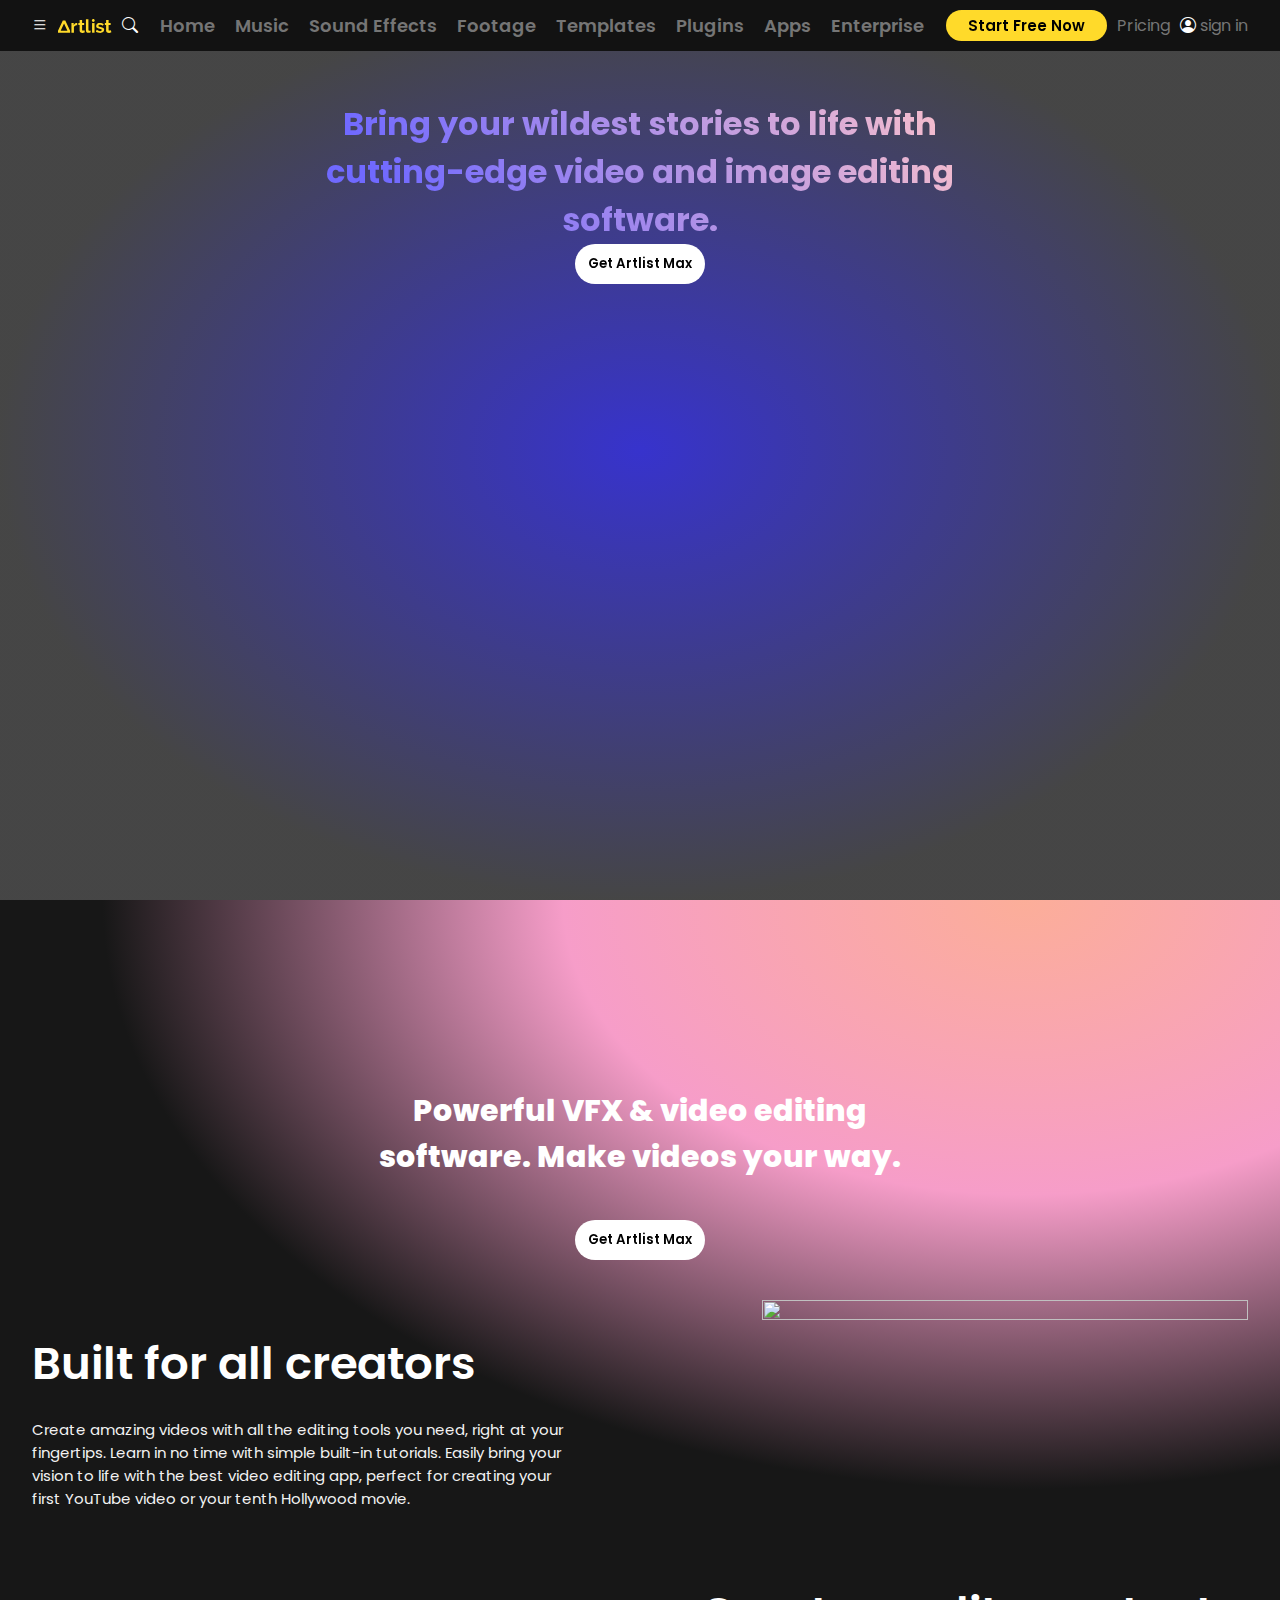
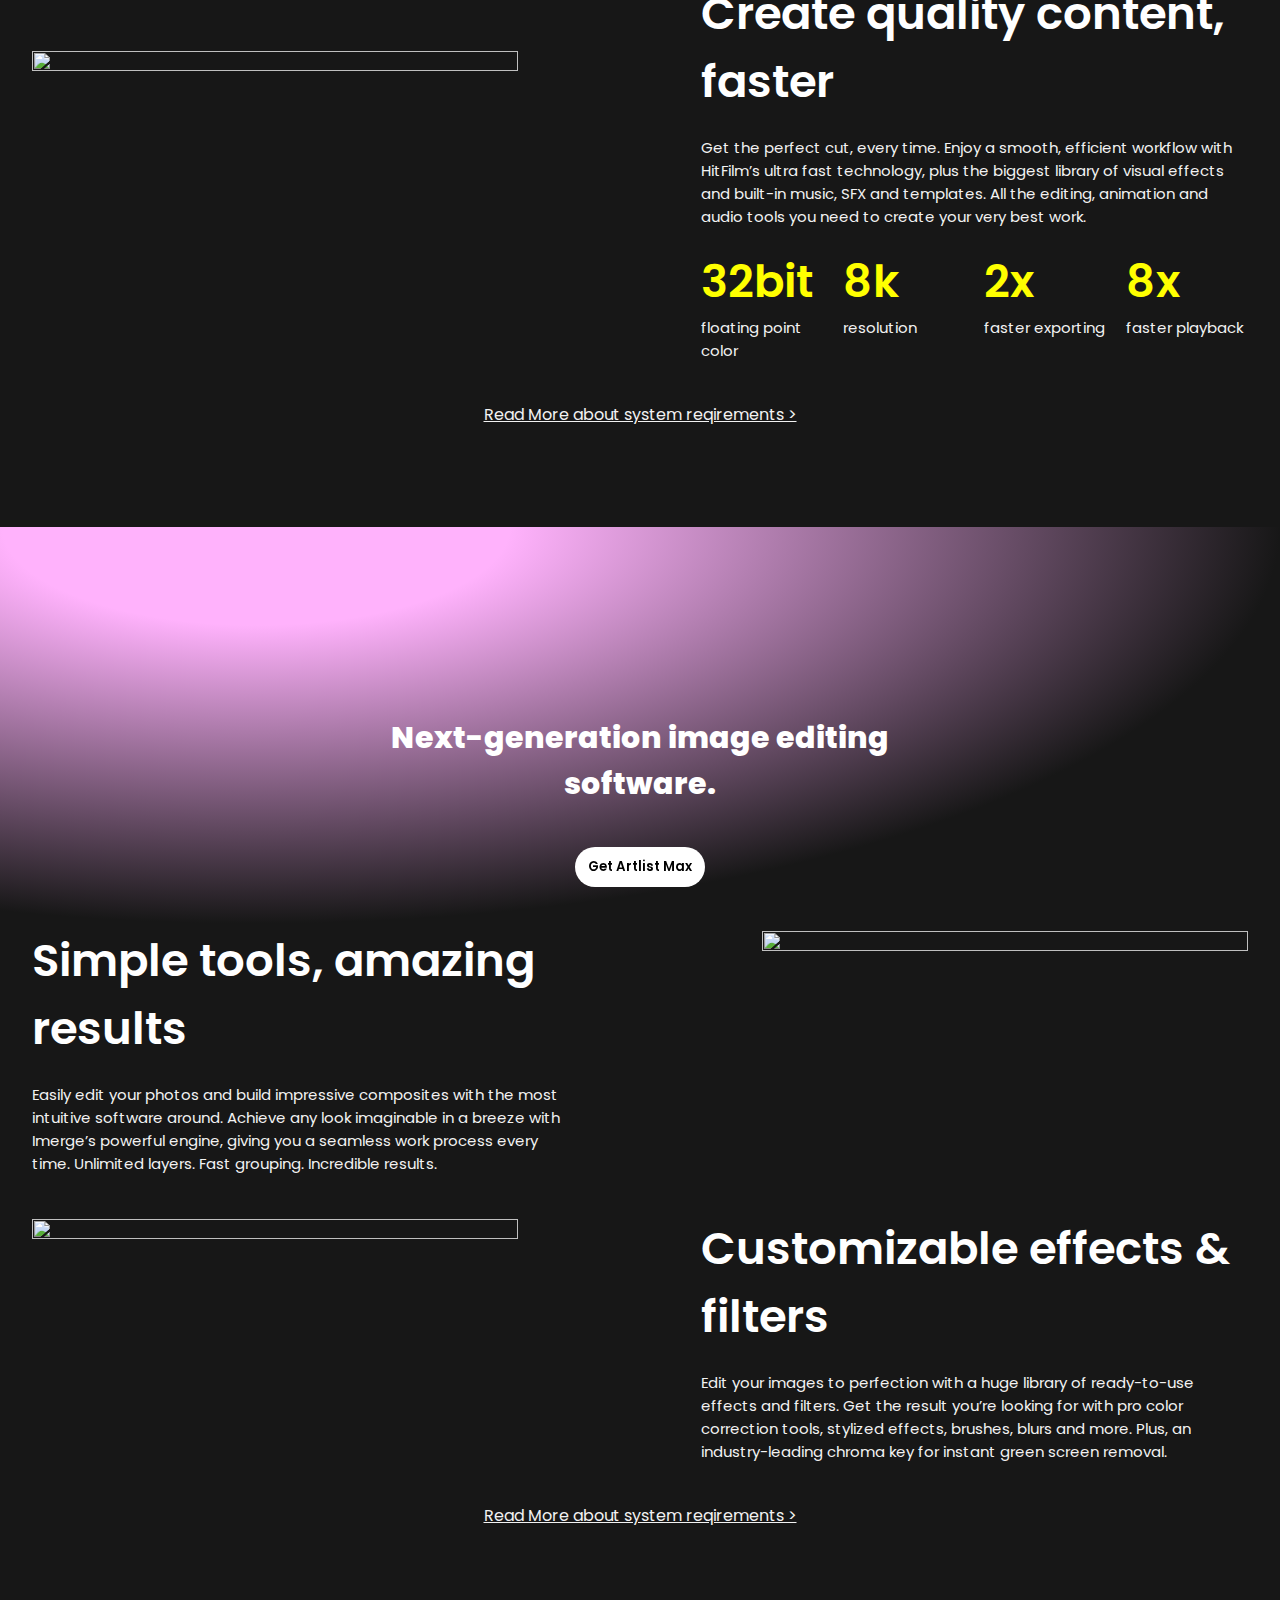
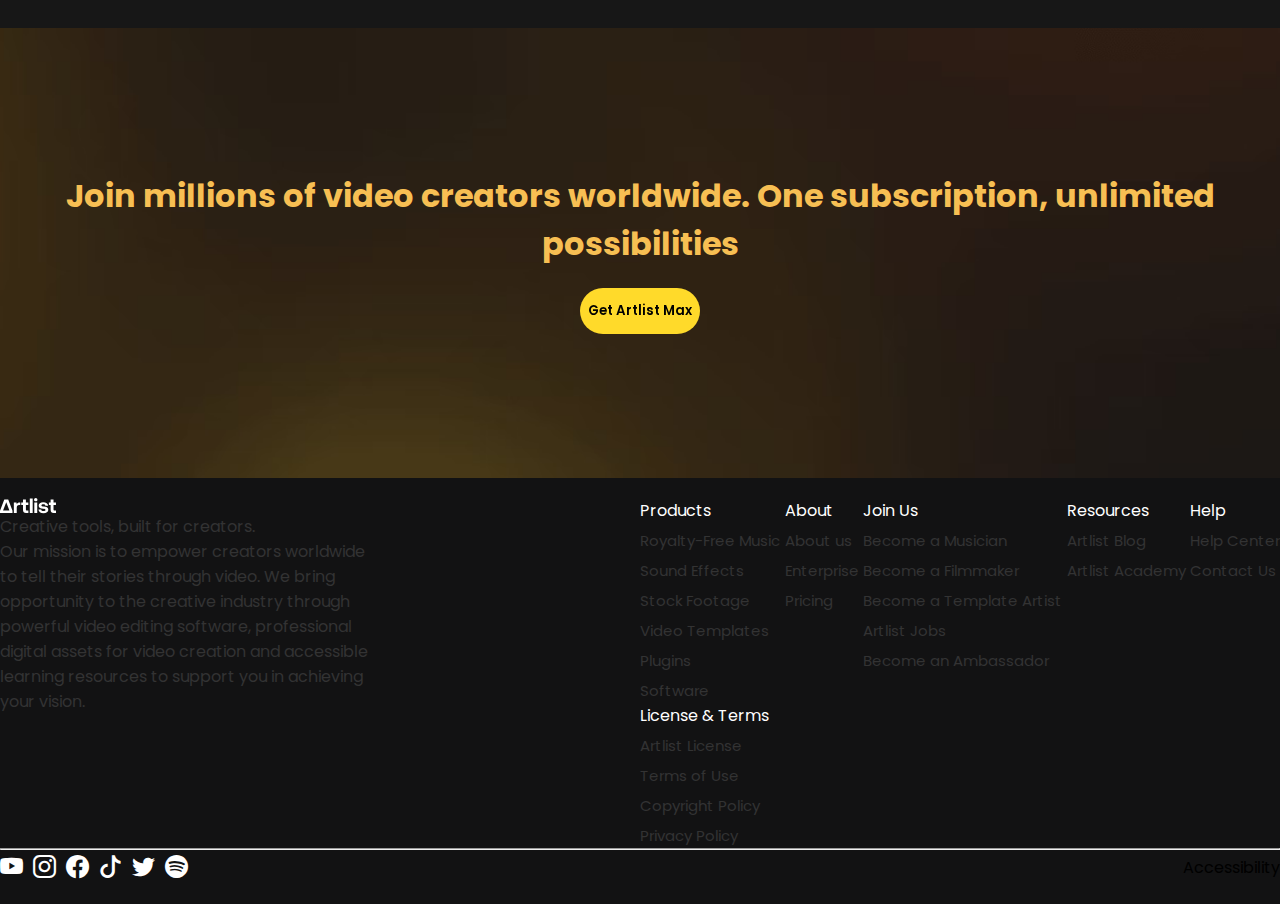
==== apps.html @ 356f8c65 "navmenu" ====
<!DOCTYPE html>
<html lang="en">

<head>
    <meta charset="UTF-8">
    <meta name="viewport" content="width=device-width, initial-scale=1.0">
    <link href="https://cdn.jsdelivr.net/npm/bootstrap@5.3.2/dist/css/bootstrap.min.css" rel="stylesheet"
        integrity="sha384-T3c6CoIi6uLrA9TneNEoa7RxnatzjcDSCmG1MXxSR1GAsXEV/Dwwykc2MPK8M2HN" crossorigin="anonymous">
    <link rel="stylesheet" href="https://cdn.jsdelivr.net/npm/bootstrap-icons@1.11.3/font/bootstrap-icons.min.css">
    <link rel="stylesheet" href="./assets/css/style.css">
    <link rel="shortcut icon" href="./assets/image/artlist.icon.png" type="image/x-icon">
    <title>apps</title>
</head>

<body>
    <nav>
        <div class="left">
            <i class="bi bi-list"></i>
            <img src="./assets/image/artlist.logo.svg" alt="">
            <i class="bi bi-search"></i>
        </div>
        <ul class="center">
            <li><a href="./index.html">Home</a></li>
            <li><a href="./music.html">Music</a></li>
            <li><a href="">Sound Effects</a></li>
            <li><a href="">Footage</a></li>
            <li><a href="">Templates</a></li>
            <li><a href="./plugins.html">Plugins</a></li>
            <li><a href="./apps.html">Apps</a></li>
            <li><a href="">Enterprise</a></li>
        </ul>
        <div class="right">
            <button>Start Free Now</button>
            <a href="#">Pricing</a>
            <a href=""> <i class="bi bi-person-circle"></i> sign in</a>
        </div>
        <i class="bi bi-list list2"></i>
    </nav>
    <div class="nav2">
        <i class="bi bi-x list2-icon"></i>
        <div class="button">
            <button>Start Free Now</button>
            <button>Pricing</button>
        </div>
        <ul class="center">
            <li><a href="./index.html">Home</a></li>
            <hr>
            <li><a href="./music.html">Music</a></li>
            <hr>
            <li><a href="">Sound Effects</a></li>
            <hr>
            <li><a href="">Footage</a></li>
            <hr>
            <li><a href="">Templates</a></li>
            <hr>
            <li><a href="./plugins.html">Plugins</a></li>
            <hr>
            <li><a href="./apps.html">Apps</a></li>
            <hr>
            <li><a href="">Enterprise</a></li>
        </ul>
    </div>
<section class="app">
  <div class="container">
    <div class="app1">
        <div class="text"><h1>Bring your wildest stories to life with cutting-edge video and image editing software.</h1>
        <button>Get Artlist Max</button></div>
        <div class="image">
       <img src="./assets/image/software-hero.avif" alt="">
        </div>
    </div>
  </div>
</section>

<section class="app2">
    <div class="container">
        <div class="app21">
<div class="top">
    <h1><img src="./assets/image/hit-film-logo.svg" alt=""></h1>
    <p>Powerful VFX & video editing software.
        Make videos your way.</p>
        <button>Get Artlist Max</button>
</div>
<div class="cart">
    <div class="text">
        <span>Built for all creators</span>
        <p>Create amazing videos with all the editing tools you need, right at your fingertips. Learn in no time with simple built-in tutorials. Easily bring your vision to life with the best video editing app, perfect for creating your first YouTube video or your tenth Hollywood movie.</p>
    </div>
    <div class="image">
        <img src="./assets/image/hitfilm_hero_1.avif" alt="">
    </div>
</div>
<div class="cart cart2">
    <div class="image">
        <img src="./assets/image/hitfilm_hero_2.avif" alt="">
    </div>
    <div class="text">
        <span>Create quality content, faster</span>
        <p>Get the perfect cut, every time. Enjoy a smooth, efficient workflow with HitFilm’s ultra fast technology, plus the biggest library of visual effects and built-in music, SFX and templates. All the editing, animation and audio tools you need to create your very best work.</p>
        <div class="date">
            <div class="bit">
                <span>32bit</span>
                <p>floating point color</p>
            </div>
            <div class="bit">
                <span>8k</span>
                <p>resolution</p>
            </div>
            <div class="bit">
                <span>2x</span>
                <p>faster exporting</p>
            </div>
            <div class="bit">
                <span>8x</span>
                <p>faster playback</p>
            </div>
        </div>
    </div>
</div>
<a class="read" href="#">Read More about system reqirements ></a>
        </div>
    </div>
</section>
<section class="app3">
    <div class="container">
        <div class="app31">
            <div class="top">
                <h1><img src="./assets/image/imerge-logo.svg" alt=""></h1>
                <p>Next-generation image editing software.</p>
                    <button>Get Artlist Max</button>
            </div>
            <div class="cart">
                <div class="text">
                    <span>Simple tools, amazing results</span>
                    <p>Easily edit your photos and build impressive composites with the most intuitive software around. Achieve any look imaginable in a breeze with Imerge’s powerful engine, giving you a seamless work process every time. Unlimited layers. Fast grouping. Incredible results.</p>
                </div>
                <div class="image">
                    <img src="./assets/image/imerge_hero_device.avif" alt="">
                </div>
            </div>
            <div class="cart cart2">
                <div class="image">
                    <img src="./assets/image/hitfilm_hero_2.avif" alt="">
                </div>
                <div class="text">
                    <span>Customizable effects & filters</span>
                    <p>Edit your images to perfection with a huge library of ready-to-use effects and filters. Get the result you’re looking for with pro color correction tools, stylized effects, brushes, blurs and more. Plus, an industry-leading chroma key for instant green screen removal.</p>
                  
                </div>
            </div>
            <a class="read" href="#">Read More about system reqirements ></a>
        </div>
    </div>
</section>
    <section class="section5">
        <div class="container section51">
    <div class="text"><h1>Join millions of video creators worldwide. One subscription, unlimited possibilities</h1>
        <button>Get Artlist Max</button></div>
      
    </div>
    </section>
<footer>
    <div class="top">
        <div class="left">
            <svg width="15%" height="15%" style="color: #fff;" viewBox="0 0 47 13" fill="currentColor" xmlns="http://www.w3.org/2000/svg"><path d="M30.5454 1.36828C30.5454 2.12396 29.9328 2.73655 29.1771 2.73655C28.4214 2.73655 27.8088 2.12396 27.8088 1.36828C27.8088 0.612598 28.4214 0 29.1771 0C29.9328 0 30.5454 0.612598 30.5454 1.36828ZM26.6818 12.2524H24.3134V0.508286H26.6818V12.2524ZM23.1691 12.2524V10.1788H21.9933C21.3718 10.1788 21.1366 9.90785 21.1366 9.40022V5.62534H23.1187V3.62885H21.1366V1.21293H18.7682L18.7705 3.62885L17.3444 3.63266L17.3404 5.62534H18.7682V9.7861C18.7682 11.4303 19.5913 12.2524 21.2374 12.2524H23.1691ZM16.1379 3.62885C14.7941 3.62885 14.1222 4.14895 13.6519 4.9207L13.4323 3.63266H11.2835V12.2567H13.6539V8.02656C13.6539 6.71794 14.1894 5.6658 15.6003 5.6658H16.5543V3.63266L16.1379 3.62885ZM27.995 12.2524H30.3802V3.72521H27.995V12.2524ZM35.5116 12.353C33.1096 12.353 31.4802 11.2289 31.3795 9.38345H33.6303C33.7143 10.1384 34.3694 10.6585 35.5284 10.6585C36.5194 10.6585 37.1241 10.3397 37.1241 9.73577C37.1241 9.05717 36.5789 8.98541 35.2934 8.8162L35.142 8.79624C33.1264 8.56136 31.5642 8.10838 31.5642 6.32999C31.5642 4.61871 33.0592 3.49463 35.2764 3.51141C37.5944 3.51141 39.1902 4.53482 39.3077 6.29643H37.0401C36.9729 5.60857 36.3178 5.18914 35.3604 5.18914C34.4365 5.18914 33.8319 5.52468 33.8319 6.07833C33.8319 6.71115 34.5232 6.79471 35.6931 6.93611L35.8139 6.95075C37.796 7.15207 39.4421 7.60506 39.4421 9.55122C39.4421 11.2625 37.8296 12.353 35.5116 12.353ZM45.7217 12.2524V10.1788H44.5459C43.9244 10.1788 43.6892 9.90785 43.6892 9.40023V5.62535H45.6713V3.62886H43.6892V1.21294H41.3208L41.3231 3.62886L39.897 3.63267L39.893 5.62535H41.3208V9.78611C41.3208 11.4303 42.1439 12.2524 43.79 12.2524H45.7217ZM5.02751 12.247H2.14772H0V10.3357L3.49117 1.22374H6.70832L10.1946 10.3335V12.247H7.94583H7.10308H5.02751ZM7.67152 10.1609L5.09734 3.50719L2.48466 10.1609H7.67152Z"></path></svg>
      <p>Creative tools, built for creators.</p>
      <p>Our mission is to empower creators worldwide to tell their stories through video. We bring opportunity to the creative industry through powerful video editing software, professional digital assets for video creation and accessible learning resources to support you in achieving your vision.</p>
        </div>
        <div class="right">
           <ul class="prod">
            <p class="par">+</p>
            <span>Products</span>
<li><a href="">Royalty-Free Music</a></li>
<li><a href="">Sound Effects</a></li>
<li><a href="">Stock Footage</a></li>
<li><a href="">Video Templates</a></li>
<li><a href="">Plugins</a></li>
<li><a href="">Software</a></li>
           </ul>
           <ul class="prod">
            <p class="par">+</p>
            <span>About</span>
<li><a href="">About us</a></li>
<li><a href="">Enterprise</a></li>
<li><a href="">Pricing</a></li>
           </ul>
           <ul class="prod">    <p class="par">+</p>
            <span>Join Us</span>
<li><a href="">Become a Musician</a></li>
<li><a href="">Become a Filmmaker</a></li>
<li><a href="">Become a Template Artist</a></li>
<li><a href="">Artlist Jobs</a></li>
<li><a href="">Become an Ambassador</a></li>
           </ul>
           <ul class="prod">
            <p class="par">+</p>
            <span>Resources</span>
<li><a href="">Artlist Blog</a></li>
<li><a href="">Artlist Academy</a></li>
           </ul>
           <ul class="prod">
            <p class="par">+</p>
            <span>Help</span>
<li><a href="">Help Center</a></li>
<li><a href="">Contact Us</a></li>
           </ul>
           <ul class="prod">
            <p class="par">+</p>
            <span>License & Terms</span>
<li><a href="">Artlist License</a></li>
<li><a href="">Terms of Use</a></li>
<li><a href="">Copyright Policy</a></li>
<li><a href="">Privacy Policy</a></li>

           </ul>
        </div>
    </div>
    <hr style="color: #fff;">
    <div class="bottom">
        <ul class="icon">
<li><a href="#"><i class="bi bi-youtube"></i></a></li>
<li><a href="#"><i class="bi bi-instagram"></i></a></li>
<li><a href="#"><i class="bi bi-facebook"></i></a></li>
<li><a href="#"><i class="bi bi-tiktok"></i></a></li>
<li><a href="#"><i class="bi bi-twitter"></i></a></li> 
<li><a href="#"><i class="bi bi-spotify"></i></a></li> 
</ul>
<span>Accessibility</span>
    </div>
</footer>

    <script src="https://cdn.jsdelivr.net/npm/bootstrap@5.3.2/dist/js/bootstrap.bundle.min.js"
        integrity="sha384-C6RzsynM9kWDrMNeT87bh95OGNyZPhcTNXj1NW7RuBCsyN/o0jlpcV8Qyq46cDfL"
        crossorigin="anonymous"></script>
    <script src="https://cdn.jsdelivr.net/npm/axios/dist/axios.min.js"></script>
    <script src="./assets/script/script.js"></script>
</body>

</html>
---- assets/css/style.css ----
@import url("https://fonts.googleapis.com/css2?family=Poppins:wght@100;200;300;400;500;600;700;800;900&display=swap");
* {
  margin: 0;
  padding: 0;
  box-sizing: border-box;
  font-family: poppins, sans-serif;
}

.container {
  max-width: 1300px;
  width: 100%;
  margin: 0 auto;
  padding: 0 32px;
}

a {
  text-decoration: none;
  cursor: pointer;
}

li {
  list-style: none;
  cursor: pointer;
}

span {
  cursor: pointer;
}

button, input {
  outline: none;
  border: none;
  cursor: pointer;
}

img, i {
  cursor: pointer;
}

nav {
  width: 100%;
  display: flex;
  align-items: center;
  justify-content: space-between;
  align-items: center;
  position: fixed;
  z-index: 12345;
  padding: 10px 32px;
  background-color: #121212;
}
nav i {
  color: #fff;
}
nav .left {
  display: flex;
  align-items: center;
  justify-content: center;
  gap: 10px;
}
nav .left .bi-search {
  font-size: 16px;
}
nav .center {
  display: flex;
  align-items: center;
  justify-content: center;
  gap: 20px;
}
nav .center li a {
  color: #757575;
  font-size: 18px;
  font-weight: 600;
}
nav .list2 {
  display: none;
  font-size: 20px;
}
nav .right {
  display: flex;
  align-items: center;
  justify-content: center;
  gap: 10px;
}
nav .right a {
  color: #757575;
}
nav .right button {
  padding: 4px 22px;
  font-weight: 600;
  border-radius: 20px;
  background-color: #ffda2a;
  transition: all 0.5s ease;
  filter: brightness(100%);
  font-size: 15px;
}
nav .right button:hover {
  filter: brightness(50%);
}

@media screen and (max-width: 991px) {
  nav .center {
    display: none;
  }
  nav button {
    display: none;
  }
  nav .right {
    display: none;
  }
  nav .bi-list {
    display: none;
  }
  nav .list2 {
    display: block;
  }
}
.nav2 {
  position: fixed;
  min-height: 100vh;
  background-color: #121213;
  width: 100%;
  z-index: 10000000000000000000000;
  transform: translateX(100%);
  transition: all 0.2s ease-in;
  flex-direction: column;
  padding: 60px 0;
  gap: 30px;
}
.nav2 .bi-x {
  position: absolute;
  font-size: 30px;
  color: #fff;
  top: 20px;
  right: 20px;
  cursor: pointer;
}
.nav2 .button {
  display: flex;
  justify-content: center;
  width: 100%;
  gap: 20px;
}
.nav2 .button button {
  width: 130px;
  padding: 10px;
  font-weight: 600;
  border-radius: 20px;
  font-size: 15px;
}
.nav2 .button button:nth-child(1) {
  background-color: #ffda2a;
  transition: all 0.5s ease;
}
.nav2 .button button:nth-child(1):hover {
  filter: brightness(50%);
}
.nav2 .button button:nth-child(2) {
  color: #fff;
  border: 1px solid #fff;
  background-color: transparent;
  transition: all 0.5s ease;
}
.nav2 .button button:nth-child(2):hover {
  background-color: #fff;
  color: #000;
}
.nav2 ul li {
  width: 100%;
}
.nav2 ul li a {
  color: #fff;
  font-size: 25px;
}

.menu-open {
  transform: translateX(0);
}

.section1 {
  width: 100%;
  min-height: 100vh;
  background-image: url(../image/bg-landscape.png);
  background-size: cover;
  background-repeat: no-repeat;
  background-position: center;
  padding-top: 100px;
}
.section1 .section11 {
  width: 100%;
  display: flex;
  align-items: center;
  justify-content: center;
  flex-direction: column;
  gap: 260px;
  position: relative;
}
.section1 .section11 .imag1 {
  top: 50px;
  left: 50px;
}
.section1 .section11 .imag1:hover {
  transform: translate(-10px, -10px);
}
.section1 .section11 .imag2 {
  bottom: 50px;
  left: 5px;
}
.section1 .section11 .imag2:hover {
  transform: translate(-10px, 10px);
}
.section1 .section11 .imag3 {
  top: 50px;
  right: 50px;
}
.section1 .section11 .imag3:hover {
  transform: translate(10px, -10px);
}
.section1 .section11 .imag4 {
  bottom: 50px;
  right: 50px;
}
.section1 .section11 .imag4:hover {
  transform: translate(10px, 10px);
}
.section1 .section11 .imag {
  width: 15%;
  position: absolute;
  transition: all 0.5s ease;
}
.section1 .section11 .imag img {
  width: 100%;
  height: 100%;
  object-fit: cover;
}
.section1 .section11 .hidden {
  display: flex;
  align-items: center;
  justify-content: center;
  flex-direction: column;
}
.section1 .section11 .center {
  display: flex;
  align-items: center;
  justify-content: center;
  gap: 20px;
  flex-wrap: wrap;
  opacity: 0;
  border-bottom: 1px solid white;
  padding: 8px 0;
}
.section1 .section11 .center li a {
  font-size: 18px;
  font-weight: 600;
}
.section1 .section11 .foot {
  display: flex;
  align-items: center;
  justify-content: center;
  width: 100%;
  color: #fff;
  gap: 30px;
  font-size: 16px;
  flex-wrap: wrap;
}
.section1 .section11 .foot span {
  display: flex;
  align-items: center;
  justify-content: center;
  font-weight: 600;
}
.section1 .section11 .foot span i {
  font-size: 30px;
  color: #ffda2a;
}
.section1 .section11 .text {
  width: 60%;
  display: flex;
  align-items: center;
  justify-content: center;
  flex-direction: column;
  gap: 20px;
  text-align: center;
}
.section1 .section11 .text h1 {
  font-size: 57px;
  color: #F7BF53;
}
.section1 .section11 .text p {
  color: #fff;
}
.section1 .section11 .text button {
  padding: 14px 49px;
  font-weight: 600;
  border-radius: 50px;
  background-color: #ffda2a;
  transition: all 0.5s ease;
  filter: brightness(100%);
}
.section1 .section11 .text button:hover {
  filter: brightness(50%);
}

@media screen and (max-width: 991px) {
  .section1 {
    min-height: 100vh;
  }
  .section1 .section11 {
    gap: 100pX;
  }
  .section1 .section11 .imag {
    display: none;
  }
  .section1 .section11 .center {
    opacity: 1;
  }
  .section1 .section11 .center a {
    padding: 6px;
    color: #fff;
    border-radius: 25px;
    font-size: 16px;
    border: 1px solid #fff;
    background-color: rgba(255, 255, 255, 0.3);
    transition: all 0.5s ease;
  }
  .section1 .section11 .center a:hover {
    background-color: rgb(15, 45, 74);
    color: #fff;
    border: 1px solid rgb(15, 45, 74);
  }
  .section1 .section11 .text {
    width: 100%;
    gap: 15px;
  }
  .section1 .section11 .text h1 {
    font-size: 30px;
  }
  .section1 .section11 .text p {
    font-size: 15px;
  }
  .section1 .section11 .text button {
    padding: 5px 4px;
  }
}
@media screen and (max-width: 671px) {
  .section1 .section11 .foot {
    display: flex;
    align-items: flex-start;
    justify-content: flex-start;
  }
}
.section2 {
  width: 100%;
  background-image: linear-gradient(202.89deg, #080827 -19.1%, #1b0620 91.1%);
  padding-block: 70px;
}
.section2 .section21 {
  display: flex;
  align-items: center;
  justify-content: center;
  width: 100%;
  flex-direction: column;
  gap: 40px;
}
.section2 .section21 .top {
  width: 100%;
  text-align: center;
  color: #fff;
  display: flex;
  align-items: center;
  justify-content: center;
}
.section2 .section21 .bottom {
  width: 100%;
  display: flex;
  align-items: center;
  justify-content: center;
  gap: 50px;
  flex-wrap: wrap;
}
.section2 .section21 .center {
  display: grid;
  grid-template-columns: repeat(3, 1fr);
  width: 100%;
  padding: 0 32px;
}
.section2 .section21 .center .cart {
  display: flex;
  align-items: flex-start;
  justify-content: flex-start;
  flex-direction: column;
  gap: 10px;
}
.section2 .section21 .center .cart span {
  color: #fff;
  font-size: 20px;
  display: flex;
  align-items: flex-start;
  justify-content: flex-start;
  position: relative;
}
.section2 .section21 .center .cart span h5 {
  position: absolute;
  left: 110px;
  top: 10px;
  width: 100%;
  display: flex;
  align-items: center;
  justify-content: center;
  border-radius: 30px;
  font-size: 10px;
  color: #000;
  background-image: linear-gradient(252.31deg, #ffeeb0 23.28%, #f7bf53 81.61%);
}
.section2 .section21 .center .cart p {
  color: rgb(178, 178, 178);
  width: 100%;
  font-size: 15px;
}
.section2 .section21 .center .cart a {
  padding: 8px 8px;
  color: #fff;
  border-radius: 25px;
  font-size: 20px;
  border: 1px solid #fff;
  background-color: transparent;
  transition: all 0.5s ease;
}
.section2 .section21 .center .cart a:hover {
  background-color: #fff;
  color: #000;
}

@media screen and (max-width: 991px) {
  .section2 .section21 .center {
    grid-template-columns: repeat(1, 1fr);
  }
  .section2 .section21 .center .cart {
    display: flex;
    align-items: center;
    justify-content: center;
    text-align: center;
  }
  .section2 .section21 .center .cart p {
    text-align: center;
  }
}
.section3 {
  background-color: #121213;
  width: 100%;
  min-height: 100vh;
  padding: 70px 0;
}
.section3 .section31 {
  display: flex;
  align-items: center;
  justify-content: center;
  flex-direction: column;
  gap: 40px;
}
.section3 .section31 .comment {
  display: flex;
  align-items: center;
  justify-content: space-between;
  width: 100%;
}
.section3 .section31 .comment .com {
  display: flex;
  align-items: flex-start;
  justify-content: flex-start;
  flex-direction: column;
  gap: 20px;
}
.section3 .section31 .comment .com span {
  color: #fff;
  color: rgb(210, 210, 210);
}
.section3 .section31 .comment .com .you {
  display: flex;
  align-items: flex-start;
  justify-content: flex-start;
  flex-direction: column;
  gap: 10px;
  color: #fff;
}
.section3 .section31 .comment .com .you h1 {
  font-size: 25px;
}
.section3 .section31 .comment .com .you p {
  font-size: 15px;
  color: rgb(210, 210, 210);
}
.section3 .section31 .comment .com .image {
  width: 30%;
  min-width: 100px;
  min-height: 100px;
}
.section3 .section31 .comment .com .image img {
  width: 100%;
  height: 100%;
  object-fit: cover;
}
.section3 .section31 .video {
  display: flex;
  align-items: center;
  justify-content: center;
  flex-direction: column;
}
.section3 .section31 .video video {
  width: 100%;
  border-radius: 30px;
}
.section3 .section31 .video .tx h1 {
  color: #fff;
}
.section3 .section31 .top {
  display: flex;
  align-items: center;
  justify-content: space-between;
  flex-wrap: wrap;
}
.section3 .section31 .top .text {
  display: flex;
  align-items: flex-start;
  justify-content: flex-start;
  flex-direction: column;
  width: 40%;
  gap: 20px;
}
.section3 .section31 .top .text a {
  padding: 8px 8px;
  color: #fff;
  border-radius: 25px;
  font-size: 20px;
  border: 1px solid #fff;
  background-color: transparent;
  transition: all 0.5s ease;
}
.section3 .section31 .top .text a:hover {
  background-color: #fff;
  color: #000;
}
.section3 .section31 .top .text span {
  color: #fff;
  font-size: 35px;
}
.section3 .section31 .top .text p {
  color: rgb(242, 242, 242);
  font-size: 15px;
}
.section3 .section31 .top .image {
  width: 40%;
  min-width: 240px;
  min-height: 240px;
}
.section3 .section31 .top .image img {
  width: 100%;
  height: 100%;
  object-fit: cover;
}
.section3 .section31 .top .image3 {
  width: 30%;
}
.section3 .section31 .top .image3 img {
  width: 100%;
  height: 100%;
  object-fit: cover;
}

@media screen and (max-width: 991px) {
  .section3 .section31 .comment {
    display: none;
  }
  .section3 .section31 .top {
    flex-direction: column;
  }
  .section3 .section31 .top .text {
    display: flex;
    align-items: center;
    justify-content: center;
    text-align: center;
    width: 100%;
  }
  .section3 .section31 .top .text span {
    font-size: 25px;
  }
  .section3 .section31 .top2 {
    flex-direction: column-reverse;
  }
}
.section4 {
  width: 100%;
  min-height: 100vh;
  background-image: linear-gradient(202.89deg, #080827 -19.1%, #1b0620 91.1%);
  padding-top: 100px;
  padding-bottom: 10px;
}
.section4 .section41 {
  display: flex;
  align-items: center;
  justify-content: center;
  width: 100%;
  flex-direction: column;
  gap: 20px;
}
.section4 .section41 .top {
  width: 100%;
  display: flex;
  align-items: center;
  justify-content: center;
  flex-direction: column;
  color: #fff;
  gap: 20px;
}
.section4 .section41 .top .cent {
  width: 70%;
  display: flex;
  align-items: center;
  justify-content: space-between;
}
.section4 .section41 .top .cent li a {
  padding: 6px;
  color: #fff;
  border-radius: 25px;
  font-size: 16px;
  border: 1px solid #fff;
  background-color: rgba(255, 255, 255, 0.3);
  transition: all 0.5s ease;
}
.section4 .section41 .top .cent li a:hover {
  background-color: rgb(15, 45, 74);
  color: #fff;
  border: 1px solid rgb(15, 45, 74);
}
.section4 .section41 .bottom {
  width: 100%;
}
.section4 .section41 .bottom img {
  width: 100%;
  min-height: 100vh;
  object-fit: cover;
}

@media screen and (max-width: 991px) {
  .section4 {
    padding-top: 20px;
    padding-bottom: 20px;
  }
  .section4 .section41 .top {
    display: none;
  }
}
.section5 {
  width: 100%;
  min-height: 50vh;
  background-size: cover;
  background-position: center;
  background-repeat: no-repeat;
  display: flex;
  align-items: center;
  justify-content: center;
  width: 100%;
  background-image: url(../image/guestHomePageFooterSectionBackground.avif);
}
.section5 .section51 {
  width: 100%;
  display: flex;
  align-items: center;
  justify-content: center;
}
.section5 .section51 .text {
  display: flex;
  align-items: center;
  justify-content: center;
  width: 100%;
  flex-direction: column;
  text-align: center;
  color: #F7BF53;
  gap: 20px;
}
.section5 .section51 .text button {
  padding: 13px 8px;
  font-weight: 600;
  border-radius: 25px;
  background-color: #ffda2a;
  transition: all 0.5s ease;
  filter: brightness(100%);
}
.section5 .section51 .text button:hover {
  filter: brightness(50%);
}

.section6 {
  width: 100%;
  background-color: #000;
  padding-block: 40px;
}
.section6 .section61 {
  display: flex;
  align-items: center;
  justify-content: center;
  width: 100%;
  flex-direction: column;
  gap: 20px;
}
.section6 .section61 h1 {
  color: #fff;
}
.section6 .section61 .text {
  display: flex;
  align-items: center;
  justify-content: center;
  width: 80%;
  flex-direction: column;
  gap: 20px;
}
.section6 .section61 .text .text2 {
  width: 60%;
  color: #fff;
  position: relative;
}
.section6 .section61 .text .text2 h1 {
  background: rgba(255, 255, 255, 0.2);
  padding: 10px;
  font-size: 20px;
  border-radius: 10px;
}
.section6 .section61 .text .text2 span {
  position: absolute;
  top: 10px;
  right: 10px;
  color: #fff;
}
.section6 .section61 .text .text2 p {
  height: 0px;
  overflow: hidden;
  transition: all 0.5s ease;
  display: none;
}
.section6 .sp {
  color: white;
  font-size: 20px;
}
.section6 .sp a {
  color: #ffda2a;
  border-bottom: #ffda2a 1px solid;
}

.none {
  display: none;
}

@media screen and (max-width: 776px) {
  .section6 .section61 .text {
    width: 100%;
  }
  .section6 .section61 .text .text2 {
    width: 100%;
  }
}
footer {
  background-color: #121213;
  width: 100%;
  flex-direction: column;
  padding: 20px 0;
  gap: 20px;
}
footer .bottom {
  width: 100%;
  display: flex;
  align-items: center;
  justify-content: space-between;
  flex-wrap: wrap;
}
footer .bottom span {
  transition: all 0.5s ease;
}
footer .bottom span:hover {
  color: #fff;
}
footer .bottom ul {
  display: flex;
  align-items: center;
  justify-content: center;
  justify-content: flex-start;
  align-items: flex-start;
  gap: 10px;
}
footer .bottom ul li a i {
  color: #fff;
  font-size: 23px;
}
footer .top {
  width: 100%;
  display: flex;
  align-items: center;
  justify-content: space-between;
  align-items: flex-start;
  flex-wrap: wrap;
}
footer .top .left {
  display: flex;
  align-items: flex-start;
  justify-content: flex-start;
  flex-direction: column;
  width: 30%;
  min-width: 300px;
}
footer .top .left p {
  color: rgb(51, 51, 51);
}
footer .top .left img {
  color: rgb(178, 178, 178);
}
footer .top .right {
  display: flex;
  align-items: center;
  justify-content: space-between;
  align-items: flex-start;
  flex-wrap: wrap;
  width: 50%;
}
footer .top .right span {
  color: #fff;
}
footer .top .right ul {
  display: flex;
  flex-direction: column;
  gap: 5px;
}
footer .top .right ul p {
  display: none;
}
footer .top .right ul li a {
  color: rgb(51, 51, 51);
  font-size: 15px;
  transition: all 0.5s ease;
}
footer .top .right ul li a:hover {
  color: #fff;
}

@media screen and (max-width: 991px) {
  footer .top {
    flex-direction: column;
  }
}
@media screen and (max-width: 771px) {
  footer .top {
    flex-direction: column;
  }
  footer .top .right {
    flex-direction: column;
  }
  footer .top .right ul {
    position: relative;
  }
  footer .top .right ul span {
    min-width: 250px;
    border-bottom: 1px solid #fff;
  }
  footer .top .right ul li {
    display: none;
    height: 0px;
  }
  footer .top .right ul p {
    display: block;
    position: absolute;
    color: #fff;
    top: -10px;
    right: -60px;
  }
}
.plugin {
  background-image: url(../image/power-up-bg.png);
  width: 100%;
  min-height: 100vh;
  background-size: cover;
  background-position: center;
  background-repeat: no-repeat;
  padding: 100px 0;
  background-color: #121213;
}
.plugin .plugin1 {
  display: flex;
  align-items: center;
  justify-content: center;
  flex-direction: column;
  width: 100%;
  gap: 50px;
}
.plugin .plugin1 .text {
  width: 60%;
  display: flex;
  align-items: center;
  justify-content: center;
  flex-direction: column;
  text-align: center;
}
.plugin .plugin1 .text h1 {
  background-image: linear-gradient(54.08deg, rgb(112, 105, 255) 18.46%, rgb(253, 194, 202) 95.34%);
  background-clip: text;
  -webkit-text-fill-color: transparent;
  -webkit-box-decoration-break: clone;
}
.plugin .plugin1 .text button {
  width: 130px;
  height: 40px;
  font-weight: 600;
  border-radius: 50px;
  background-color: #fff;
  transition: all 0.5s ease;
  filter: brightness(100%);
}
.plugin .plugin1 .text button:hover {
  filter: brightness(50%);
}
.plugin .plugin1 .video {
  width: 100%;
}
.plugin .plugin1 .video video {
  width: 100%;
  border-radius: 30px;
}

.plugin3 {
  background-color: #121213;
  padding-block: 100px;
  width: 100%;
}
.plugin3 .plugin31 {
  display: flex;
  align-items: center;
  justify-content: space-between;
  width: 100%;
}
.plugin3 .plugin31 .text {
  width: 40%;
  color: #fff;
  display: flex;
  align-items: flex-start;
  justify-content: flex-start;
  flex-direction: column;
  gap: 10px;
}
.plugin3 .plugin31 .text span {
  font-size: 40px;
}
.plugin3 .plugin31 .text p {
  font-size: 20px;
}
.plugin3 .plugin31 .video2 {
  width: 50%;
}
.plugin3 .plugin31 .video2 video {
  width: 100%;
  border-radius: 10px;
}

@media screen and (max-width: 776px) {
  .plugin3 .plugin31 {
    flex-direction: column;
  }
  .plugin3 .plugin31 .text {
    width: 100%;
  }
  .plugin3 .plugin31 .video2 {
    width: 100%;
  }
}
.plugin4 {
  background-image: url(../image/keying-bg.png);
  width: 100%;
  min-height: 100vh;
  background-size: cover;
  background-position: center;
  background-repeat: no-repeat;
  padding: 100px 0;
}
.plugin4 .plugin41 {
  display: flex;
  align-items: center;
  justify-content: space-between;
  width: 100%;
}
.plugin4 .plugin41 .text {
  width: 40%;
  color: #fff;
  display: flex;
  align-items: flex-start;
  justify-content: flex-start;
  flex-direction: column;
  gap: 10px;
}
.plugin4 .plugin41 .text span {
  font-size: 40px;
}
.plugin4 .plugin41 .text p {
  font-size: 20px;
}
.plugin4 .plugin41 .video2 {
  width: 50%;
}
.plugin4 .plugin41 .video2 video {
  width: 100%;
  border-radius: 10px;
}

@media screen and (max-width: 776px) {
  .plugin4 .plugin41 {
    flex-direction: column;
  }
  .plugin4 .plugin41 .text {
    width: 100%;
    order: 2;
  }
  .plugin4 .plugin41 .video2 {
    width: 100%;
    order: 1;
  }
}
.plugin2 {
  background-image: url(../image/power-up-bg.png);
  width: 100%;
  min-height: 100vh;
  background-size: cover;
  background-position: center;
  background-repeat: no-repeat;
  padding: 100px 0;
}
.plugin2 .plugin21 {
  display: flex;
  align-items: center;
  justify-content: center;
  flex-direction: column;
  gap: 30px;
  width: 100%;
}
.plugin2 .plugin21 .read {
  color: #fff;
  text-decoration: underline;
}
.plugin2 .plugin21 .top {
  display: flex;
  align-items: center;
  justify-content: center;
  text-align: center;
  width: 70%;
  font-weight: 900;
  background-image: linear-gradient(54.08deg, rgb(112, 105, 255) 18.46%, rgb(253, 194, 202) 95.34%);
  background-clip: text;
  -webkit-text-fill-color: transparent;
  -webkit-box-decoration-break: clone;
}
.plugin2 .plugin21 .top h1 {
  font-weight: 700;
}
.plugin2 .plugin21 .comp {
  display: flex;
  align-items: center;
  justify-content: center;
  flex-direction: column;
  width: 70%;
  gap: 30px;
}
.plugin2 .plugin21 .comp span {
  color: #fff;
}
.plugin2 .plugin21 .comp ul {
  width: 80%;
  display: flex;
  flex-wrap: wrap;
  justify-content: center;
  gap: 20px;
  text-align: center;
}
.plugin2 .plugin21 .comp ul li {
  display: flex;
  align-items: center;
  text-align: center;
  gap: 3px;
}
.plugin2 .plugin21 .comp ul li a {
  color: #fff;
}

@media screen and (max-width: 771px) {
  .plugin2 .plugin21 .top {
    width: 100%;
  }
  .plugin2 .plugin21 .comp ul {
    align-items: flex-start;
    justify-content: flex-start;
  }
}
.app {
  width: 100%;
  min-height: 100vh;
  background: radial-gradient(50% 50% at 50% 50%, rgba(5, 0, 192, 0.8) 0%, rgba(23, 23, 23, 0.8) 100%);
  padding: 100px 0;
}
.app .app1 {
  display: flex;
  align-items: center;
  justify-content: center;
  flex-direction: column;
  width: 100%;
  gap: 50px;
}
.app .app1 .text {
  width: 60%;
  display: flex;
  align-items: center;
  justify-content: center;
  flex-direction: column;
  text-align: center;
}
.app .app1 .text h1 {
  background-image: linear-gradient(54.08deg, rgb(112, 105, 255) 18.46%, rgb(253, 194, 202) 95.34%);
  background-clip: text;
  -webkit-text-fill-color: transparent;
  -webkit-box-decoration-break: clone;
}
.app .app1 .text button {
  width: 130px;
  height: 40px;
  font-weight: 600;
  border-radius: 50px;
  background-color: #fff;
  transition: all 0.5s ease;
  filter: brightness(100%);
}
.app .app1 .text button:hover {
  filter: brightness(50%);
}
.app .app1 .image {
  width: 100%;
}
.app .app1 .image img {
  width: 100%;
  border-radius: 30px;
}

.app2 {
  width: 100%;
  min-height: 100vh;
  background: radial-gradient(90% 60% at 80% 0%, rgba(247, 52, 0, 0.4) 0%, rgba(233, 10, 119, 0.4) 40%, rgb(23, 23, 23) 80%);
  background-size: cover;
  background-position: center;
  background-repeat: no-repeat;
  padding: 100px 0;
}
.app2 .app21 {
  display: flex;
  align-items: center;
  justify-content: center;
  width: 100%;
  gap: 40px;
  flex-direction: column;
}
.app2 .app21 .cart {
  display: flex;
  align-items: center;
  justify-content: space-between;
  flex-wrap: wrap;
}
.app2 .app21 .cart .text {
  display: flex;
  align-items: flex-start;
  justify-content: flex-start;
  flex-direction: column;
  width: 50%;
  gap: 20px;
  display: flex;
  align-items: flex-start;
  justify-content: flex-start;
  width: 45%;
}
.app2 .app21 .cart .text .date {
  width: 100%;
  display: grid;
  grid-template-columns: repeat(4, 1fr);
  gap: 20px;
}
.app2 .app21 .cart .text .date .bit {
  display: flex;
  align-items: flex-start;
  justify-content: flex-start;
  flex-direction: column;
}
.app2 .app21 .cart .text .date .bit span {
  color: yellow;
}
.app2 .app21 .cart .text .date .bit p {
  text-align: start;
}
.app2 .app21 .cart .text span {
  color: #fff;
  font-size: 45px;
  font-weight: 600;
}
.app2 .app21 .cart .text p {
  color: rgb(242, 242, 242);
  font-size: 15px;
}
.app2 .app21 .cart .image {
  width: 40%;
  min-width: 240px;
  min-height: 240px;
}
.app2 .app21 .cart .image img {
  width: 100%;
  height: 100%;
  object-fit: cover;
}
.app2 .app21 .top {
  display: flex;
  align-items: center;
  justify-content: center;
  width: 50%;
  gap: 40px;
  flex-direction: column;
}
.app2 .app21 .top button {
  width: 130px;
  height: 40px;
  font-weight: 600;
  border-radius: 50px;
  background-color: #fff;
  transition: all 0.5s ease;
  filter: brightness(100%);
}
.app2 .app21 .top button:hover {
  filter: brightness(50%);
}
.app2 .app21 .top p {
  color: #fff;
  font-weight: 800;
  font-size: 30px;
  text-align: center;
}
.app2 a {
  color: rgb(242, 242, 242);
  text-decoration: underline;
}

@media screen and (max-width: 776px) {
  .app2 .app21 .top p {
    width: 100%;
    text-align: center;
    font-size: 20px;
  }
  .app2 .app21 .cart {
    flex-direction: column;
  }
  .app2 .app21 .cart .text {
    width: 100%;
  }
  .app2 .app21 .cart .text .date {
    display: grid;
    grid-template-columns: repeat(2, 1fr);
  }
  .app2 .app21 .cart .image {
    width: 100%;
  }
  .app2 .app21 .cart2 {
    flex-direction: column;
  }
  .app2 .app21 .cart2 .text {
    width: 100%;
    order: 1;
  }
  .app2 .app21 .cart2 .image {
    width: 100%;
    order: 2;
  }
}
.app3 {
  width: 100%;
  min-height: 100vh;
  background-size: cover;
  background-position: center;
  background-repeat: no-repeat;
  background: radial-gradient(100% 45% at 20% 0%, rgba(255, 0, 245, 0.3) 19.79%, rgb(23, 23, 23) 80%);
  padding: 100px 0;
}
.app3 .app31 {
  display: flex;
  align-items: center;
  justify-content: center;
  width: 100%;
  gap: 40px;
  flex-direction: column;
}
.app3 .app31 .cart {
  display: flex;
  align-items: center;
  justify-content: space-between;
  flex-wrap: wrap;
}
.app3 .app31 .cart .text {
  display: flex;
  align-items: flex-start;
  justify-content: flex-start;
  flex-direction: column;
  width: 50%;
  gap: 20px;
  display: flex;
  align-items: flex-start;
  justify-content: flex-start;
  width: 45%;
}
.app3 .app31 .cart .text .date {
  width: 100%;
  display: grid;
  grid-template-columns: repeat(4, 1fr);
  gap: 20px;
}
.app3 .app31 .cart .text .date .bit {
  display: flex;
  align-items: flex-start;
  justify-content: flex-start;
  flex-direction: column;
}
.app3 .app31 .cart .text .date .bit span {
  color: yellow;
}
.app3 .app31 .cart .text .date .bit p {
  text-align: start;
}
.app3 .app31 .cart .text span {
  color: #fff;
  font-size: 45px;
  font-weight: 600;
}
.app3 .app31 .cart .text p {
  color: rgb(242, 242, 242);
  font-size: 15px;
}
.app3 .app31 .cart .image {
  width: 40%;
  min-width: 240px;
  min-height: 240px;
}
.app3 .app31 .cart .image img {
  width: 100%;
  height: 100%;
  object-fit: cover;
}
.app3 .app31 .top {
  display: flex;
  align-items: center;
  justify-content: center;
  width: 50%;
  gap: 40px;
  flex-direction: column;
}
.app3 .app31 .top button {
  width: 130px;
  height: 40px;
  font-weight: 600;
  border-radius: 50px;
  background-color: #fff;
  transition: all 0.5s ease;
  filter: brightness(100%);
}
.app3 .app31 .top button:hover {
  filter: brightness(50%);
}
.app3 .app31 .top p {
  color: #fff;
  font-weight: 800;
  font-size: 30px;
  text-align: center;
}
.app3 a {
  color: rgb(242, 242, 242);
  text-decoration: underline;
}

@media screen and (max-width: 776px) {
  .app3 .app31 .top p {
    width: 100%;
    text-align: center;
    font-size: 25px;
  }
  .app3 .app31 .cart {
    flex-direction: column;
  }
  .app3 .app31 .cart .text {
    width: 100%;
  }
  .app3 .app31 .cart .text .date {
    display: grid;
    grid-template-columns: repeat(2, 1fr);
  }
  .app3 .app31 .cart .image {
    width: 100%;
  }
  .app3 .app31 .cart2 {
    flex-direction: column;
  }
  .app3 .app31 .cart2 .text {
    width: 100%;
    order: 1;
  }
  .app3 .app31 .cart2 .image {
    width: 100%;
    order: 2;
  }
}
.music1 {
  background-size: cover;
  background-repeat: no-repeat;
  background-position: center;
  width: 100%;
  min-height: 100vh;
  padding-top: 200px;
  background-image: url(../image/music-homepage-banner-1280.jpg);
}
.music1 .music11 {
  display: flex;
  align-items: center;
  justify-content: center;
  width: 100%;
  flex-direction: column;
  gap: 200px;
}
.music1 .music11 .bottom {
  width: 100%;
  display: flex;
  align-items: center;
  justify-content: center;
  gap: 50px;
  flex-wrap: wrap;
}
.music1 .music11 .top {
  display: flex;
  align-items: center;
  justify-content: space-between;
  width: 100%;
  padding-top: 40px;
}
.music1 .music11 .top .text {
  width: 50%;
  display: flex;
  align-items: flex-start;
  justify-content: flex-start;
  gap: 20px;
  flex-direction: column;
}
.music1 .music11 .top .text h1 {
  font-size: 50px;
  color: #F7BF53;
  font-weight: 600;
}
.music1 .music11 .top .text .button {
  width: 100%;
  display: flex;
  align-items: flex-start;
  justify-content: flex-start;
  gap: 20px;
}
.music1 .music11 .top .text .button :nth-child(1) {
  padding: 8px 22px;
  border-radius: 20px;
  font-weight: 600;
  background-color: #ffda2a;
  transition: all 0.5s ease;
  filter: brightness(100%);
}
.music1 .music11 .top .text .button :nth-child(1):hover {
  filter: brightness(50%);
}
.music1 .music11 .top .text .button :nth-child(2) {
  padding: 8px 22px;
  border-radius: 20px;
  font-weight: 600;
  background-color: transparent;
  border: 1px solid #fff;
  transition: all 0.5s ease;
  color: #fff;
}
.music1 .music11 .top .text .button :nth-child(2):hover {
  background-color: #fff;
  color: #000;
}

@media screen and (max-width: 776px) {
  .music1 {
    padding: 40px 0;
  }
  .music1 .music11 .top {
    align-items: center;
    justify-content: center;
    width: 100%;
  }
  .music1 .music11 .top .text {
    width: 100%;
    align-items: center;
    justify-content: center;
    text-align: center;
  }
  .music1 .music11 .top .text h1 {
    font-size: 30px;
  }
  .music1 .music11 .top .text .button {
    align-items: center;
    justify-content: center;
    text-align: center;
  }
}/*# sourceMappingURL=style.css.map */
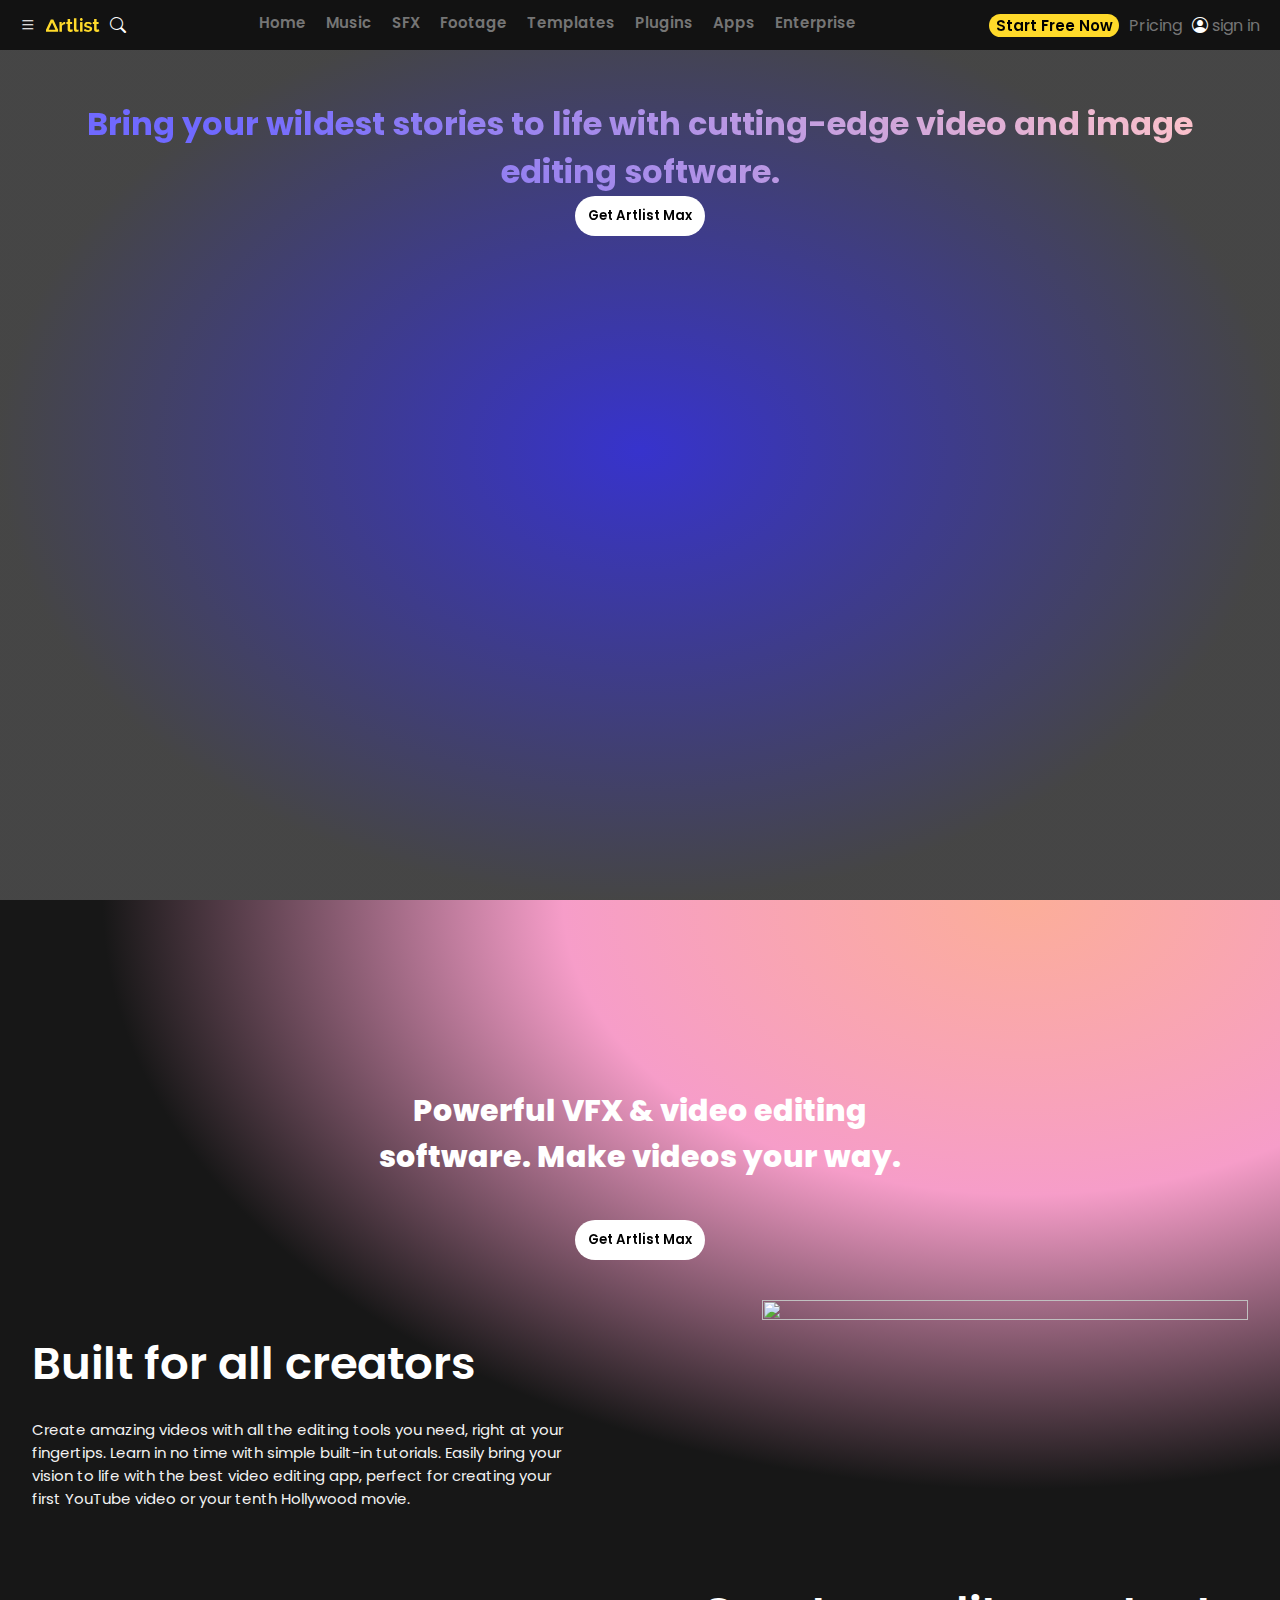
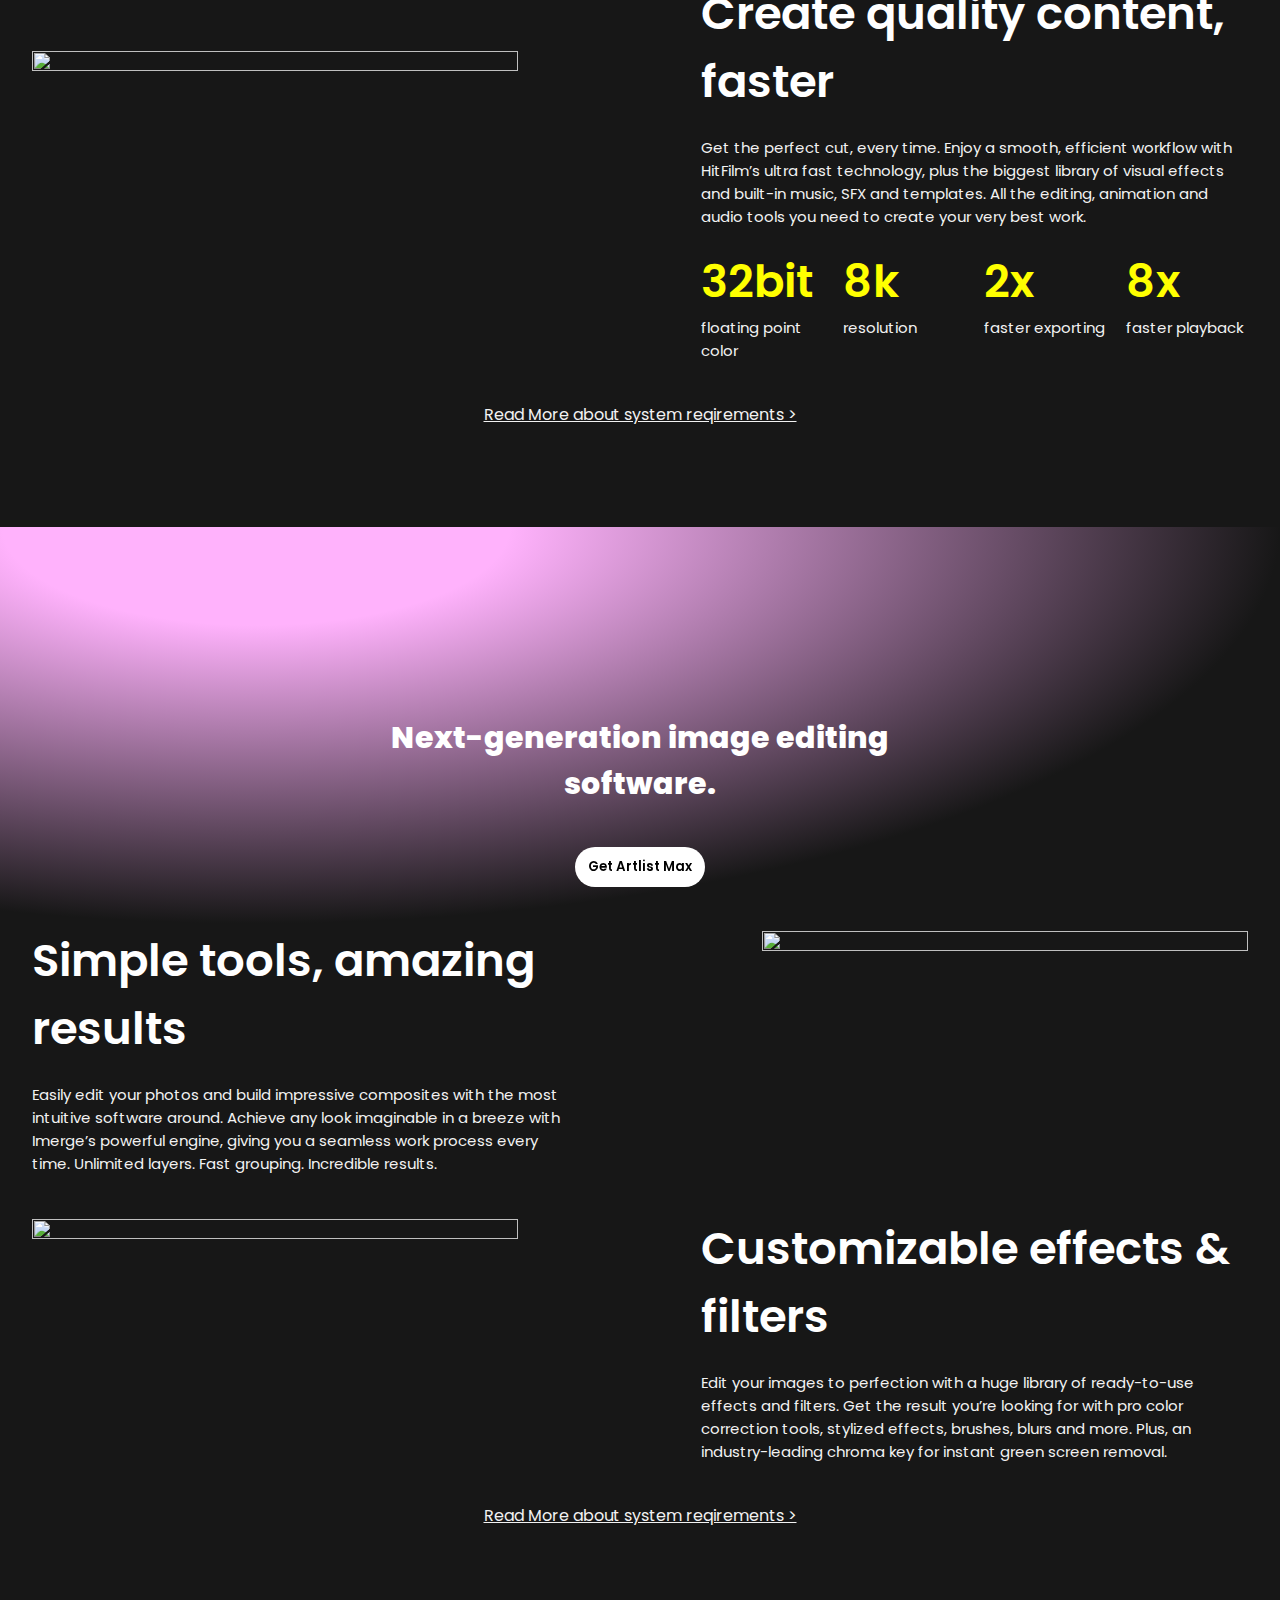
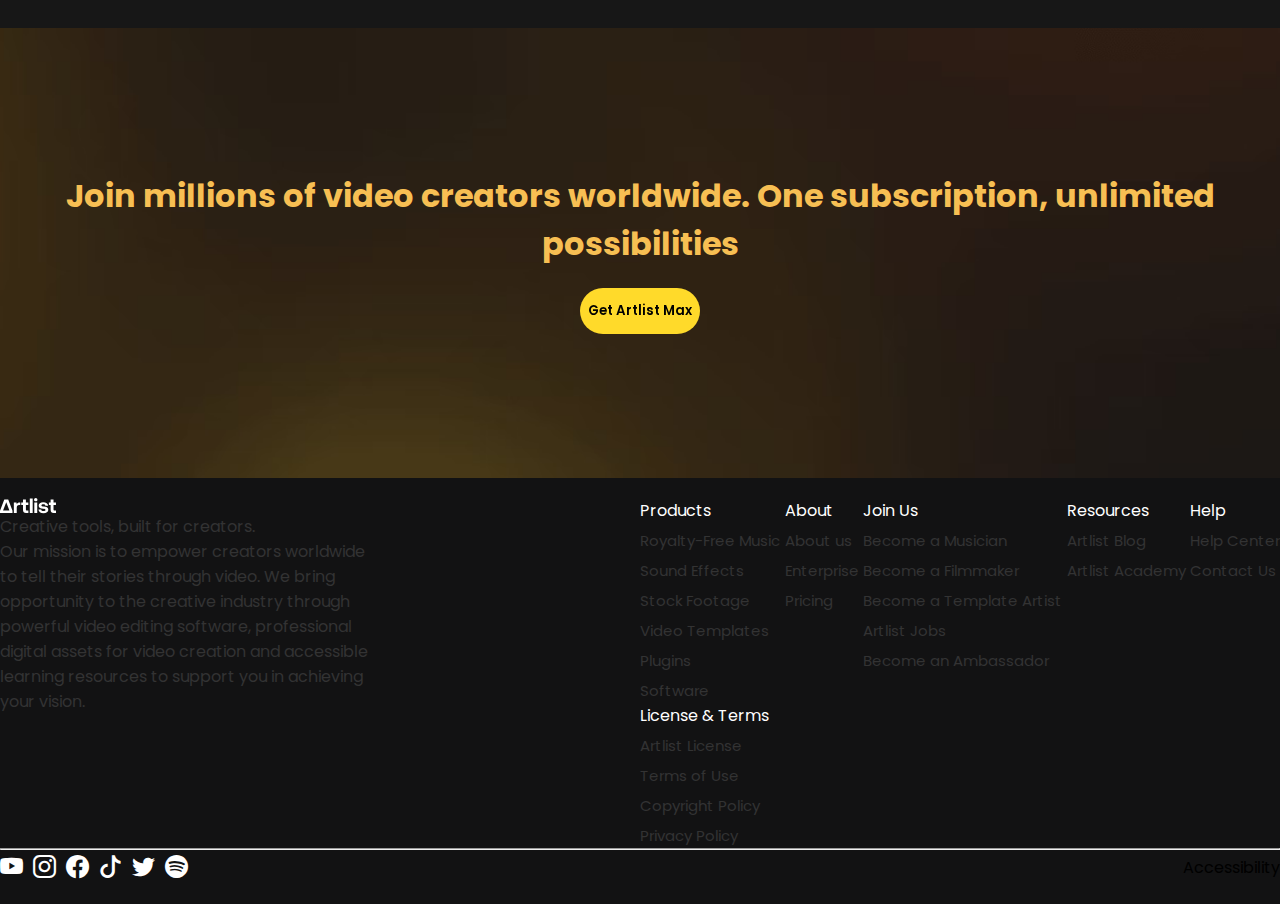
==== commit 1e6d5a0b: "login" ====
--- a/apps.html
+++ b/apps.html
@@ -15,14 +15,14 @@
 <body>
     <nav>
         <div class="left">
-            <i class="bi bi-list"></i>
+            <i class="bi bi-list list1"></i>
             <img src="./assets/image/artlist.logo.svg" alt="">
             <i class="bi bi-search"></i>
         </div>
         <ul class="center">
             <li><a href="./index.html">Home</a></li>
             <li><a href="./music.html">Music</a></li>
-            <li><a href="">Sound Effects</a></li>
+            <li><a href="">SFX</a></li>
             <li><a href="">Footage</a></li>
             <li><a href="">Templates</a></li>
             <li><a href="./plugins.html">Plugins</a></li>
@@ -32,12 +32,36 @@
         <div class="right">
             <button>Start Free Now</button>
             <a href="#">Pricing</a>
-            <a href=""> <i class="bi bi-person-circle"></i> sign in</a>
+            <a href="./login.html"> <i class="bi bi-person-circle"></i> sign in</a>
         </div>
         <i class="bi bi-list list2"></i>
     </nav>
     <div class="nav2">
         <i class="bi bi-x list2-icon"></i>
+        <div class="button">
+            <button>Start Free Now</button>
+            <button>Pricing</button>
+        </div>
+        <ul class="center">
+            <li><a href="./index.html">Home</a></li>
+            <hr>
+            <li><a href="./music.html">Music</a></li>
+            <hr>
+            <li><a href="">Sound Effects</a></li>
+            <hr>
+            <li><a href="">Footage</a></li>
+            <hr>
+            <li><a href="">Templates</a></li>
+            <hr>
+            <li><a href="./plugins.html">Plugins</a></li>
+            <hr>
+            <li><a href="./apps.html">Apps</a></li>
+            <hr>
+            <li><a href="">Enterprise</a></li>
+        </ul>
+    </div>
+    <div class="nav3">
+        <i class="bi bi-x x2"></i>
         <div class="button">
             <button>Start Free Now</button>
             <button>Pricing</button>
--- a/assets/css/style.css
+++ b/assets/css/style.css
@@ -44,8 +44,9 @@
   justify-content: space-between;
   align-items: center;
   position: fixed;
+  align-items: center;
   z-index: 12345;
-  padding: 10px 32px;
+  padding: 10px 20px;
   background-color: #121212;
 }
 nav i {
@@ -65,10 +66,11 @@
   align-items: center;
   justify-content: center;
   gap: 20px;
+  margin-bottom: 5px;
 }
 nav .center li a {
   color: #757575;
-  font-size: 18px;
+  font-size: 15px;
   font-weight: 600;
 }
 nav .list2 {
@@ -81,11 +83,15 @@
   justify-content: center;
   gap: 10px;
 }
+nav .right ul {
+  display: flex;
+  align-items: center;
+}
 nav .right a {
   color: #757575;
 }
 nav .right button {
-  padding: 4px 22px;
+  min-width: 130px;
   font-weight: 600;
   border-radius: 20px;
   background-color: #ffda2a;
@@ -97,11 +103,13 @@
   filter: brightness(50%);
 }
 
-@media screen and (max-width: 991px) {
+@media screen and (max-width: 1024px) {
   nav .center {
     display: none;
   }
-  nav button {
+}
+@media screen and (max-width: 776px) {
+  nav .center {
     display: none;
   }
   nav .right {
@@ -120,6 +128,7 @@
   background-color: #121213;
   width: 100%;
   z-index: 10000000000000000000000;
+  overflow: scroll;
   transform: translateX(100%);
   transition: all 0.2s ease-in;
   flex-direction: column;
@@ -175,6 +184,66 @@
 .menu-open {
   transform: translateX(0);
 }
+
+.nav3 {
+  position: fixed;
+  min-height: 100vh;
+  background-color: #121213;
+  width: 50%;
+  z-index: 10000000000000000000000;
+  overflow: scroll;
+  transform: translateX(-100%);
+  transition: all 0.2s ease-in;
+  flex-direction: column;
+  padding: 60px 0;
+  gap: 30px;
+}
+.nav3 .bi-x {
+  position: absolute;
+  font-size: 30px;
+  color: #fff;
+  top: 20px;
+  right: 20px;
+  cursor: pointer;
+}
+.nav3 .button {
+  display: flex;
+  justify-content: center;
+  width: 100%;
+  gap: 20px;
+}
+.nav3 .button button {
+  width: 130px;
+  padding: 10px;
+  font-weight: 600;
+  border-radius: 20px;
+  font-size: 15px;
+}
+.nav3 .button button:nth-child(1) {
+  background-color: #ffda2a;
+  transition: all 0.5s ease;
+}
+.nav3 .button button:nth-child(1):hover {
+  filter: brightness(50%);
+}
+.nav3 .button button:nth-child(2) {
+  color: #fff;
+  border: 1px solid #fff;
+  background-color: transparent;
+  transition: all 0.5s ease;
+}
+.nav3 .button button:nth-child(2):hover {
+  background-color: #fff;
+  color: #000;
+}
+.nav3 ul li {
+  width: 100%;
+}
+.nav3 ul li a {
+  color: #fff;
+  font-size: 25px;
+}
+
 
 .section1 {
   width: 100%;
@@ -402,7 +471,7 @@
   position: absolute;
   left: 110px;
   top: 10px;
-  width: 100%;
+  width: 80%;
   display: flex;
   align-items: center;
   justify-content: center;
@@ -659,6 +728,7 @@
   align-items: center;
   justify-content: center;
   width: 100%;
+  padding: 50px 0;
   background-image: url(../image/guestHomePageFooterSectionBackground.avif);
 }
 .section5 .section51 {
@@ -803,7 +873,7 @@
   justify-content: flex-start;
   flex-direction: column;
   width: 30%;
-  min-width: 300px;
+  min-width: 240px;
 }
 footer .top .left p {
   color: rgb(51, 51, 51);
@@ -855,7 +925,7 @@
     position: relative;
   }
   footer .top .right ul span {
-    min-width: 250px;
+    min-width: 200px;
     border-bottom: 1px solid #fff;
   }
   footer .top .right ul li {
@@ -863,11 +933,7 @@
     height: 0px;
   }
   footer .top .right ul p {
-    display: block;
-    position: absolute;
-    color: #fff;
-    top: -10px;
-    right: -60px;
+    display: none;
   }
 }
 .plugin {
@@ -922,6 +988,14 @@
   border-radius: 30px;
 }
 
+@media screen and (max-width: 776px) {
+  .plugin .container .plugin1 .text {
+    width: 100%;
+  }
+  .plugin .container .plugin1 .text h1 {
+    width: 100%;
+  }
+}
 .plugin3 {
   background-color: #121213;
   padding-block: 100px;
@@ -1107,7 +1181,7 @@
   gap: 50px;
 }
 .app .app1 .text {
-  width: 60%;
+  width: 100%;
   display: flex;
   align-items: center;
   justify-content: center;
@@ -1118,7 +1192,6 @@
   background-image: linear-gradient(54.08deg, rgb(112, 105, 255) 18.46%, rgb(253, 194, 202) 95.34%);
   background-clip: text;
   -webkit-text-fill-color: transparent;
-  -webkit-box-decoration-break: clone;
 }
 .app .app1 .text button {
   width: 130px;
@@ -1140,6 +1213,11 @@
   border-radius: 30px;
 }
 
+@media screen and (max-width: 776px) {
+  .app .container .app1 .text h1 {
+    width: 100%;
+  }
+}
 .app2 {
   width: 100%;
   min-height: 100vh;
@@ -1378,6 +1456,12 @@
 }
 
 @media screen and (max-width: 776px) {
+  .app3 .app31 {
+    width: 100%;
+  }
+  .app3 .app31 .top {
+    width: 100%;
+  }
   .app3 .app31 .top p {
     width: 100%;
     text-align: center;
@@ -1389,10 +1473,6 @@
   .app3 .app31 .cart .text {
     width: 100%;
   }
-  .app3 .app31 .cart .text .date {
-    display: grid;
-    grid-template-columns: repeat(2, 1fr);
-  }
   .app3 .app31 .cart .image {
     width: 100%;
   }
@@ -1402,6 +1482,9 @@
   .app3 .app31 .cart2 .text {
     width: 100%;
     order: 1;
+  }
+  .app3 .app31 .cart2 .text span {
+    font-size: 30px;
   }
   .app3 .app31 .cart2 .image {
     width: 100%;
@@ -1450,7 +1533,7 @@
 }
 .music1 .music11 .top .text h1 {
   font-size: 50px;
-  color: #F7BF53;
+  color: #f7bf53;
   font-weight: 600;
 }
 .music1 .music11 .top .text .button {
@@ -1508,4 +1591,108 @@
     justify-content: center;
     text-align: center;
   }
+}
+.list {
+  width: 100%;
+  background-color: #121213;
+}
+.list .container .list11 {
+  padding: 30px 0;
+  display: flex;
+  align-items: center;
+  justify-content: center;
+  flex-direction: column;
+  width: 100%;
+  color: #fff;
+  gap: 20px;
+}
+.list .container .list11 .top {
+  display: flex;
+  align-items: center;
+  justify-content: center;
+  width: 100px;
+  background-color: #fff;
+  height: 2px;
+  opacity: 0.2;
+}
+.list .container .list11 .center {
+  padding: 30px 0;
+  display: flex;
+  align-items: center;
+  justify-content: center;
+  flex-direction: column;
+  width: 100%;
+  color: #fff;
+  gap: 20px;
+  text-align: center;
+}
+.list .container .list11 .center h1 {
+  font-size: 35px;
+  font-weight: 800;
+  width: 60%;
+}
+.list .container .list11 .center p {
+  font-size: 22px;
+  font-weight: 300;
+  width: 100%;
+}
+.list .container .list11 button {
+  padding: 8px 22px;
+  border-radius: 20px;
+  font-weight: 600;
+  background-color: #ffda2a;
+  transition: all 0.5s ease;
+  filter: brightness(100%);
+}
+.list .container .list11 button:hover {
+  filter: brightness(50%);
+}
+.list .container .list11 .bottom {
+  display: grid;
+  width: 100%;
+  grid-template-columns: repeat(6, 1fr);
+}
+.list .container .list11 .bottom ul {
+  display: flex;
+  align-items: flex-start;
+  justify-content: flex-start;
+  flex-direction: column;
+}
+.list .container .list11 .bottom ul li {
+  display: flex;
+  justify-content: flex-start;
+  align-items: center;
+  gap: 5px;
+  width: 100%;
+}
+.list .container .list11 .bottom ul li i {
+  font-size: 30px;
+  color: #ffda2a;
+}
+
+@media screen and (max-width: 991px) {
+  .list .container .list11 .bottom {
+    grid-template-columns: repeat(3, 1fr);
+  }
+}
+@media screen and (max-width: 776px) {
+  .list .container .list11 .center h1 {
+    width: 100%;
+    font-size: 20px;
+  }
+  .list .container .list11 .center p {
+    font-size: 16px;
+  }
+}
+@media screen and (max-width: 571px) {
+  .list .container .list11 .bottom {
+    gap: 5px;
+    grid-template-columns: repeat(2, 1fr);
+  }
+  .list .container .list11 .bottom ul li {
+    font-size: 10px;
+  }
+  .list .container .list11 .bottom ul li i {
+    font-size: 10px;
+  }
 }/*# sourceMappingURL=style.css.map */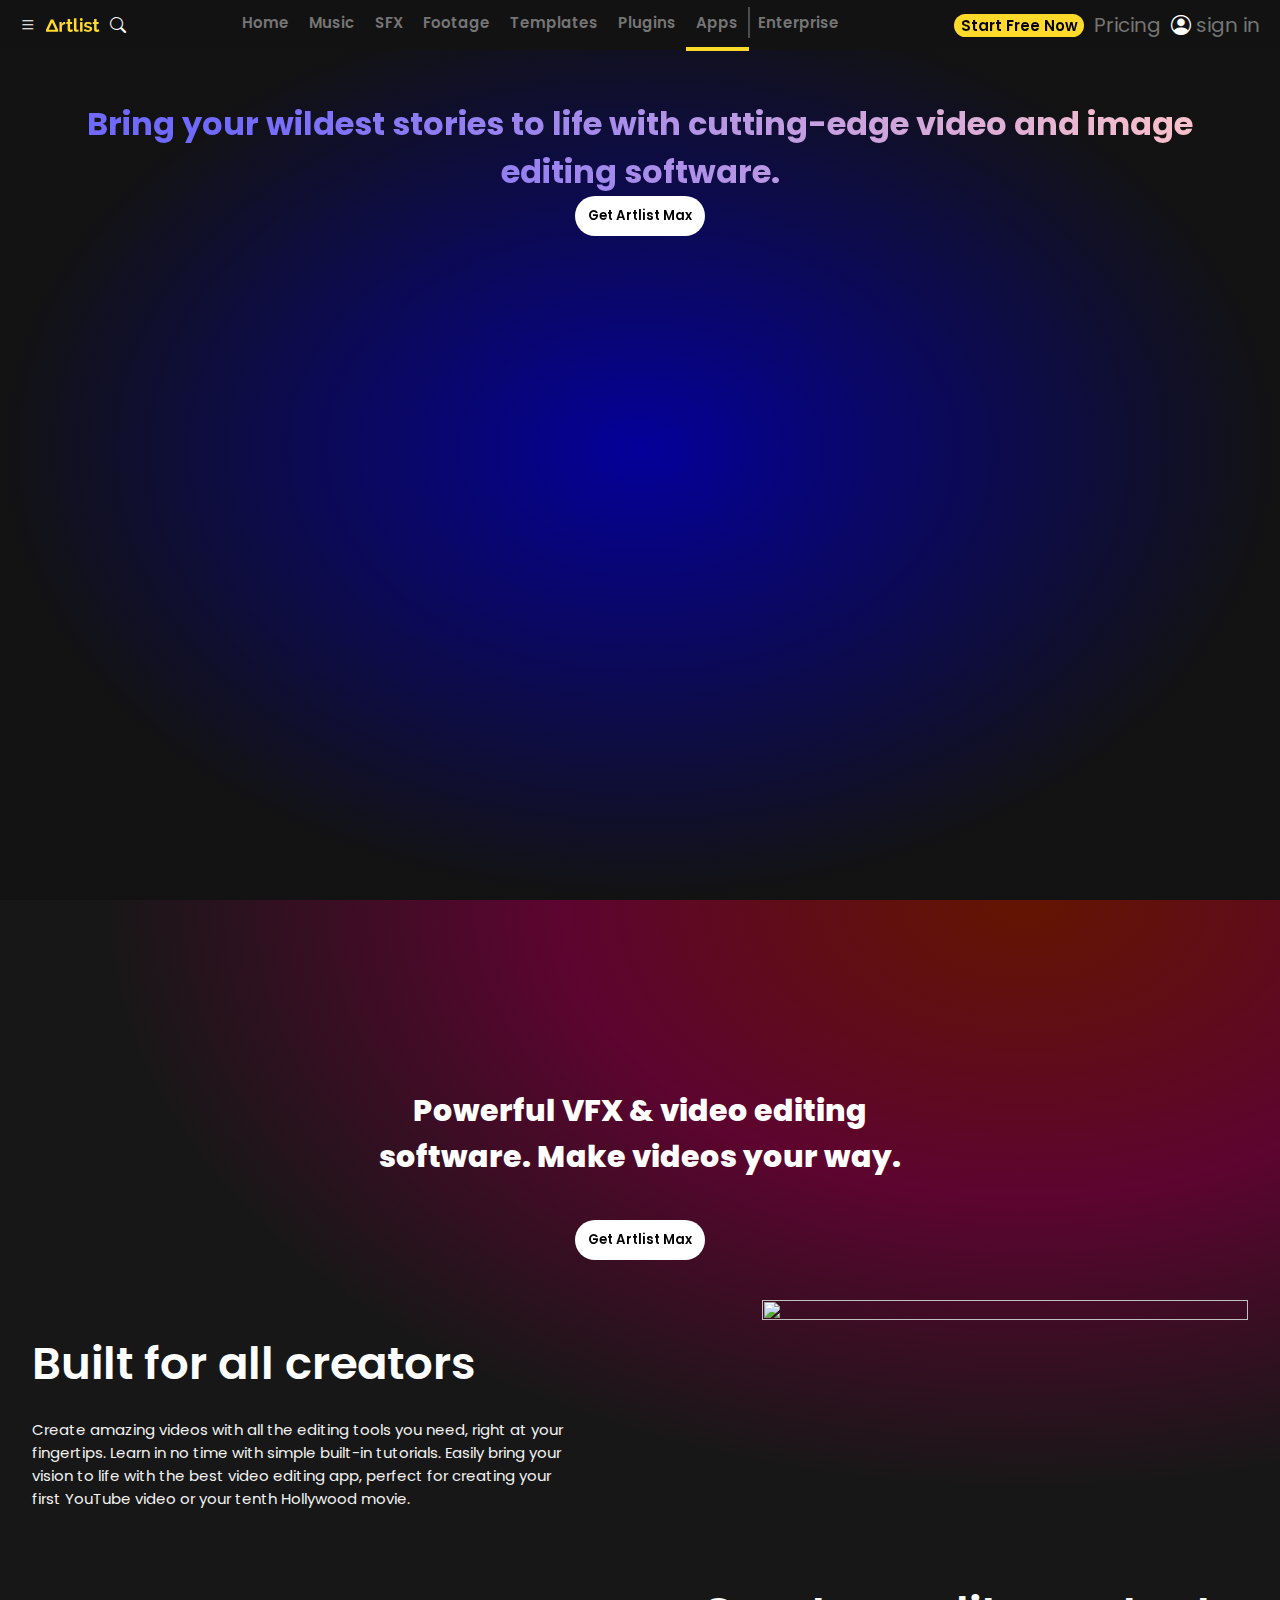
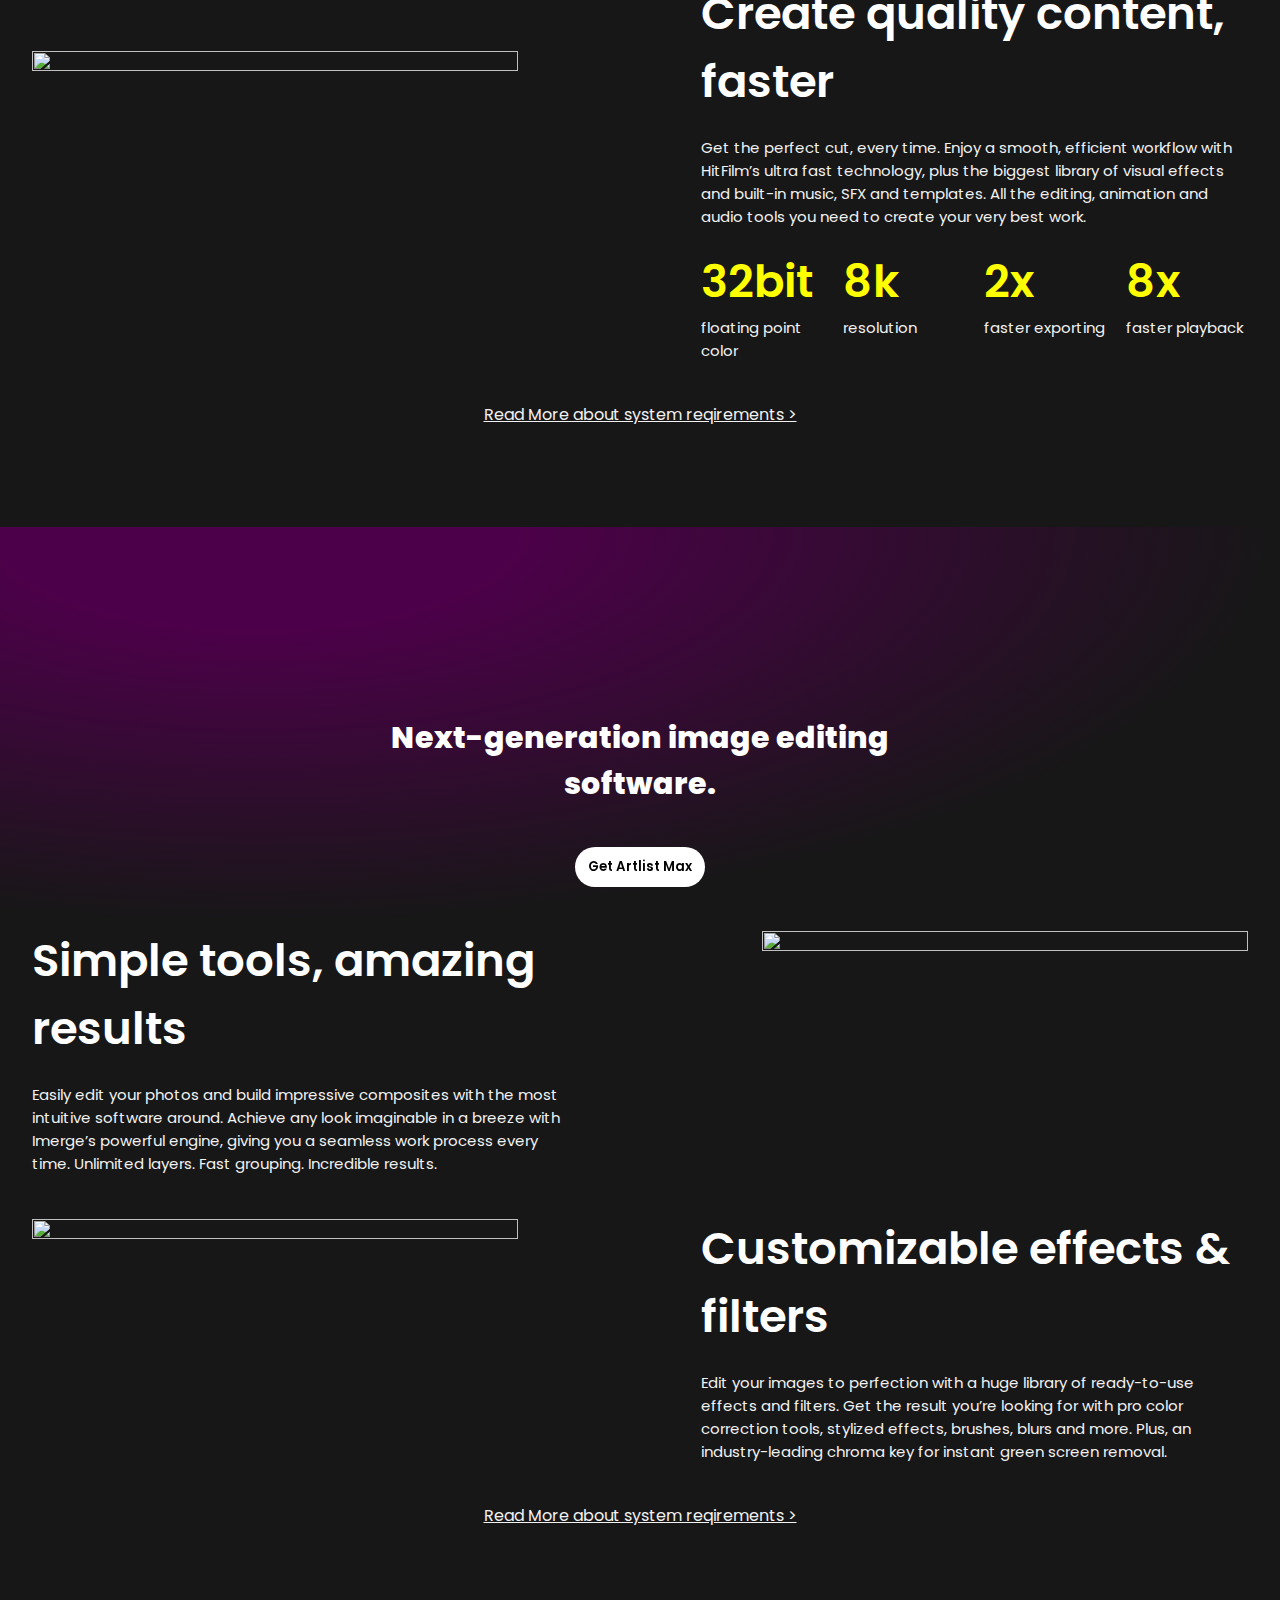
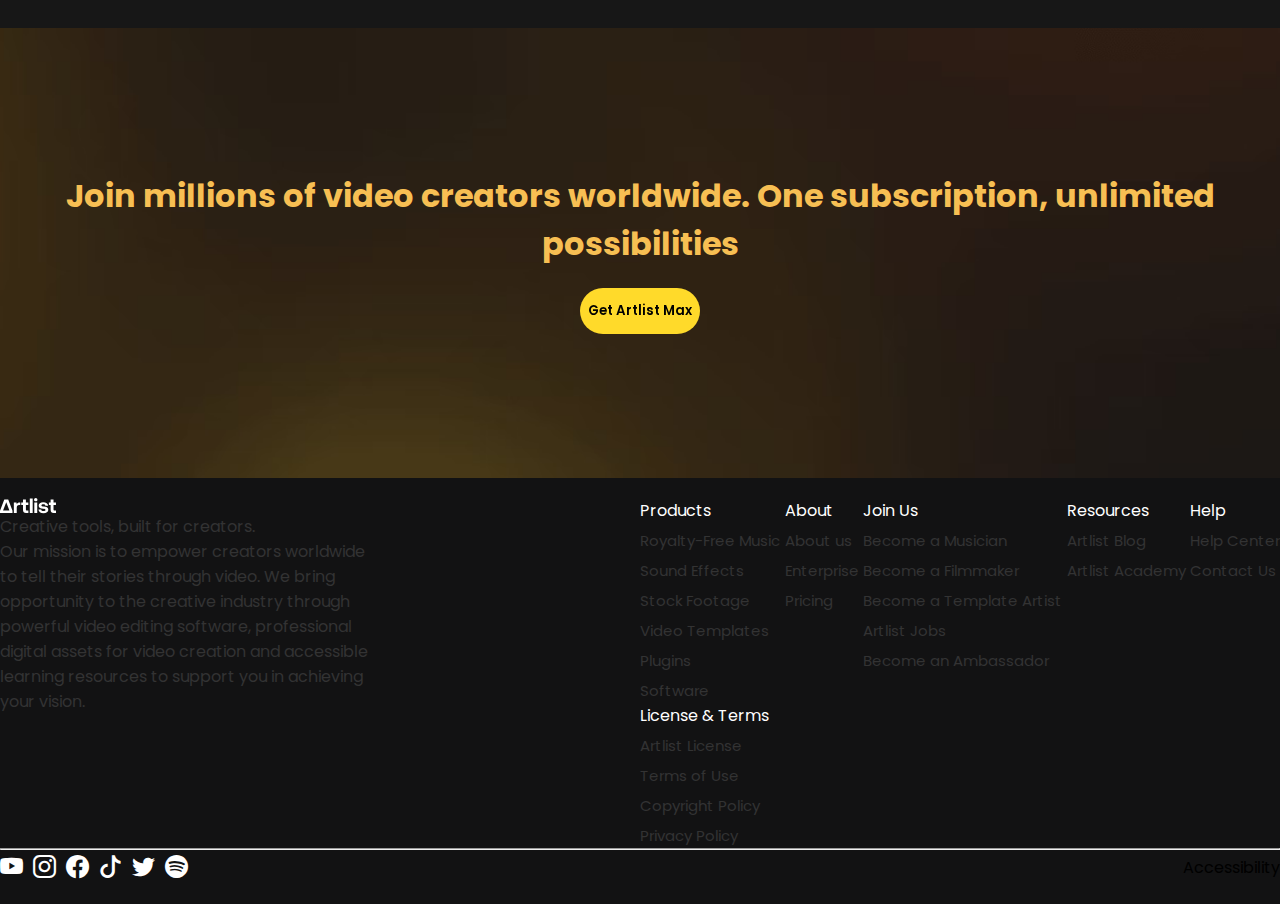
==== commit d954d71c: "local storage first" ====
--- a/apps.html
+++ b/apps.html
@@ -26,20 +26,20 @@
             <li><a href="">Footage</a></li>
             <li><a href="">Templates</a></li>
             <li><a href="./plugins.html">Plugins</a></li>
-            <li><a href="./apps.html">Apps</a></li>
+            <li><a href="./apps.html" class="active ap">Apps</a></li>
             <li><a href="">Enterprise</a></li>
         </ul>
         <div class="right">
-            <button>Start Free Now</button>
+            <button class="login">Start Free Now</button>
             <a href="#">Pricing</a>
-            <a href="./login.html"> <i class="bi bi-person-circle"></i> sign in</a>
+            <a href="./login.html" class="log"> <i class="bi bi-person-circle"></i> sign in</a>
         </div>
         <i class="bi bi-list list2"></i>
     </nav>
     <div class="nav2">
         <i class="bi bi-x list2-icon"></i>
         <div class="button">
-            <button>Start Free Now</button>
+            <button class="login">Start Free Now</button>
             <button>Pricing</button>
         </div>
         <ul class="center">
@@ -63,7 +63,7 @@
     <div class="nav3">
         <i class="bi bi-x x2"></i>
         <div class="button">
-            <button>Start Free Now</button>
+            <button class="login">Start Free Now</button>
             <button>Pricing</button>
         </div>
         <ul class="center">
@@ -84,174 +84,197 @@
             <li><a href="">Enterprise</a></li>
         </ul>
     </div>
-<section class="app">
-  <div class="container">
-    <div class="app1">
-        <div class="text"><h1>Bring your wildest stories to life with cutting-edge video and image editing software.</h1>
-        <button>Get Artlist Max</button></div>
-        <div class="image">
-       <img src="./assets/image/software-hero.avif" alt="">
-        </div>
-    </div>
-  </div>
-</section>
-
-<section class="app2">
-    <div class="container">
-        <div class="app21">
-<div class="top">
-    <h1><img src="./assets/image/hit-film-logo.svg" alt=""></h1>
-    <p>Powerful VFX & video editing software.
-        Make videos your way.</p>
-        <button>Get Artlist Max</button>
-</div>
-<div class="cart">
-    <div class="text">
-        <span>Built for all creators</span>
-        <p>Create amazing videos with all the editing tools you need, right at your fingertips. Learn in no time with simple built-in tutorials. Easily bring your vision to life with the best video editing app, perfect for creating your first YouTube video or your tenth Hollywood movie.</p>
-    </div>
-    <div class="image">
-        <img src="./assets/image/hitfilm_hero_1.avif" alt="">
-    </div>
-</div>
-<div class="cart cart2">
-    <div class="image">
-        <img src="./assets/image/hitfilm_hero_2.avif" alt="">
-    </div>
-    <div class="text">
-        <span>Create quality content, faster</span>
-        <p>Get the perfect cut, every time. Enjoy a smooth, efficient workflow with HitFilm’s ultra fast technology, plus the biggest library of visual effects and built-in music, SFX and templates. All the editing, animation and audio tools you need to create your very best work.</p>
-        <div class="date">
-            <div class="bit">
-                <span>32bit</span>
-                <p>floating point color</p>
-            </div>
-            <div class="bit">
-                <span>8k</span>
-                <p>resolution</p>
-            </div>
-            <div class="bit">
-                <span>2x</span>
-                <p>faster exporting</p>
-            </div>
-            <div class="bit">
-                <span>8x</span>
-                <p>faster playback</p>
-            </div>
-        </div>
-    </div>
-</div>
-<a class="read" href="#">Read More about system reqirements ></a>
-        </div>
-    </div>
-</section>
-<section class="app3">
-    <div class="container">
-        <div class="app31">
-            <div class="top">
-                <h1><img src="./assets/image/imerge-logo.svg" alt=""></h1>
-                <p>Next-generation image editing software.</p>
+    <section class="app">
+        <div class="container">
+            <div class="app1">
+                <div class="text">
+                    <h1>Bring your wildest stories to life with cutting-edge video and image editing software.</h1>
+                    <button class="l">Get Artlist Max</button>
+                </div>
+                <div class="image">
+                    <img src="./assets/image/software-hero.avif" alt="">
+                </div>
+            </div>
+        </div>
+    </section>
+
+    <section class="app2">
+        <div class="container">
+            <div class="app21">
+                <div class="top">
+                    <h1><img src="./assets/image/hit-film-logo.svg" alt=""></h1>
+                    <p>Powerful VFX & video editing software.
+                        Make videos your way.</p>
+                    <button class="login">Get Artlist Max</button>
+                </div>
+                <div class="cart">
+                    <div class="text">
+                        <span>Built for all creators</span>
+                        <p>Create amazing videos with all the editing tools you need, right at your fingertips. Learn in
+                            no time with simple built-in tutorials. Easily bring your vision to life with the best video
+                            editing app, perfect for creating your first YouTube video or your tenth Hollywood movie.
+                        </p>
+                    </div>
+                    <div class="image">
+                        <img src="./assets/image/hitfilm_hero_1.avif" alt="">
+                    </div>
+                </div>
+                <div class="cart cart2">
+                    <div class="image">
+                        <img src="./assets/image/hitfilm_hero_2.avif" alt="">
+                    </div>
+                    <div class="text">
+                        <span>Create quality content, faster</span>
+                        <p>Get the perfect cut, every time. Enjoy a smooth, efficient workflow with HitFilm’s ultra fast
+                            technology, plus the biggest library of visual effects and built-in music, SFX and
+                            templates. All the editing, animation and audio tools you need to create your very best
+                            work.</p>
+                        <div class="date">
+                            <div class="bit">
+                                <span>32bit</span>
+                                <p>floating point color</p>
+                            </div>
+                            <div class="bit">
+                                <span>8k</span>
+                                <p>resolution</p>
+                            </div>
+                            <div class="bit">
+                                <span>2x</span>
+                                <p>faster exporting</p>
+                            </div>
+                            <div class="bit">
+                                <span>8x</span>
+                                <p>faster playback</p>
+                            </div>
+                        </div>
+                    </div>
+                </div>
+                <a class="read" href="#">Read More about system reqirements ></a>
+            </div>
+        </div>
+    </section>
+    <section class="app3">
+        <div class="container">
+            <div class="app31">
+                <div class="top">
+                    <h1><img src="./assets/image/imerge-logo.svg" alt=""></h1>
+                    <p>Next-generation image editing software.</p>
                     <button>Get Artlist Max</button>
-            </div>
-            <div class="cart">
-                <div class="text">
-                    <span>Simple tools, amazing results</span>
-                    <p>Easily edit your photos and build impressive composites with the most intuitive software around. Achieve any look imaginable in a breeze with Imerge’s powerful engine, giving you a seamless work process every time. Unlimited layers. Fast grouping. Incredible results.</p>
-                </div>
-                <div class="image">
-                    <img src="./assets/image/imerge_hero_device.avif" alt="">
-                </div>
-            </div>
-            <div class="cart cart2">
-                <div class="image">
-                    <img src="./assets/image/hitfilm_hero_2.avif" alt="">
-                </div>
-                <div class="text">
-                    <span>Customizable effects & filters</span>
-                    <p>Edit your images to perfection with a huge library of ready-to-use effects and filters. Get the result you’re looking for with pro color correction tools, stylized effects, brushes, blurs and more. Plus, an industry-leading chroma key for instant green screen removal.</p>
-                  
-                </div>
-            </div>
-            <a class="read" href="#">Read More about system reqirements ></a>
-        </div>
-    </div>
-</section>
+                </div>
+                <div class="cart">
+                    <div class="text">
+                        <span>Simple tools, amazing results</span>
+                        <p>Easily edit your photos and build impressive composites with the most intuitive software
+                            around. Achieve any look imaginable in a breeze with Imerge’s powerful engine, giving you a
+                            seamless work process every time. Unlimited layers. Fast grouping. Incredible results.</p>
+                    </div>
+                    <div class="image">
+                        <img src="./assets/image/imerge_hero_device.avif" alt="">
+                    </div>
+                </div>
+                <div class="cart cart2">
+                    <div class="image">
+                        <img src="./assets/image/hitfilm_hero_2.avif" alt="">
+                    </div>
+                    <div class="text">
+                        <span>Customizable effects & filters</span>
+                        <p>Edit your images to perfection with a huge library of ready-to-use effects and filters. Get
+                            the result you’re looking for with pro color correction tools, stylized effects, brushes,
+                            blurs and more. Plus, an industry-leading chroma key for instant green screen removal.</p>
+
+                    </div>
+                </div>
+                <a class="read" href="#">Read More about system reqirements ></a>
+            </div>
+        </div>
+    </section>
     <section class="section5">
         <div class="container section51">
-    <div class="text"><h1>Join millions of video creators worldwide. One subscription, unlimited possibilities</h1>
-        <button>Get Artlist Max</button></div>
-      
-    </div>
-    </section>
-<footer>
-    <div class="top">
-        <div class="left">
-            <svg width="15%" height="15%" style="color: #fff;" viewBox="0 0 47 13" fill="currentColor" xmlns="http://www.w3.org/2000/svg"><path d="M30.5454 1.36828C30.5454 2.12396 29.9328 2.73655 29.1771 2.73655C28.4214 2.73655 27.8088 2.12396 27.8088 1.36828C27.8088 0.612598 28.4214 0 29.1771 0C29.9328 0 30.5454 0.612598 30.5454 1.36828ZM26.6818 12.2524H24.3134V0.508286H26.6818V12.2524ZM23.1691 12.2524V10.1788H21.9933C21.3718 10.1788 21.1366 9.90785 21.1366 9.40022V5.62534H23.1187V3.62885H21.1366V1.21293H18.7682L18.7705 3.62885L17.3444 3.63266L17.3404 5.62534H18.7682V9.7861C18.7682 11.4303 19.5913 12.2524 21.2374 12.2524H23.1691ZM16.1379 3.62885C14.7941 3.62885 14.1222 4.14895 13.6519 4.9207L13.4323 3.63266H11.2835V12.2567H13.6539V8.02656C13.6539 6.71794 14.1894 5.6658 15.6003 5.6658H16.5543V3.63266L16.1379 3.62885ZM27.995 12.2524H30.3802V3.72521H27.995V12.2524ZM35.5116 12.353C33.1096 12.353 31.4802 11.2289 31.3795 9.38345H33.6303C33.7143 10.1384 34.3694 10.6585 35.5284 10.6585C36.5194 10.6585 37.1241 10.3397 37.1241 9.73577C37.1241 9.05717 36.5789 8.98541 35.2934 8.8162L35.142 8.79624C33.1264 8.56136 31.5642 8.10838 31.5642 6.32999C31.5642 4.61871 33.0592 3.49463 35.2764 3.51141C37.5944 3.51141 39.1902 4.53482 39.3077 6.29643H37.0401C36.9729 5.60857 36.3178 5.18914 35.3604 5.18914C34.4365 5.18914 33.8319 5.52468 33.8319 6.07833C33.8319 6.71115 34.5232 6.79471 35.6931 6.93611L35.8139 6.95075C37.796 7.15207 39.4421 7.60506 39.4421 9.55122C39.4421 11.2625 37.8296 12.353 35.5116 12.353ZM45.7217 12.2524V10.1788H44.5459C43.9244 10.1788 43.6892 9.90785 43.6892 9.40023V5.62535H45.6713V3.62886H43.6892V1.21294H41.3208L41.3231 3.62886L39.897 3.63267L39.893 5.62535H41.3208V9.78611C41.3208 11.4303 42.1439 12.2524 43.79 12.2524H45.7217ZM5.02751 12.247H2.14772H0V10.3357L3.49117 1.22374H6.70832L10.1946 10.3335V12.247H7.94583H7.10308H5.02751ZM7.67152 10.1609L5.09734 3.50719L2.48466 10.1609H7.67152Z"></path></svg>
-      <p>Creative tools, built for creators.</p>
-      <p>Our mission is to empower creators worldwide to tell their stories through video. We bring opportunity to the creative industry through powerful video editing software, professional digital assets for video creation and accessible learning resources to support you in achieving your vision.</p>
-        </div>
-        <div class="right">
-           <ul class="prod">
-            <p class="par">+</p>
-            <span>Products</span>
-<li><a href="">Royalty-Free Music</a></li>
-<li><a href="">Sound Effects</a></li>
-<li><a href="">Stock Footage</a></li>
-<li><a href="">Video Templates</a></li>
-<li><a href="">Plugins</a></li>
-<li><a href="">Software</a></li>
-           </ul>
-           <ul class="prod">
-            <p class="par">+</p>
-            <span>About</span>
-<li><a href="">About us</a></li>
-<li><a href="">Enterprise</a></li>
-<li><a href="">Pricing</a></li>
-           </ul>
-           <ul class="prod">    <p class="par">+</p>
-            <span>Join Us</span>
-<li><a href="">Become a Musician</a></li>
-<li><a href="">Become a Filmmaker</a></li>
-<li><a href="">Become a Template Artist</a></li>
-<li><a href="">Artlist Jobs</a></li>
-<li><a href="">Become an Ambassador</a></li>
-           </ul>
-           <ul class="prod">
-            <p class="par">+</p>
-            <span>Resources</span>
-<li><a href="">Artlist Blog</a></li>
-<li><a href="">Artlist Academy</a></li>
-           </ul>
-           <ul class="prod">
-            <p class="par">+</p>
-            <span>Help</span>
-<li><a href="">Help Center</a></li>
-<li><a href="">Contact Us</a></li>
-           </ul>
-           <ul class="prod">
-            <p class="par">+</p>
-            <span>License & Terms</span>
-<li><a href="">Artlist License</a></li>
-<li><a href="">Terms of Use</a></li>
-<li><a href="">Copyright Policy</a></li>
-<li><a href="">Privacy Policy</a></li>
-
-           </ul>
-        </div>
-    </div>
-    <hr style="color: #fff;">
-    <div class="bottom">
-        <ul class="icon">
-<li><a href="#"><i class="bi bi-youtube"></i></a></li>
-<li><a href="#"><i class="bi bi-instagram"></i></a></li>
-<li><a href="#"><i class="bi bi-facebook"></i></a></li>
-<li><a href="#"><i class="bi bi-tiktok"></i></a></li>
-<li><a href="#"><i class="bi bi-twitter"></i></a></li> 
-<li><a href="#"><i class="bi bi-spotify"></i></a></li> 
-</ul>
-<span>Accessibility</span>
-    </div>
-</footer>
+            <div class="text">
+                <h1>Join millions of video creators worldwide. One subscription, unlimited possibilities</h1>
+                <button>Get Artlist Max</button>
+            </div>
+
+        </div>
+    </section>
+    <footer>
+        <div class="top">
+            <div class="left">
+                <svg width="15%" height="15%" style="color: #fff;" viewBox="0 0 47 13" fill="currentColor"
+                    xmlns="http://www.w3.org/2000/svg">
+                    <path
+                        d="M30.5454 1.36828C30.5454 2.12396 29.9328 2.73655 29.1771 2.73655C28.4214 2.73655 27.8088 2.12396 27.8088 1.36828C27.8088 0.612598 28.4214 0 29.1771 0C29.9328 0 30.5454 0.612598 30.5454 1.36828ZM26.6818 12.2524H24.3134V0.508286H26.6818V12.2524ZM23.1691 12.2524V10.1788H21.9933C21.3718 10.1788 21.1366 9.90785 21.1366 9.40022V5.62534H23.1187V3.62885H21.1366V1.21293H18.7682L18.7705 3.62885L17.3444 3.63266L17.3404 5.62534H18.7682V9.7861C18.7682 11.4303 19.5913 12.2524 21.2374 12.2524H23.1691ZM16.1379 3.62885C14.7941 3.62885 14.1222 4.14895 13.6519 4.9207L13.4323 3.63266H11.2835V12.2567H13.6539V8.02656C13.6539 6.71794 14.1894 5.6658 15.6003 5.6658H16.5543V3.63266L16.1379 3.62885ZM27.995 12.2524H30.3802V3.72521H27.995V12.2524ZM35.5116 12.353C33.1096 12.353 31.4802 11.2289 31.3795 9.38345H33.6303C33.7143 10.1384 34.3694 10.6585 35.5284 10.6585C36.5194 10.6585 37.1241 10.3397 37.1241 9.73577C37.1241 9.05717 36.5789 8.98541 35.2934 8.8162L35.142 8.79624C33.1264 8.56136 31.5642 8.10838 31.5642 6.32999C31.5642 4.61871 33.0592 3.49463 35.2764 3.51141C37.5944 3.51141 39.1902 4.53482 39.3077 6.29643H37.0401C36.9729 5.60857 36.3178 5.18914 35.3604 5.18914C34.4365 5.18914 33.8319 5.52468 33.8319 6.07833C33.8319 6.71115 34.5232 6.79471 35.6931 6.93611L35.8139 6.95075C37.796 7.15207 39.4421 7.60506 39.4421 9.55122C39.4421 11.2625 37.8296 12.353 35.5116 12.353ZM45.7217 12.2524V10.1788H44.5459C43.9244 10.1788 43.6892 9.90785 43.6892 9.40023V5.62535H45.6713V3.62886H43.6892V1.21294H41.3208L41.3231 3.62886L39.897 3.63267L39.893 5.62535H41.3208V9.78611C41.3208 11.4303 42.1439 12.2524 43.79 12.2524H45.7217ZM5.02751 12.247H2.14772H0V10.3357L3.49117 1.22374H6.70832L10.1946 10.3335V12.247H7.94583H7.10308H5.02751ZM7.67152 10.1609L5.09734 3.50719L2.48466 10.1609H7.67152Z">
+                    </path>
+                </svg>
+                <p>Creative tools, built for creators.</p>
+                <p>Our mission is to empower creators worldwide to tell their stories through video. We bring
+                    opportunity to the creative industry through powerful video editing software, professional digital
+                    assets for video creation and accessible learning resources to support you in achieving your vision.
+                </p>
+            </div>
+            <div class="right">
+                <ul class="prod">
+                    <p class="par">+</p>
+                    <span>Products</span>
+                    <li><a href="">Royalty-Free Music</a></li>
+                    <li><a href="">Sound Effects</a></li>
+                    <li><a href="">Stock Footage</a></li>
+                    <li><a href="">Video Templates</a></li>
+                    <li><a href="">Plugins</a></li>
+                    <li><a href="">Software</a></li>
+                </ul>
+                <ul class="prod">
+                    <p class="par">+</p>
+                    <span>About</span>
+                    <li><a href="">About us</a></li>
+                    <li><a href="">Enterprise</a></li>
+                    <li><a href="">Pricing</a></li>
+                </ul>
+                <ul class="prod">
+                    <p class="par">+</p>
+                    <span>Join Us</span>
+                    <li><a href="">Become a Musician</a></li>
+                    <li><a href="">Become a Filmmaker</a></li>
+                    <li><a href="">Become a Template Artist</a></li>
+                    <li><a href="">Artlist Jobs</a></li>
+                    <li><a href="">Become an Ambassador</a></li>
+                </ul>
+                <ul class="prod">
+                    <p class="par">+</p>
+                    <span>Resources</span>
+                    <li><a href="">Artlist Blog</a></li>
+                    <li><a href="">Artlist Academy</a></li>
+                </ul>
+                <ul class="prod">
+                    <p class="par">+</p>
+                    <span>Help</span>
+                    <li><a href="">Help Center</a></li>
+                    <li><a href="">Contact Us</a></li>
+                </ul>
+                <ul class="prod">
+                    <p class="par">+</p>
+                    <span>License & Terms</span>
+                    <li><a href="">Artlist License</a></li>
+                    <li><a href="">Terms of Use</a></li>
+                    <li><a href="">Copyright Policy</a></li>
+                    <li><a href="">Privacy Policy</a></li>
+
+                </ul>
+            </div>
+        </div>
+        <hr style="color: #fff;">
+        <div class="bottom">
+            <ul class="icon">
+                <li><a href="#"><i class="bi bi-youtube"></i></a></li>
+                <li><a href="#"><i class="bi bi-instagram"></i></a></li>
+                <li><a href="#"><i class="bi bi-facebook"></i></a></li>
+                <li><a href="#"><i class="bi bi-tiktok"></i></a></li>
+                <li><a href="#"><i class="bi bi-twitter"></i></a></li>
+                <li><a href="#"><i class="bi bi-spotify"></i></a></li>
+            </ul>
+            <span>Accessibility</span>
+        </div>
+    </footer>
 
     <script src="https://cdn.jsdelivr.net/npm/bootstrap@5.3.2/dist/js/bootstrap.bundle.min.js"
         integrity="sha384-C6RzsynM9kWDrMNeT87bh95OGNyZPhcTNXj1NW7RuBCsyN/o0jlpcV8Qyq46cDfL"
--- a/assets/css/style.css
+++ b/assets/css/style.css
@@ -6,6 +6,90 @@
   font-family: poppins, sans-serif;
 }
 
+:root {
+  /**
+   * colors
+   */
+  --eerie-black_a95: hsla(204, 9%, 11%, 0.95);
+  --eerie-black_a50: hsla(204, 9%, 11%, 0.5);
+  --eerie-black: hsl(204, 9%, 11%);
+  --gainsboro: hsl(225, 7%, 89%);
+  --charcoal: hsl(203, 9%, 28%);
+  --silver-sand: hsl(208, 12%, 78%);
+  --light-sky-blue: hsl(200, 100%, 73%);
+  --prussian-blue: hsl(196, 100%, 14%);
+  --black: hsl(0, 0%, 0%);
+  --black_a50: hsla(0, 0%, 0%, 0.5);
+  --black_a20: hsla(0, 0%, 0%, 0.2);
+  --light-sky-blue_a8: hsla(200, 100%, 73%, 0.08);
+  --light-sky-blue_a12: hsla(200, 100%, 73%, 0.12);
+  --silver-sand_a8: hsla(208, 12%, 78%, 0.08);
+  --silver-sand_a12: hsla(208, 12%, 78%, 0.12);
+  --background: var(--eerie-black);
+  --background-opacity: var(--eerie-black_a95);
+  --on-background: var(--gainsboro);
+  --surface-variant: var(--charcoal);
+  --on-surface-variant: var(--silver-sand);
+  --on-surface-variant-hover: var(--light-sky-blue_a8);
+  --on-surface-variant-focus: var(--light-sky-blue_a12);
+  --primary: var(--light-sky-blue);
+  --on-primary: var(--prussian-blue);
+  /**
+   * gradient
+   */
+  --gradient: linear-gradient(180deg, hsla(204, 9%, 11%, 0.90) 60%, transparent 120%);
+  /**
+   * typography
+   */
+  --ff-inter: "Inter", sans-serif;
+  --headline-sm: 2.4rem;
+  --title-lg: 2.2rem;
+  --label-lg: 1.4rem;
+  --label-md: 1.2rem;
+  --fw-400: 400;
+  --fw-500: 500;
+  /**
+   * box shadow
+   */
+  --shadow-1: 0 1px 4px 1px var(--black_a20);
+  --shadow-2: 0 1px 4px 1px var(--black_a50);
+  /**
+   * border radius
+   */
+  --radius-24: 24px;
+  --radius-16: 16px;
+  --radius-12: 12px;
+  --radius-pill: 100px;
+  --radius-circle: 50%;
+  /**
+   * transition
+   */
+  --transition-1: 200ms cubic-bezier(0.2, 0, 0, 1);
+  --transition-2: 300ms cubic-bezier(0.2, 0, 0, 1);
+}
+
+body {
+  background-color: var(--black);
+  overflow: overlay;
+}
+
+::-webkit-scrollbar {
+  width: 8px;
+}
+
+::-webkit-scrollbar-track {
+  background: transparent;
+}
+
+::-webkit-scrollbar-thumb {
+  background-color: transparent;
+  border-radius: var(--radius-pill);
+}
+
+body:hover::-webkit-scrollbar-thumb {
+  background-color: var(--surface-variant);
+}
+
 .container {
   max-width: 1300px;
   width: 100%;
@@ -37,6 +121,32 @@
   cursor: pointer;
 }
 
+.active {
+  position: relative;
+}
+.active::before {
+  position: absolute;
+  width: 150%;
+  content: "";
+  height: 4px;
+  background-color: #ffda2a;
+  bottom: -18px;
+  left: -10px;
+}
+
+.ap {
+  position: relative;
+}
+.ap::after {
+  position: absolute;
+  width: 2px;
+  content: "";
+  height: 150%;
+  right: -12px;
+  bottom: -5px;
+  background-color: rgb(77, 77, 77);
+}
+
 nav {
   width: 100%;
   display: flex;
@@ -89,6 +199,10 @@
 }
 nav .right a {
   color: #757575;
+  font-size: 20px;
+}
+nav .right .logout {
+  display: none;
 }
 nav .right button {
   min-width: 130px;
@@ -97,7 +211,7 @@
   background-color: #ffda2a;
   transition: all 0.5s ease;
   filter: brightness(100%);
-  font-size: 15px;
+  font-size: 15px !important;
 }
 nav .right button:hover {
   filter: brightness(50%);
@@ -244,6 +358,9 @@
   font-size: 25px;
 }
 
+.menu-open {
+  transform: translateX(0);
+}
 
 .section1 {
   width: 100%;
@@ -272,7 +389,7 @@
 }
 .section1 .section11 .imag2 {
   bottom: 50px;
-  left: 5px;
+  left: 50px;
 }
 .section1 .section11 .imag2:hover {
   transform: translate(-10px, 10px);
@@ -790,9 +907,9 @@
 }
 .section6 .section61 .text .text2 h1 {
   background: rgba(255, 255, 255, 0.2);
-  padding: 10px;
-  font-size: 20px;
-  border-radius: 10px;
+  padding: 15px 12px;
+  font-size: 15px;
+  border-radius: 6px;
 }
 .section6 .section61 .text .text2 span {
   position: absolute;
@@ -805,6 +922,8 @@
   overflow: hidden;
   transition: all 0.5s ease;
   display: none;
+  font-size: 14px;
+  padding: 0 12px;
 }
 .section6 .sp {
   color: white;
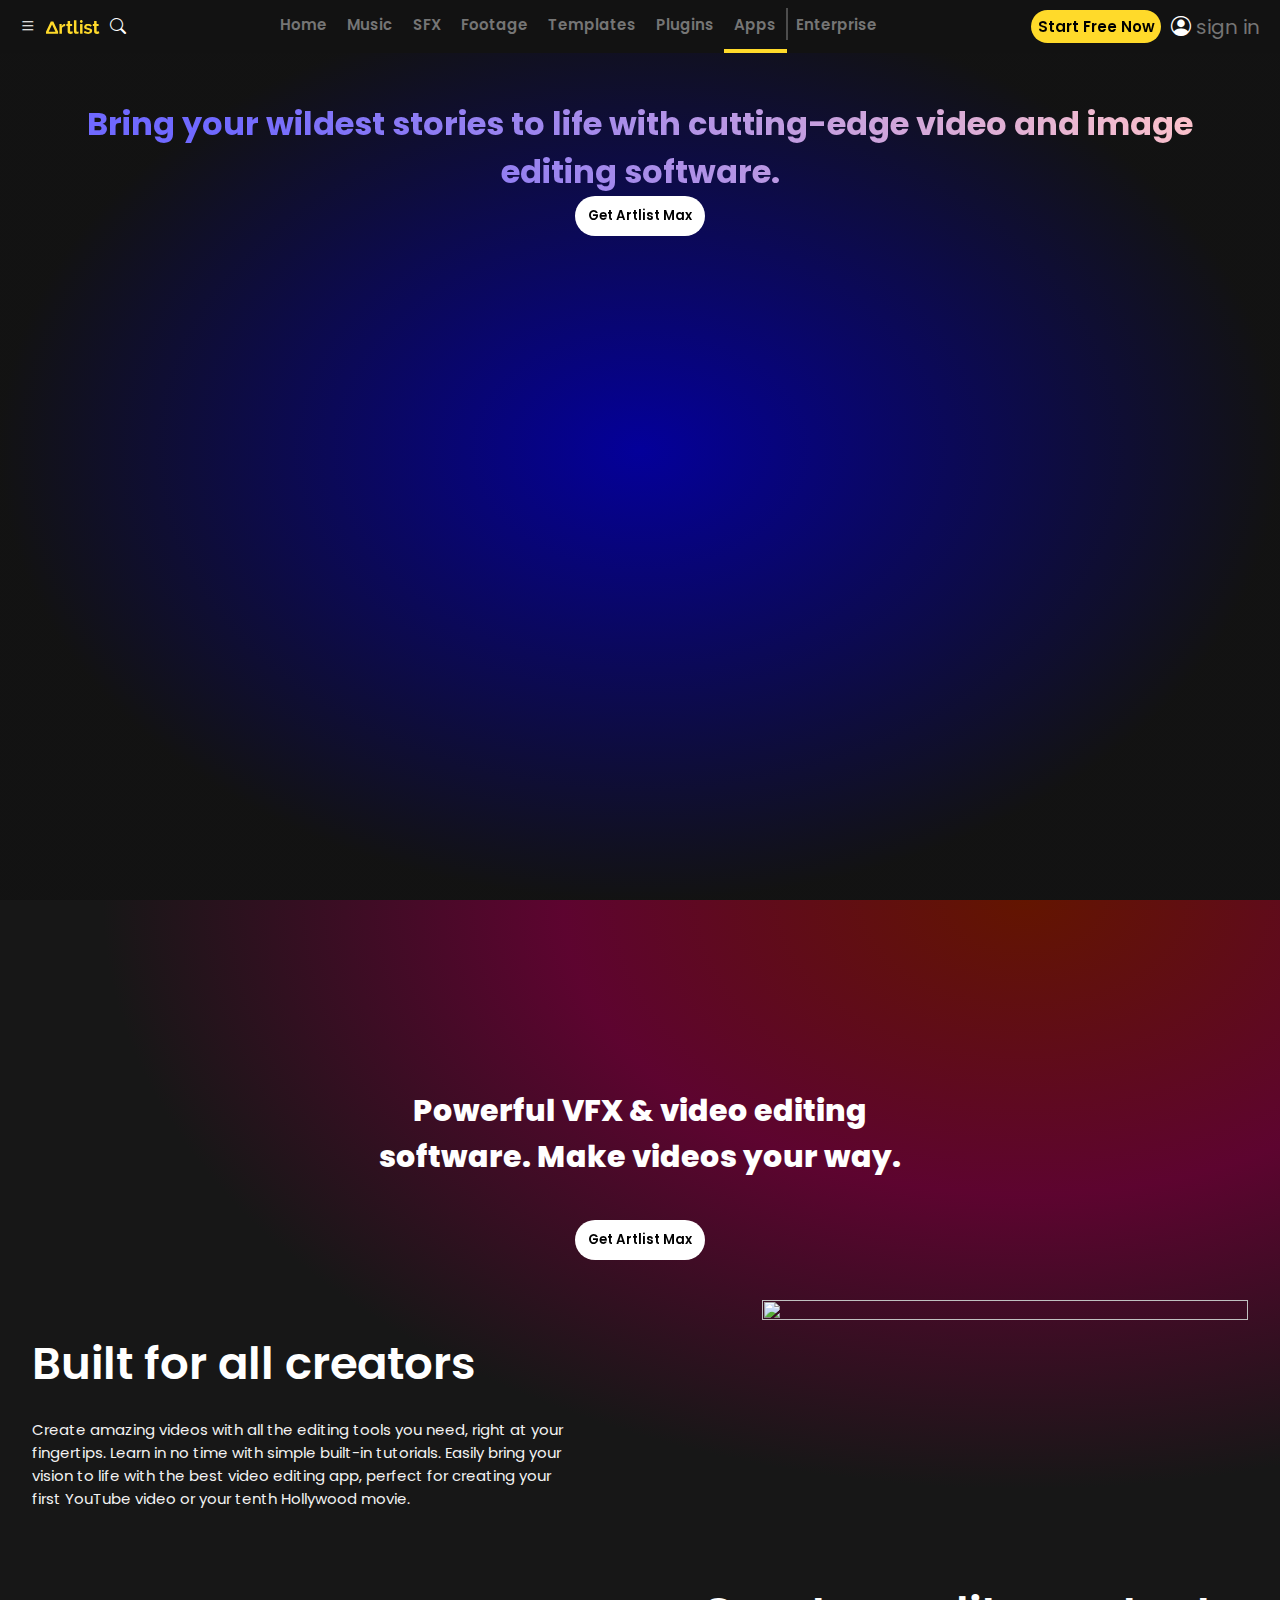
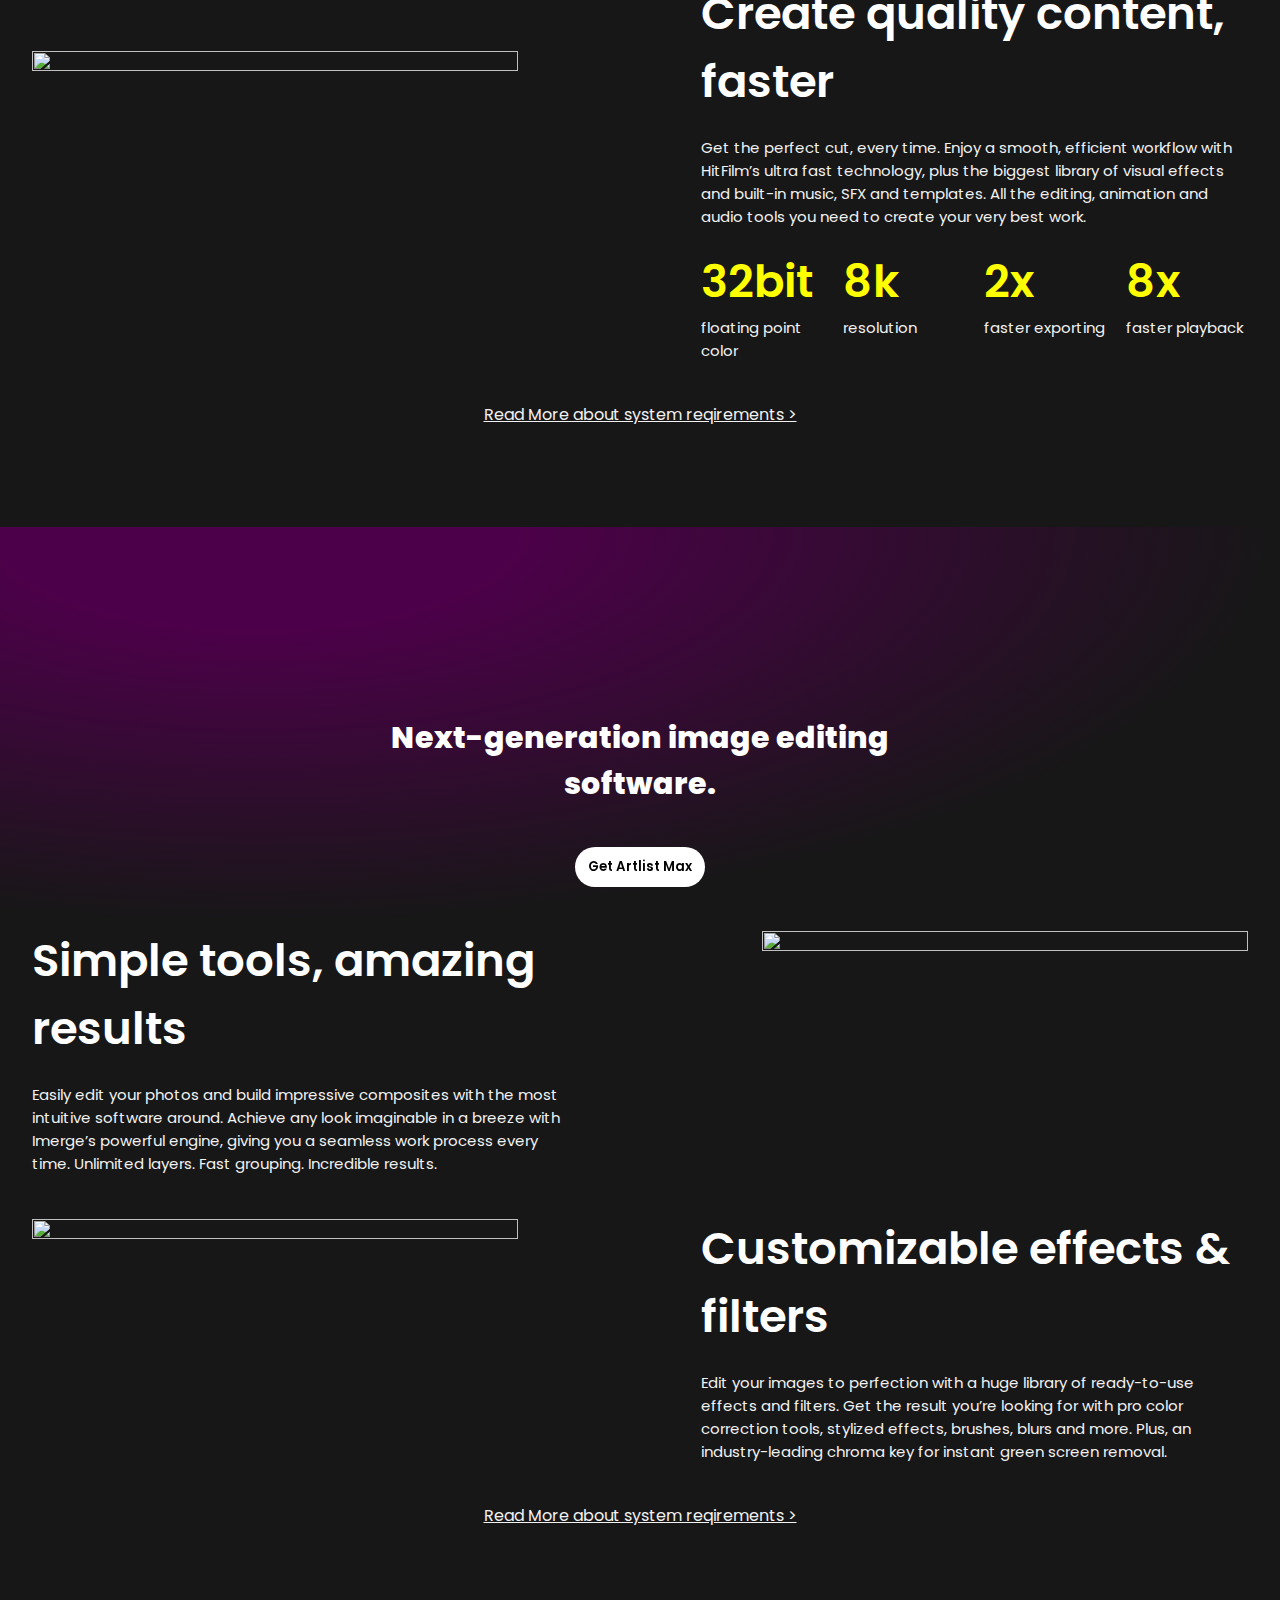
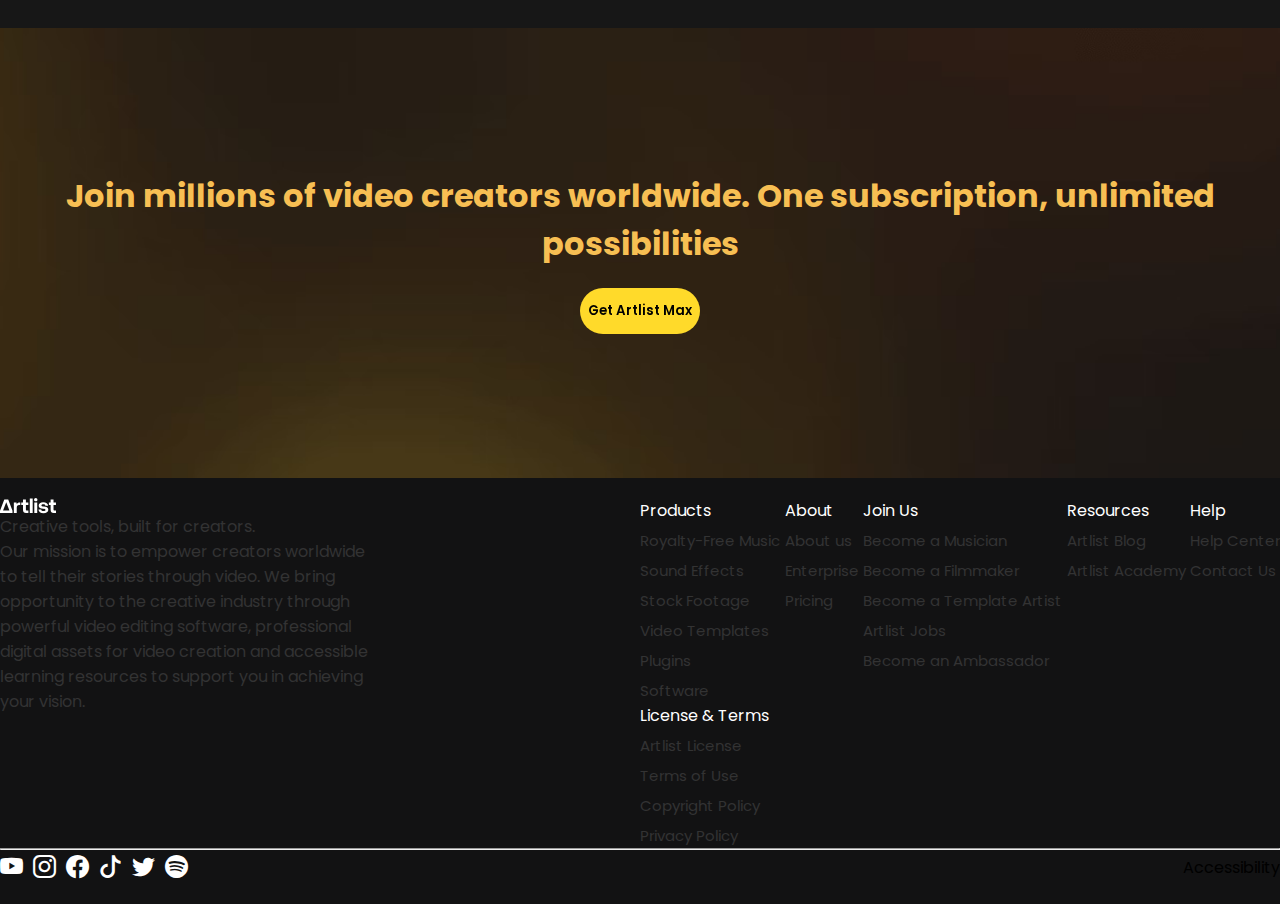
==== commit 7090f6dc: "sign in sign up logout" ====
--- a/apps.html
+++ b/apps.html
@@ -31,7 +31,7 @@
         </ul>
         <div class="right">
             <button class="login">Start Free Now</button>
-            <a href="#">Pricing</a>
+            <a href="#" class="logout">logout</a>
             <a href="./login.html" class="log"> <i class="bi bi-person-circle"></i> sign in</a>
         </div>
         <i class="bi bi-list list2"></i>
--- a/assets/css/style.css
+++ b/assets/css/style.css
@@ -206,6 +206,7 @@
 }
 nav .right button {
   min-width: 130px;
+  padding: 5px;
   font-weight: 600;
   border-radius: 20px;
   background-color: #ffda2a;
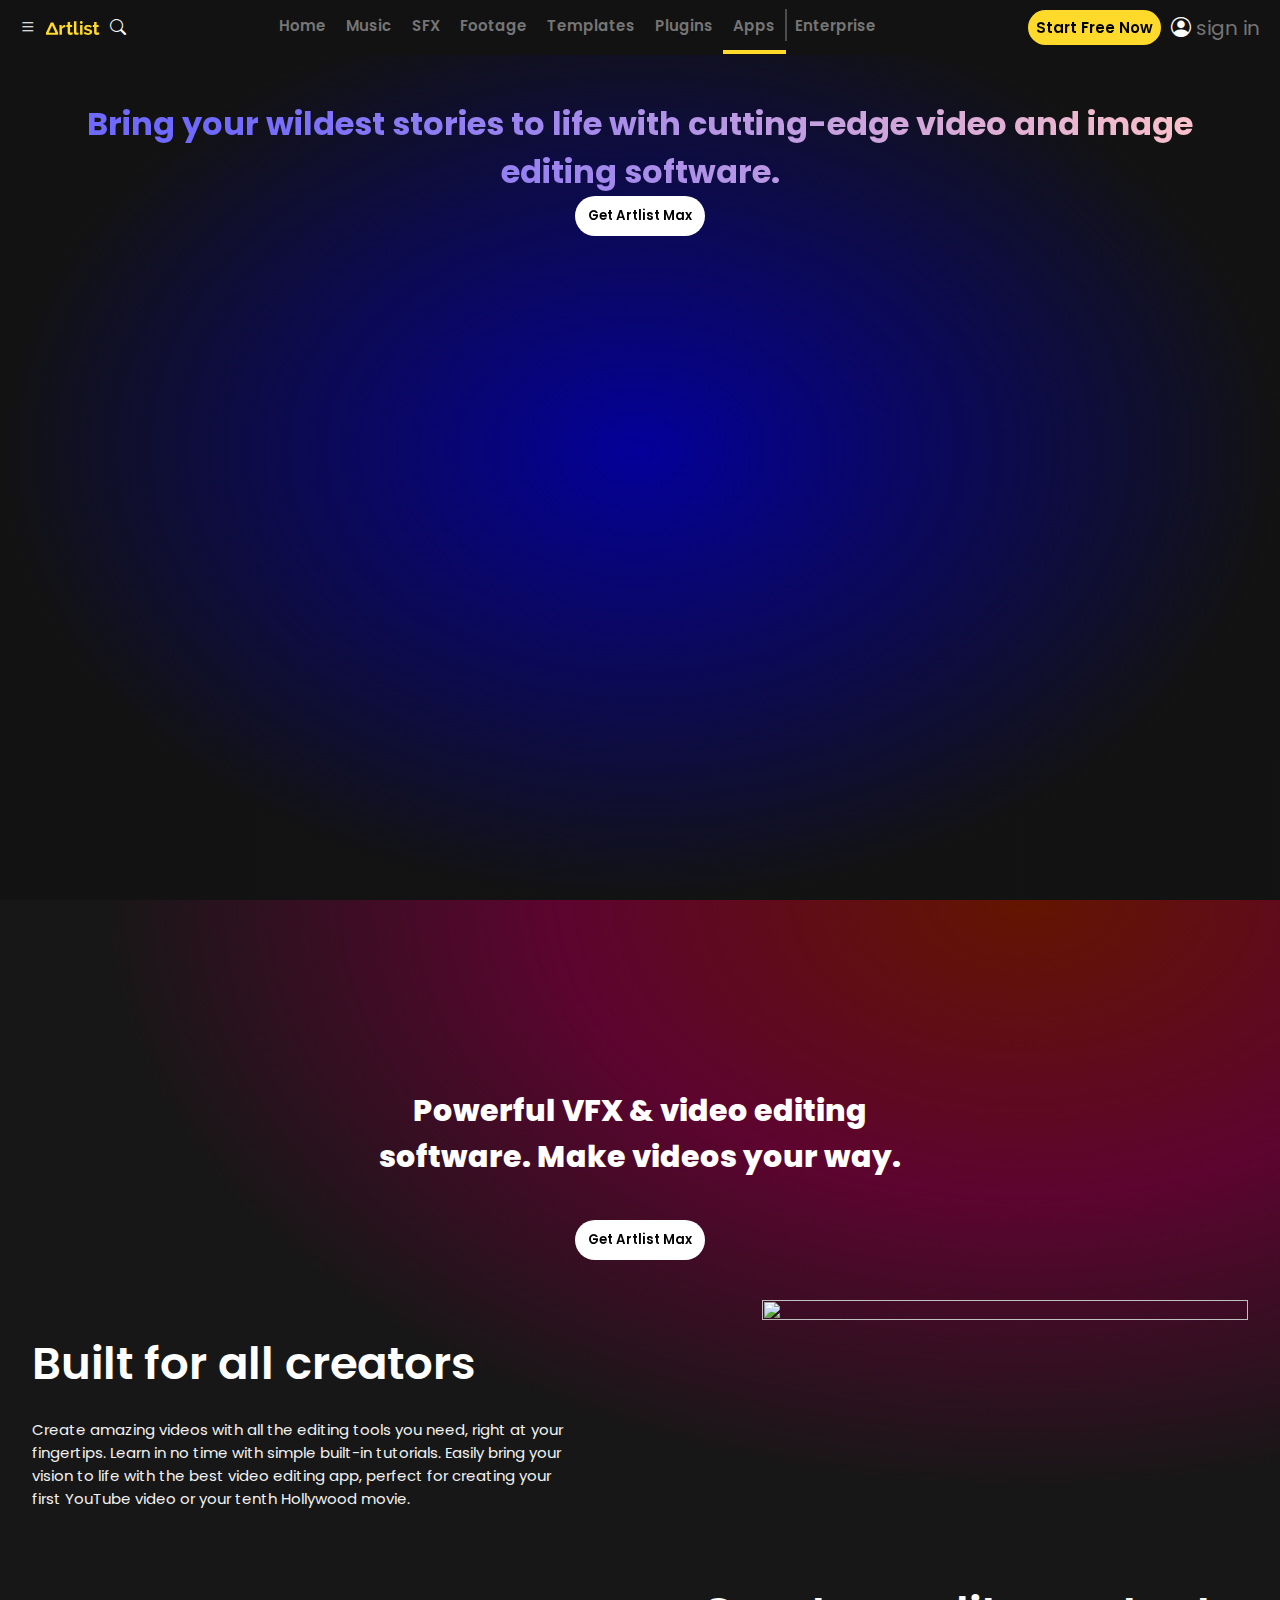
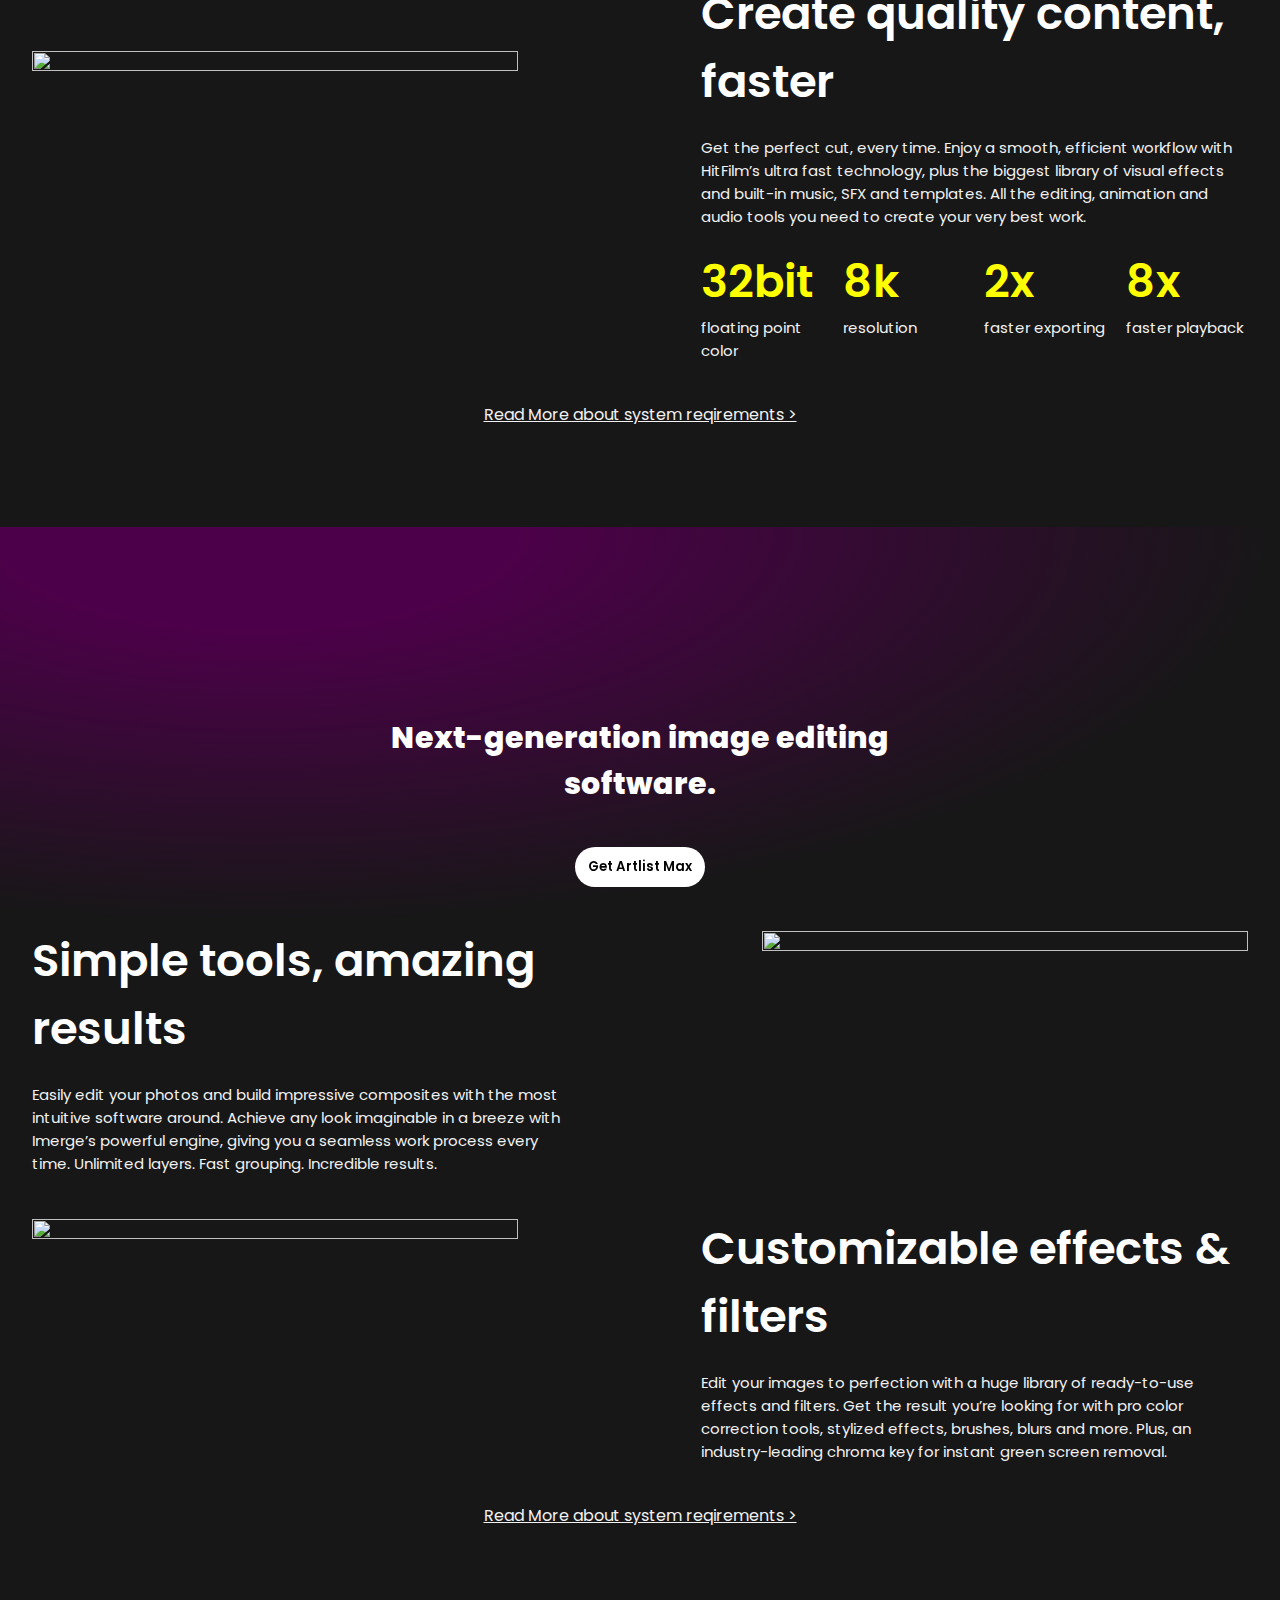
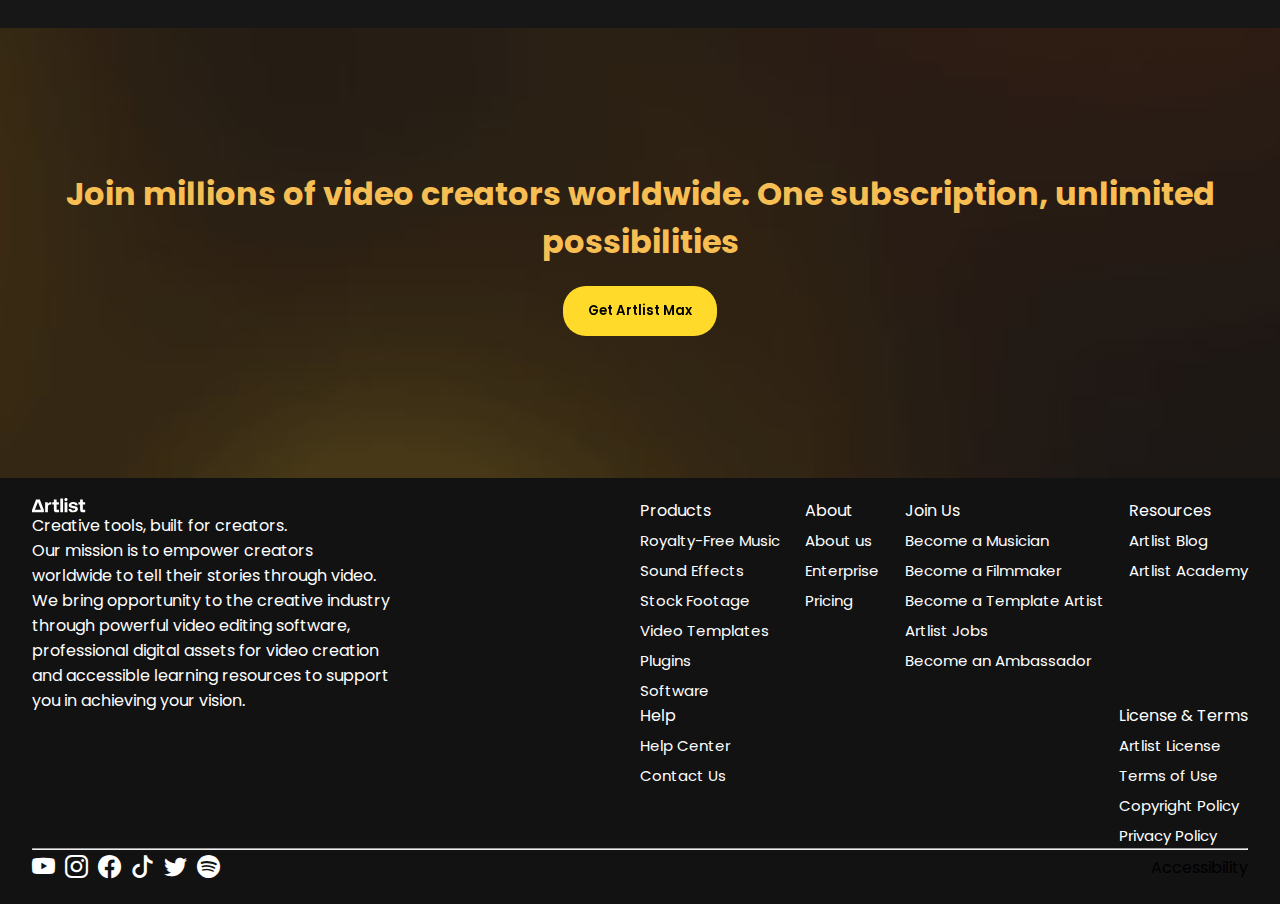
==== commit f9c4d4c6: "dizayn commit" ====
--- a/apps.html
+++ b/apps.html
@@ -16,7 +16,7 @@
     <nav>
         <div class="left">
             <i class="bi bi-list list1"></i>
-            <img src="./assets/image/artlist.logo.svg" alt="">
+            <img class="hom" src="./assets/image/artlist.logo.svg" alt="">
             <i class="bi bi-search"></i>
         </div>
         <ul class="center">
@@ -31,7 +31,7 @@
         </ul>
         <div class="right">
             <button class="login">Start Free Now</button>
-            <a href="#" class="logout">logout</a>
+            <button class="logout"><i class="bi bi-box-arrow-left"></i> Logout</button>
             <a href="./login.html" class="log"> <i class="bi bi-person-circle"></i> sign in</a>
         </div>
         <i class="bi bi-list list2"></i>
@@ -40,7 +40,7 @@
         <i class="bi bi-x list2-icon"></i>
         <div class="button">
             <button class="login">Start Free Now</button>
-            <button>Pricing</button>
+            <button class="logout"><i class="bi bi-box-arrow-left"></i> Logout</button>
         </div>
         <ul class="center">
             <li><a href="./index.html">Home</a></li>
@@ -63,25 +63,28 @@
     <div class="nav3">
         <i class="bi bi-x x2"></i>
         <div class="button">
-            <button class="login">Start Free Now</button>
-            <button>Pricing</button>
+        <h1>Library
+            Spotlight
+            For You</h1>
         </div>
         <ul class="center">
-            <li><a href="./index.html">Home</a></li>
-            <hr>
-            <li><a href="./music.html">Music</a></li>
-            <hr>
-            <li><a href="">Sound Effects</a></li>
-            <hr>
-            <li><a href="">Footage</a></li>
-            <hr>
-            <li><a href="">Templates</a></li>
-            <hr>
-            <li><a href="./plugins.html">Plugins</a></li>
-            <hr>
-            <li><a href="./apps.html">Apps</a></li>
-            <hr>
-            <li><a href="">Enterprise</a></li>
+            <li><a href="#">Enterprise</a></li>
+            <hr>
+            <li><a href="#">Artlist Blog</a></li>
+            <hr>
+            <li><a href="">Artlist Academy</a></li>
+            <hr>
+            <li><a href="">License & Terms
+            </a></li>
+            <hr>
+            <li><a href="">Favorit</a></li>
+            <hr>
+            <li><a href="">Plugins</a></li>
+            <hr>
+            <li><a href="">Help
+            </a></li>
+            <hr>
+            <li><a href="">Privacy Policy</a></li>
         </ul>
     </div>
     <section class="app">
--- a/assets/css/style.css
+++ b/assets/css/style.css
@@ -1,3 +1,4 @@
+@charset "UTF-8";
 @import url("https://fonts.googleapis.com/css2?family=Poppins:wght@100;200;300;400;500;600;700;800;900&display=swap");
 * {
   margin: 0;
@@ -202,11 +203,27 @@
   font-size: 20px;
 }
 nav .right .logout {
+  background-color: #ffda2a;
+  color: #000;
+  padding: 6px 8px;
+  border-radius: 20px;
+  display: flex;
+  gap: 5px;
+  align-items: center;
   display: none;
+  transition: all 0.5s ease;
+  filter: brightness(100%);
+  font-size: 15px !important;
+}
+nav .right .logout i {
+  color: #000;
+}
+nav .right .logout:hover {
+  filter: brightness(50%);
 }
 nav .right button {
   min-width: 130px;
-  padding: 5px;
+  padding: 6px 8px;
   font-weight: 600;
   border-radius: 20px;
   background-color: #ffda2a;
@@ -293,7 +310,7 @@
 }
 .nav2 ul li a {
   color: #fff;
-  font-size: 25px;
+  font-size: 15px;
 }
 
 .menu-open {
@@ -304,7 +321,7 @@
   position: fixed;
   min-height: 100vh;
   background-color: #121213;
-  width: 50%;
+  width: 30%;
   z-index: 10000000000000000000000;
   overflow: scroll;
   transform: translateX(-100%);
@@ -323,9 +340,15 @@
 }
 .nav3 .button {
   display: flex;
-  justify-content: center;
+  justify-content: flex-start;
+  align-items: flex-start;
   width: 100%;
   gap: 20px;
+}
+.nav3 .button h1 {
+  color: #fff;
+  white-space: wrap;
+  margin-left: 20px;
 }
 .nav3 .button button {
   width: 130px;
@@ -337,6 +360,7 @@
 .nav3 .button button:nth-child(1) {
   background-color: #ffda2a;
   transition: all 0.5s ease;
+  white-space: nowrap;
 }
 .nav3 .button button:nth-child(1):hover {
   filter: brightness(50%);
@@ -351,16 +375,25 @@
   background-color: #fff;
   color: #000;
 }
+.nav3 ul {
+  display: flex;
+  flex-direction: column;
+  gap: 10px;
+}
 .nav3 ul li {
   width: 100%;
 }
 .nav3 ul li a {
   color: #fff;
-  font-size: 25px;
+  font-size: 15px;
 }
 
 .menu-open {
   transform: translateX(0);
+}
+
+button {
+  white-space: nowrap;
 }
 
 .section1 {
@@ -381,36 +414,48 @@
   gap: 260px;
   position: relative;
 }
+.section1 .section11:hover .imag1 {
+  transform: translate(-10px, -10px);
+}
+.section1 .section11:hover .imag2 {
+  transform: translate(-10px, 10px);
+}
+.section1 .section11:hover .imag3 {
+  transform: translate(10px, -10px);
+}
+.section1 .section11:hover .imag4 {
+  transform: translate(10px, 10px);
+}
 .section1 .section11 .imag1 {
-  top: 50px;
-  left: 50px;
+  top: 30px;
+  left: 30px;
 }
 .section1 .section11 .imag1:hover {
-  transform: translate(-10px, -10px);
+  transform: translate(-15px, -15px);
 }
 .section1 .section11 .imag2 {
-  bottom: 50px;
-  left: 50px;
+  bottom: 30px;
+  left: 30px;
 }
 .section1 .section11 .imag2:hover {
-  transform: translate(-10px, 10px);
+  transform: translate(-15px, 15px);
 }
 .section1 .section11 .imag3 {
-  top: 50px;
-  right: 50px;
+  top: 30px;
+  right: 30px;
 }
 .section1 .section11 .imag3:hover {
-  transform: translate(10px, -10px);
+  transform: translate(15px, -15px);
 }
 .section1 .section11 .imag4 {
-  bottom: 50px;
-  right: 50px;
+  bottom: 30px;
+  right: 30px;
 }
 .section1 .section11 .imag4:hover {
-  transform: translate(10px, 10px);
+  transform: translate(15px, 15px);
 }
 .section1 .section11 .imag {
-  width: 15%;
+  width: 14%;
   position: absolute;
   transition: all 0.5s ease;
 }
@@ -866,12 +911,13 @@
   gap: 20px;
 }
 .section5 .section51 .text button {
-  padding: 13px 8px;
   font-weight: 600;
-  border-radius: 25px;
+  border-radius: 23px;
   background-color: #ffda2a;
   transition: all 0.5s ease;
   filter: brightness(100%);
+  white-space: nowrap;
+  padding: 15px 25px;
 }
 .section5 .section51 .text button:hover {
   filter: brightness(50%);
@@ -951,7 +997,7 @@
   background-color: #121213;
   width: 100%;
   flex-direction: column;
-  padding: 20px 0;
+  padding: 20px 32px;
   gap: 20px;
 }
 footer .bottom {
@@ -996,10 +1042,10 @@
   min-width: 240px;
 }
 footer .top .left p {
-  color: rgb(51, 51, 51);
+  color: #fff;
 }
 footer .top .left img {
-  color: rgb(178, 178, 178);
+  color: #ffda2a;
 }
 footer .top .right {
   display: flex;
@@ -1021,12 +1067,12 @@
   display: none;
 }
 footer .top .right ul li a {
-  color: rgb(51, 51, 51);
+  color: white;
   font-size: 15px;
   transition: all 0.5s ease;
 }
 footer .top .right ul li a:hover {
-  color: #fff;
+  color: #ffda2a;
 }
 
 @media screen and (max-width: 991px) {
@@ -1266,6 +1312,7 @@
   justify-content: center;
   gap: 20px;
   text-align: center;
+  align-items: flex-start;
 }
 .plugin2 .plugin21 .comp ul li {
   display: flex;
@@ -1282,8 +1329,9 @@
     width: 100%;
   }
   .plugin2 .plugin21 .comp ul {
-    align-items: flex-start;
-    justify-content: flex-start;
+    align-items: center;
+    justify-content: center;
+    width: 100%;
   }
 }
 .app {
@@ -1612,13 +1660,13 @@
   }
 }
 .music1 {
+  background-image: url(../image/music-homepage-banner-1280.jpg);
   background-size: cover;
   background-repeat: no-repeat;
   background-position: center;
   width: 100%;
   min-height: 100vh;
   padding-top: 200px;
-  background-image: url(../image/music-homepage-banner-1280.jpg);
 }
 .music1 .music11 {
   display: flex;
@@ -1664,24 +1712,26 @@
   gap: 20px;
 }
 .music1 .music11 .top .text .button :nth-child(1) {
-  padding: 8px 22px;
-  border-radius: 20px;
+  padding: 10px 16px;
+  border-radius: 25px;
   font-weight: 600;
   background-color: #ffda2a;
   transition: all 0.5s ease;
   filter: brightness(100%);
+  font-size: 20px;
 }
 .music1 .music11 .top .text .button :nth-child(1):hover {
   filter: brightness(50%);
 }
 .music1 .music11 .top .text .button :nth-child(2) {
-  padding: 8px 22px;
-  border-radius: 20px;
+  padding: 10px 16px;
+  border-radius: 25px;
   font-weight: 600;
   background-color: transparent;
   border: 1px solid #fff;
   transition: all 0.5s ease;
   color: #fff;
+  font-size: 20px;
 }
 .music1 .music11 .top .text .button :nth-child(2):hover {
   background-color: #fff;
@@ -1691,6 +1741,9 @@
 @media screen and (max-width: 776px) {
   .music1 {
     padding: 40px 0;
+  }
+  .music1 .music11 {
+    gap: 100px;
   }
   .music1 .music11 .top {
     align-items: center;
@@ -1815,4 +1868,287 @@
   .list .container .list11 .bottom ul li i {
     font-size: 10px;
   }
+}
+.playlist {
+  width: 100%;
+  background-color: #121213;
+  padding-block: 50px;
+  height: 100vh;
+  border-top: 1px solid #fff;
+  color: #fff;
+}
+.playlist .playlist1 {
+  width: 100%;
+  display: flex;
+  align-items: center;
+  justify-content: space-between;
+}
+.playlist .playlist1 .playsong {
+  width: 30%;
+  height: 90vh;
+  border: 1px solid #fff;
+  display: flex;
+  align-items: flex-start;
+  justify-content: flex-start;
+  flex-direction: column;
+  gap: 30px;
+  padding: 20px;
+}
+.playlist .playlist1 .playsong #search {
+  padding: 5px 10px;
+  font-size: 10px;
+  border-radius: 10px;
+  display: flex;
+  align-items: center;
+  width: 70%;
+}
+.playlist .playlist1 .playsong .song {
+  display: flex;
+  align-items: flex-start;
+  justify-content: flex-start;
+  flex-direction: column;
+  gap: 10px;
+  width: 100%;
+  overflow-y: scroll;
+}
+.playlist .playlist1 .playsong .song::-webkit-scrollbar-thumb {
+  background-color: #ffda2a;
+}
+.playlist .playlist1 .playsong .song::-webkit-scrollbar {
+  width: 2px;
+}
+.playlist .playlist1 .playsong .song .item {
+  display: flex;
+  align-items: center;
+  justify-content: space-between;
+  justify-content: space-around;
+  width: 100%;
+  padding: 2px;
+  border-radius: 10px;
+  background-color: #4c5262;
+}
+.playlist .playlist1 .playsong .song .item .text {
+  display: flex;
+  align-items: flex-start;
+  justify-content: flex-start;
+  flex-direction: column;
+  justify-content: center;
+  align-items: flex-start;
+  margin-top: 18px;
+  width: 60%;
+}
+.playlist .playlist1 .playsong .song .item h1 {
+  font-size: 14px;
+  white-space: nowrap;
+  text-overflow: ellipsis;
+}
+.playlist .playlist1 .playsong .song .item p {
+  font-size: 14px;
+  width: 100%;
+}
+.playlist .playlist1 .playsong .song .item i {
+  font-size: 15px;
+}
+.playlist .playlist1 .playsong .song .item .img {
+  width: 50px;
+  height: 50px;
+  border-radius: 99999px;
+}
+.playlist .playlist1 .playsong .song .item .img img {
+  width: 50px;
+  height: 50px;
+  border-radius: 99999px;
+  object-fit: cover;
+}
+.playlist .playlist1 .button {
+  width: 100%;
+  display: flex;
+  align-items: center;
+  justify-content: center;
+  gap: 5px;
+  margin-top: 5px;
+  flex-wrap: wrap;
+}
+.playlist .playlist1 .button button {
+  padding: 5px 10px;
+  border-radius: 25px;
+  font-weight: 600;
+  background-color: #ffda2a;
+  transition: all 0.5s ease;
+  filter: brightness(100%);
+  font-size: 10px;
+}
+.playlist .playlist1 .button button:hover {
+  filter: brightness(50%);
+}
+.playlist .playlist1 .playimg {
+  width: 70%;
+  height: 90vh;
+  border: 1px solid #fff;
+  display: flex;
+  align-items: flex-start;
+  justify-content: flex-start;
+  flex-direction: column;
+  gap: 30px;
+  padding: 10px;
+  overflow-y: scroll;
+}
+.playlist .playlist1 .playimg::-webkit-scrollbar-thumb {
+  background-color: #ffda2a;
+}
+.playlist .playlist1 .playimg::-webkit-scrollbar {
+  width: 2px;
+}
+.playlist .playlist1 .playimg h1 {
+  font-size: 20px;
+  border-bottom: 1px solid #ffda2a;
+  display: inline-block;
+}
+.playlist .playlist1 .playimg .pop, .playlist .playlist1 .playimg .Piano, .playlist .playlist1 .playimg .Hiphop {
+  width: 100%;
+  display: flex;
+  align-items: flex-start;
+  justify-content: flex-start;
+  flex-direction: column;
+  gap: 1px;
+}
+.playlist .playlist1 .playimg .pop .title, .playlist .playlist1 .playimg .Piano .title, .playlist .playlist1 .playimg .Hiphop .title {
+  width: 100%;
+}
+.playlist .playlist1 .playimg .pop .image, .playlist .playlist1 .playimg .Piano .image, .playlist .playlist1 .playimg .Hiphop .image {
+  display: flex;
+  align-items: flex-start;
+  justify-content: flex-start;
+  white-space: nowrap;
+  overflow-x: scroll;
+  gap: 10px;
+  width: 100%;
+  padding: 4px 0;
+}
+.playlist .playlist1 .playimg .pop .image::-webkit-scrollbar-thumb, .playlist .playlist1 .playimg .Piano .image::-webkit-scrollbar-thumb, .playlist .playlist1 .playimg .Hiphop .image::-webkit-scrollbar-thumb {
+  background-color: #ffda2a;
+  cursor: pointer;
+}
+.playlist .playlist1 .playimg .pop .image::-webkit-scrollbar, .playlist .playlist1 .playimg .Piano .image::-webkit-scrollbar, .playlist .playlist1 .playimg .Hiphop .image::-webkit-scrollbar {
+  height: 4px;
+}
+.playlist .playlist1 .playimg .pop .image .imag, .playlist .playlist1 .playimg .Piano .image .imag, .playlist .playlist1 .playimg .Hiphop .image .imag {
+  width: 120px;
+  height: 120px;
+  border-radius: 99999px;
+}
+.playlist .playlist1 .playimg .pop .image .imag img, .playlist .playlist1 .playimg .Piano .image .imag img, .playlist .playlist1 .playimg .Hiphop .image .imag img {
+  width: 120px;
+  height: 120px;
+  border-radius: 99999px;
+  object-fit: cover;
+  overflow: hidden;
+}
+
+@media screen and (max-width: 991px) {
+  .playlist .playlist1 .playsong {
+    width: 55%;
+  }
+  .playlist .playlist1 .playimg {
+    width: 45%;
+  }
+}
+@media screen and (max-width: 571px) {
+  .playlist .playlist1 .playsong {
+    width: 100%;
+  }
+  .playlist .playlist1 .playimg {
+    display: none;
+  }
+  .playlist .playlist1 .filter {
+    display: block;
+  }
+}
+.music-container {
+  position: fixed;
+  bottom: 0;
+  left: 0;
+  width: 100%;
+  background-color: #222;
+  display: flex;
+  align-items: center;
+  justify-content: space-between;
+  padding: 10px;
+  box-shadow: 0px -1px 5px rgba(0, 0, 0, 0.1);
+}
+.music-container h1 {
+  font-size: 15px;
+}
+
+.music-controls button,
+.volume-control button {
+  background-color: transparent;
+  border: none;
+  cursor: pointer;
+  font-size: 20px;
+  color: #ffc107; /* Sarı tonu */
+}
+
+.music-info {
+  flex-grow: 1;
+  text-align: center;
+}
+
+.progress {
+  flex-grow: 5;
+  height: 10px;
+  background-color: #ccc;
+  border-radius: 5px;
+  overflow: hidden;
+  position: relative; /* İlave */
+}
+
+.progress .progress-bar {
+  /* İlerleme çubuğunun rengi */
+  /* Sarı tonu */
+  width: 100%; /* İlave */
+  height: 100%; /* İlave */
+  position: absolute; /* İlave */
+  top: 0; /* İlave */
+  left: 0; /* İlave */
+  appearance: none; /* İlave */
+  border: none; /* İlave */
+  border-radius: 5px; /* İlave */
+  outline: none; /* İlave */
+  background-color: #ffda2a;
+}
+
+input[type=range] {
+  -webkit-appearance: none; /* Safari ve Chrome için varsayılan stilleri devre dışı bırak */
+  width: 100%;
+  height: 10px;
+  background: #ffda2a; /* Renk gradyanı */
+  border-radius: 5px;
+  outline: none; /* Odaklanıldığında kenarlığı kaldır */
+}
+
+input[type=range]::-webkit-slider-thumb {
+  -webkit-appearance: none; /* Safari ve Chrome için varsayılan stilleri devre dışı bırak */
+  width: 20px;
+  height: 20px;
+  background: #121213; /* Başlangıçta beyaz renkte bir başlık */
+  border-radius: 50%; /* Yuvarlatılmış kenarlığı */
+  cursor: pointer; /* Fareyi el tipine dönüştür */
+  border: 2px solid #ccc; /* Kenarlık ekleyin */
+}
+
+.volume-control {
+  flex-grow: 1;
+  display: flex;
+  align-items: center;
+}
+
+.time-control {
+  flex-grow: 1;
+  display: flex;
+  justify-content: space-between;
+}
+
+.song-title {
+  font-size: 20px;
 }/*# sourceMappingURL=style.css.map */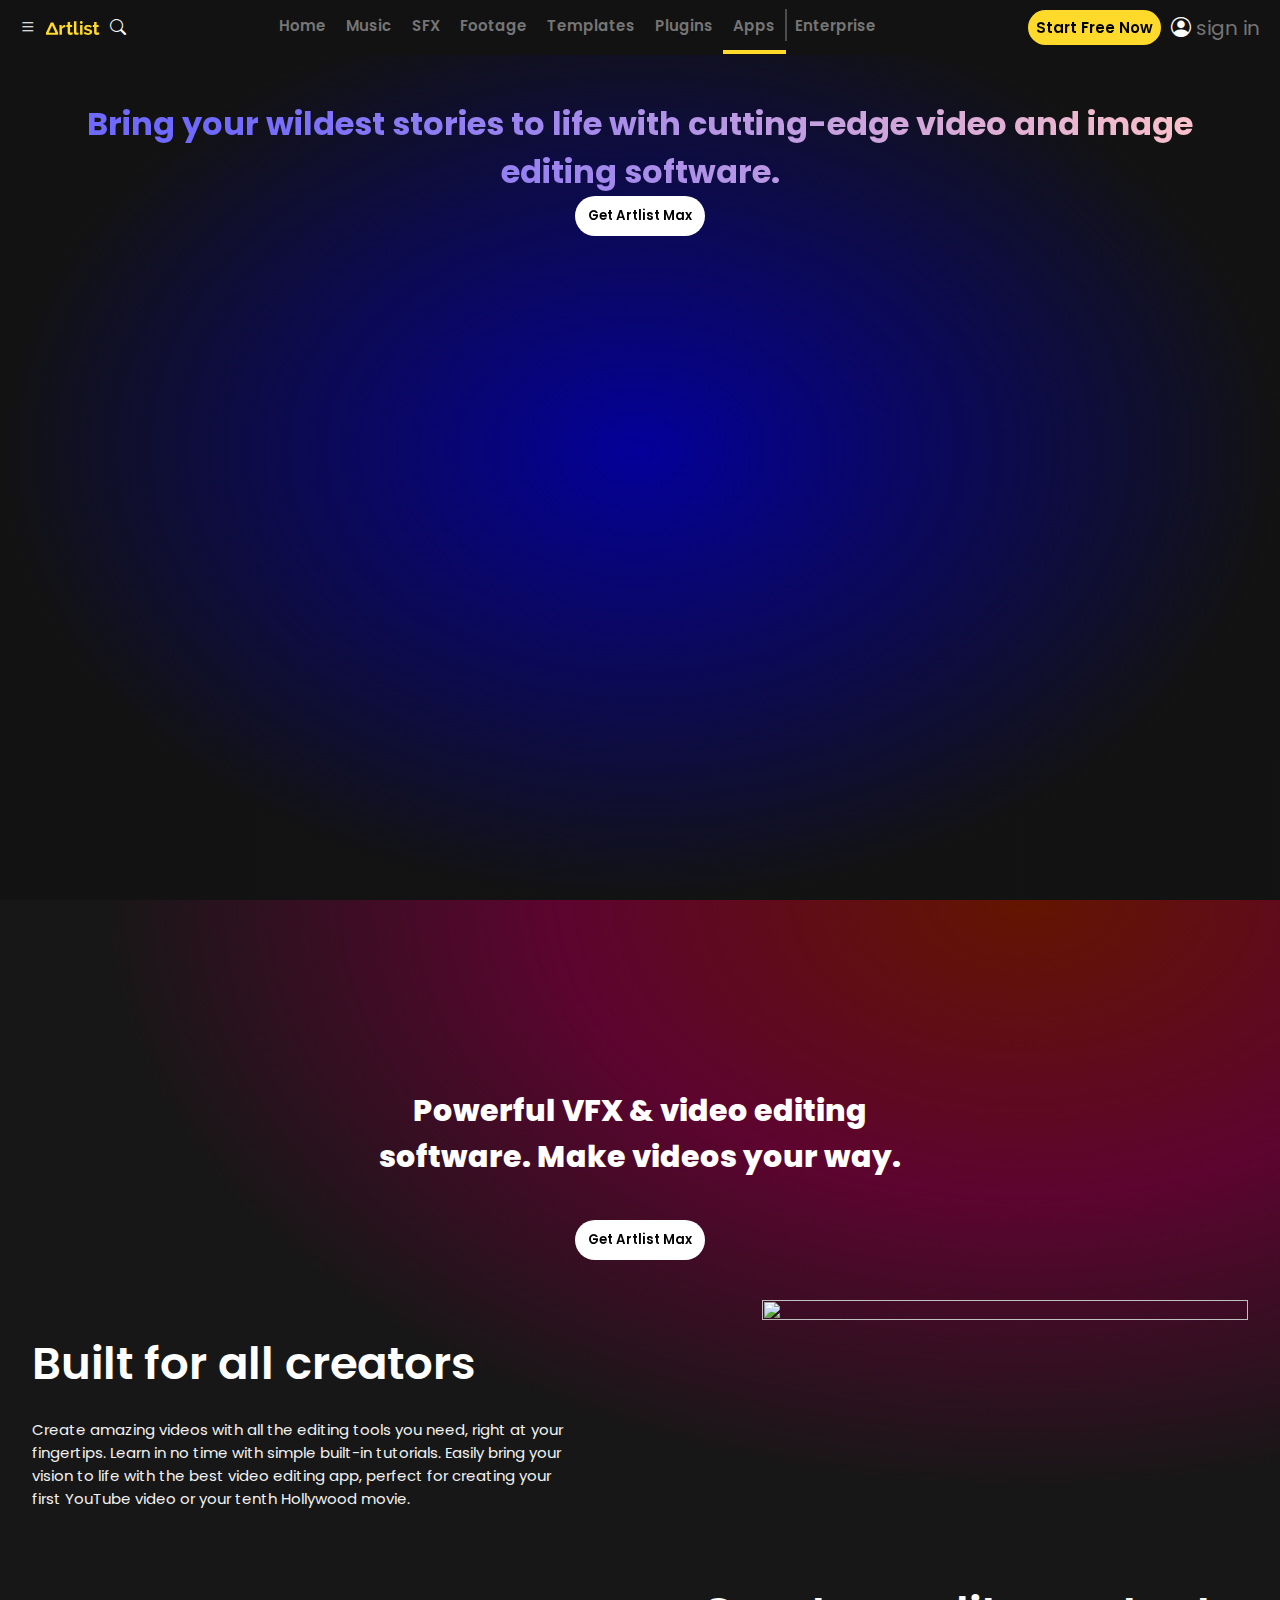
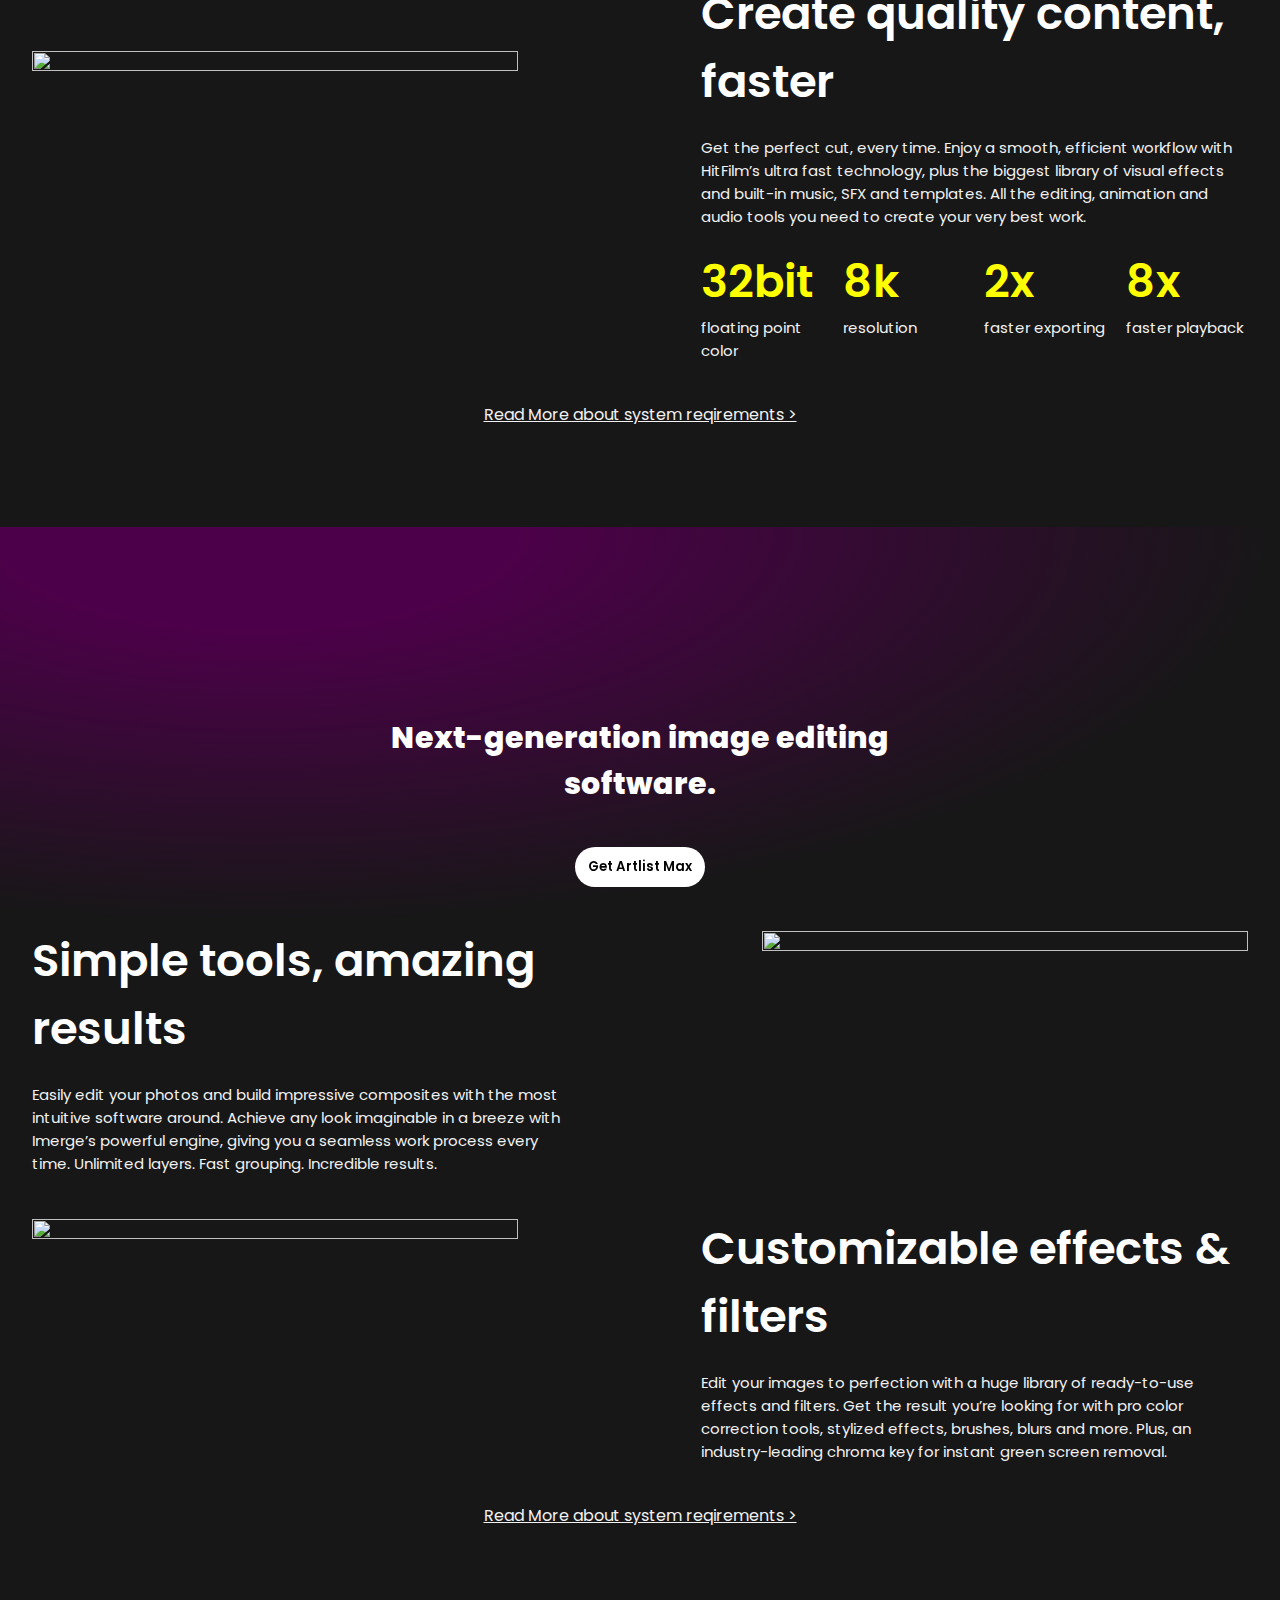
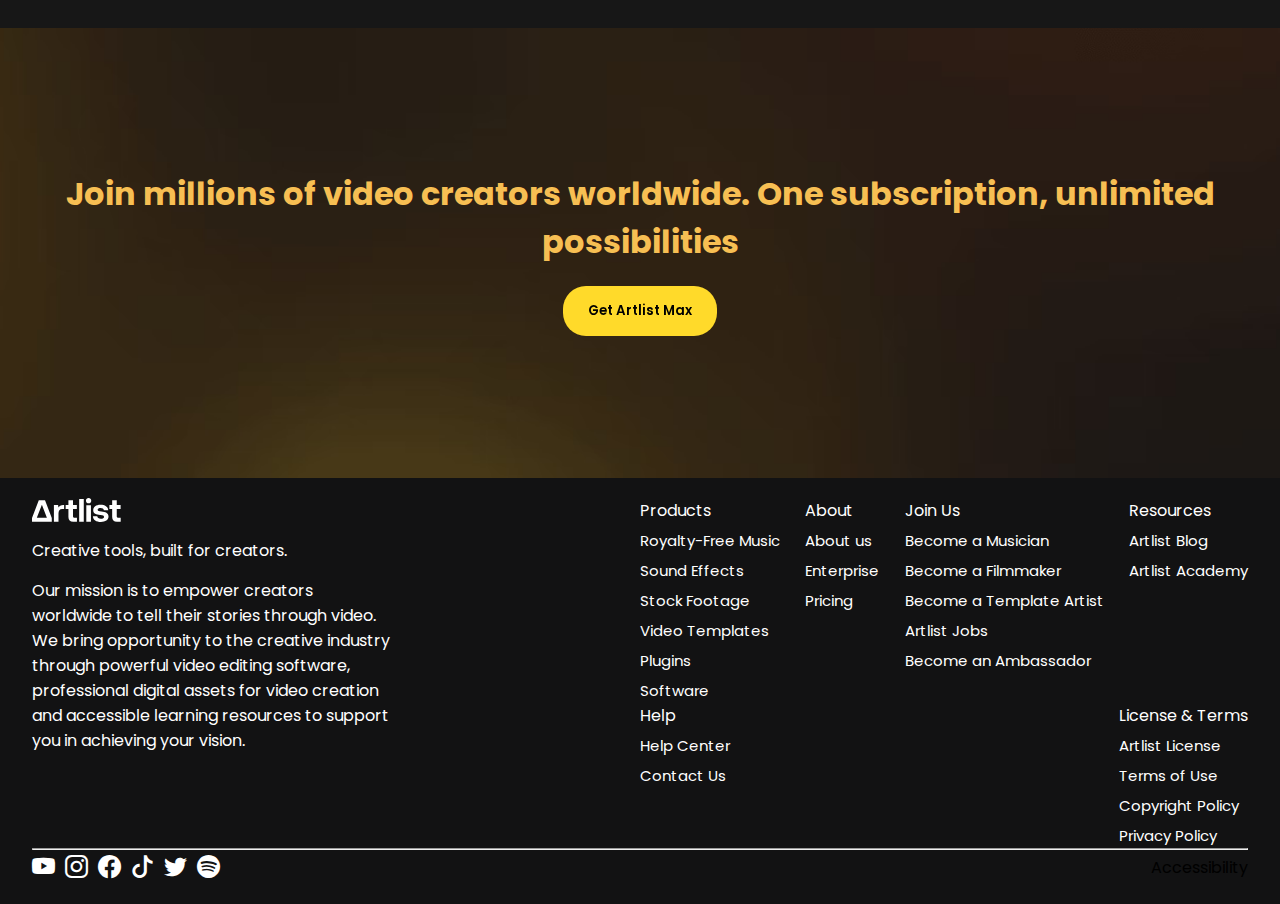
==== commit c7886f94: "change commit" ====
--- a/apps.html
+++ b/apps.html
@@ -39,6 +39,7 @@
     <div class="nav2">
         <i class="bi bi-x list2-icon"></i>
         <div class="button">
+            <a href="#" class="log"> <i class="bi bi-person-circle"></i> sign in</a>
             <button class="login">Start Free Now</button>
             <button class="logout"><i class="bi bi-box-arrow-left"></i> Logout</button>
         </div>
@@ -203,7 +204,7 @@
     <footer>
         <div class="top">
             <div class="left">
-                <svg width="15%" height="15%" style="color: #fff;" viewBox="0 0 47 13" fill="currentColor"
+                <svg width="25%" height="15%" style="color: #fff;" viewBox="0 0 47 13" fill="currentColor"
                     xmlns="http://www.w3.org/2000/svg">
                     <path
                         d="M30.5454 1.36828C30.5454 2.12396 29.9328 2.73655 29.1771 2.73655C28.4214 2.73655 27.8088 2.12396 27.8088 1.36828C27.8088 0.612598 28.4214 0 29.1771 0C29.9328 0 30.5454 0.612598 30.5454 1.36828ZM26.6818 12.2524H24.3134V0.508286H26.6818V12.2524ZM23.1691 12.2524V10.1788H21.9933C21.3718 10.1788 21.1366 9.90785 21.1366 9.40022V5.62534H23.1187V3.62885H21.1366V1.21293H18.7682L18.7705 3.62885L17.3444 3.63266L17.3404 5.62534H18.7682V9.7861C18.7682 11.4303 19.5913 12.2524 21.2374 12.2524H23.1691ZM16.1379 3.62885C14.7941 3.62885 14.1222 4.14895 13.6519 4.9207L13.4323 3.63266H11.2835V12.2567H13.6539V8.02656C13.6539 6.71794 14.1894 5.6658 15.6003 5.6658H16.5543V3.63266L16.1379 3.62885ZM27.995 12.2524H30.3802V3.72521H27.995V12.2524ZM35.5116 12.353C33.1096 12.353 31.4802 11.2289 31.3795 9.38345H33.6303C33.7143 10.1384 34.3694 10.6585 35.5284 10.6585C36.5194 10.6585 37.1241 10.3397 37.1241 9.73577C37.1241 9.05717 36.5789 8.98541 35.2934 8.8162L35.142 8.79624C33.1264 8.56136 31.5642 8.10838 31.5642 6.32999C31.5642 4.61871 33.0592 3.49463 35.2764 3.51141C37.5944 3.51141 39.1902 4.53482 39.3077 6.29643H37.0401C36.9729 5.60857 36.3178 5.18914 35.3604 5.18914C34.4365 5.18914 33.8319 5.52468 33.8319 6.07833C33.8319 6.71115 34.5232 6.79471 35.6931 6.93611L35.8139 6.95075C37.796 7.15207 39.4421 7.60506 39.4421 9.55122C39.4421 11.2625 37.8296 12.353 35.5116 12.353ZM45.7217 12.2524V10.1788H44.5459C43.9244 10.1788 43.6892 9.90785 43.6892 9.40023V5.62535H45.6713V3.62886H43.6892V1.21294H41.3208L41.3231 3.62886L39.897 3.63267L39.893 5.62535H41.3208V9.78611C41.3208 11.4303 42.1439 12.2524 43.79 12.2524H45.7217ZM5.02751 12.247H2.14772H0V10.3357L3.49117 1.22374H6.70832L10.1946 10.3335V12.247H7.94583H7.10308H5.02751ZM7.67152 10.1609L5.09734 3.50719L2.48466 10.1609H7.67152Z">
--- a/assets/css/style.css
+++ b/assets/css/style.css
@@ -5,6 +5,10 @@
   padding: 0;
   box-sizing: border-box;
   font-family: poppins, sans-serif;
+}
+
+i {
+  cursor: pointer;
 }
 
 :root {
@@ -281,12 +285,16 @@
   width: 100%;
   gap: 20px;
 }
-.nav2 .button button {
+.nav2 .button button, .nav2 .button a {
   width: 130px;
   padding: 10px;
   font-weight: 600;
   border-radius: 20px;
   font-size: 15px;
+}
+.nav2 .button a {
+  color: #fff;
+  border: 1px solid white;
 }
 .nav2 .button button:nth-child(1) {
   background-color: #ffda2a;
@@ -349,6 +357,8 @@
   color: #fff;
   white-space: wrap;
   margin-left: 20px;
+  font-size: 2vw;
+  cursor: pointer;
 }
 .nav3 .button button {
   width: 130px;
@@ -462,7 +472,8 @@
 .section1 .section11 .imag img {
   width: 100%;
   height: 100%;
-  object-fit: cover;
+  -o-object-fit: cover;
+     object-fit: cover;
 }
 .section1 .section11 .hidden {
   display: flex;
@@ -729,7 +740,8 @@
 .section3 .section31 .comment .com .image img {
   width: 100%;
   height: 100%;
-  object-fit: cover;
+  -o-object-fit: cover;
+     object-fit: cover;
 }
 .section3 .section31 .video {
   display: flex;
@@ -787,7 +799,8 @@
 .section3 .section31 .top .image img {
   width: 100%;
   height: 100%;
-  object-fit: cover;
+  -o-object-fit: cover;
+     object-fit: cover;
 }
 .section3 .section31 .top .image3 {
   width: 30%;
@@ -795,7 +808,8 @@
 .section3 .section31 .top .image3 img {
   width: 100%;
   height: 100%;
-  object-fit: cover;
+  -o-object-fit: cover;
+     object-fit: cover;
 }
 
 @media screen and (max-width: 991px) {
@@ -869,7 +883,8 @@
 .section4 .section41 .bottom img {
   width: 100%;
   min-height: 100vh;
-  object-fit: cover;
+  -o-object-fit: cover;
+     object-fit: cover;
 }
 
 @media screen and (max-width: 991px) {
@@ -1039,6 +1054,7 @@
   justify-content: flex-start;
   flex-direction: column;
   width: 30%;
+  gap: 15px;
   min-width: 240px;
 }
 footer .top .left p {
@@ -1046,6 +1062,10 @@
 }
 footer .top .left img {
   color: #ffda2a;
+}
+footer .top .left .logos {
+  width: 35%;
+  height: 15%;
 }
 footer .top .right {
   display: flex;
@@ -1092,7 +1112,6 @@
   }
   footer .top .right ul span {
     min-width: 200px;
-    border-bottom: 1px solid #fff;
   }
   footer .top .right ul li {
     display: none;
@@ -1130,7 +1149,8 @@
 }
 .plugin .plugin1 .text h1 {
   background-image: linear-gradient(54.08deg, rgb(112, 105, 255) 18.46%, rgb(253, 194, 202) 95.34%);
-  background-clip: text;
+  -webkit-background-clip: text;
+          background-clip: text;
   -webkit-text-fill-color: transparent;
   -webkit-box-decoration-break: clone;
 }
@@ -1287,7 +1307,8 @@
   width: 70%;
   font-weight: 900;
   background-image: linear-gradient(54.08deg, rgb(112, 105, 255) 18.46%, rgb(253, 194, 202) 95.34%);
-  background-clip: text;
+  -webkit-background-clip: text;
+          background-clip: text;
   -webkit-text-fill-color: transparent;
   -webkit-box-decoration-break: clone;
 }
@@ -1358,7 +1379,8 @@
 }
 .app .app1 .text h1 {
   background-image: linear-gradient(54.08deg, rgb(112, 105, 255) 18.46%, rgb(253, 194, 202) 95.34%);
-  background-clip: text;
+  -webkit-background-clip: text;
+          background-clip: text;
   -webkit-text-fill-color: transparent;
 }
 .app .app1 .text button {
@@ -1456,7 +1478,8 @@
 .app2 .app21 .cart .image img {
   width: 100%;
   height: 100%;
-  object-fit: cover;
+  -o-object-fit: cover;
+     object-fit: cover;
 }
 .app2 .app21 .top {
   display: flex;
@@ -1489,6 +1512,18 @@
   text-decoration: underline;
 }
 
+@media screen and (max-width: 850px) {
+  .app2 .app21 .cart {
+    flex-direction: column;
+  }
+  .app2 .app21 .cart .text {
+    width: 100%;
+  }
+  .app2 .app21 .cart .text .date {
+    display: grid;
+    grid-template-columns: repeat(2, 1fr);
+  }
+}
 @media screen and (max-width: 776px) {
   .app2 .app21 .top p {
     width: 100%;
@@ -1590,7 +1625,8 @@
 .app3 .app31 .cart .image img {
   width: 100%;
   height: 100%;
-  object-fit: cover;
+  -o-object-fit: cover;
+     object-fit: cover;
 }
 .app3 .app31 .top {
   display: flex;
@@ -1666,7 +1702,7 @@
   background-position: center;
   width: 100%;
   min-height: 100vh;
-  padding-top: 200px;
+  padding-top: 100px;
 }
 .music1 .music11 {
   display: flex;
@@ -1958,7 +1994,8 @@
   width: 50px;
   height: 50px;
   border-radius: 99999px;
-  object-fit: cover;
+  -o-object-fit: cover;
+     object-fit: cover;
 }
 .playlist .playlist1 .button {
   width: 100%;
@@ -2041,7 +2078,8 @@
   width: 120px;
   height: 120px;
   border-radius: 99999px;
-  object-fit: cover;
+  -o-object-fit: cover;
+     object-fit: cover;
   overflow: hidden;
 }
 
@@ -2080,12 +2118,21 @@
   font-size: 15px;
 }
 
-.music-controls button,
+.music-controls button {
+  cursor: pointer;
+  background-color: transparent;
+  border: none;
+  cursor: pointer;
+  font-size: 20px;
+  color: #ffc107; /* Sarı tonu */
+}
+
 .volume-control button {
   background-color: transparent;
   border: none;
   cursor: pointer;
   font-size: 20px;
+  margin-left: 20px;
   color: #ffc107; /* Sarı tonu */
 }
 
@@ -2095,8 +2142,8 @@
 }
 
 .progress {
-  flex-grow: 5;
   height: 10px;
+  flex-grow: 1.2;
   background-color: #ccc;
   border-radius: 5px;
   overflow: hidden;
@@ -2111,7 +2158,9 @@
   position: absolute; /* İlave */
   top: 0; /* İlave */
   left: 0; /* İlave */
-  appearance: none; /* İlave */
+  -webkit-appearance: none;
+     -moz-appearance: none;
+          appearance: none; /* İlave */
   border: none; /* İlave */
   border-radius: 5px; /* İlave */
   outline: none; /* İlave */
@@ -2138,17 +2187,254 @@
 }
 
 .volume-control {
-  flex-grow: 1;
+  flex-grow: 0.1;
   display: flex;
   align-items: center;
 }
 
 .time-control {
   flex-grow: 1;
-  display: flex;
-  justify-content: space-between;
+  margin-left: 20px;
+  display: flex;
+  justify-content: space-around;
+  flex-wrap: wrap;
 }
 
 .song-title {
   font-size: 20px;
+}
+
+#video-container2 {
+  position: relative;
+  width: 100%;
+  height: 100%;
+  display: none;
+  height: 350px;
+  overflow: hidden;
+  color: #ccc;
+}
+
+.imag23 {
+  width: 100px;
+  height: 100px;
+  border-radius: 50%;
+  margin-left: 20px;
+  cursor: pointer;
+  animation: rotateAnimation 10s linear infinite; /* 2 saniyə müddətində, linearna dövrələndirilən sonsuz animasiya */
+}
+
+@keyframes rotateAnimation {
+  from {
+    transform: rotate(0deg); /* Başlanğıc rotasiya açısı */
+  }
+  to {
+    transform: rotate(360deg); /* 360 dərəcə (bir tam dövrə) rotasiya açısı */
+  }
+}
+.yaz {
+  color: #ccc;
+  position: absolute;
+  top: 50%;
+  left: 30%;
+  width: 50%;
+  text-align: start;
+  transform: translate(-50%, -50%);
+}
+.yaz button {
+  padding: 10px 14px;
+  border-radius: 25px;
+  font-weight: 600;
+  background-color: #ffda2a;
+  transition: all 0.5s ease;
+  filter: brightness(100%);
+  color: #fff;
+  font-size: 20px;
+}
+.yaz button:hover {
+  filter: brightness(50%);
+}
+
+.video21 {
+  min-width: 100%;
+  min-height: 100%;
+  width: auto;
+  position: absolute;
+  top: 50%;
+  left: 50%;
+  transform: translate(-50%, -50%);
+}
+
+@media screen and (max-width: 771px) {
+  .music-container {
+    flex-direction: column;
+    width: 100%;
+  }
+  .time-control {
+    gap: 20px;
+  }
+}
+.imag {
+  position: relative;
+  display: inline-block;
+}
+
+.imag img {
+  display: block;
+  transition: filter 0.3s ease; /* Geçiş efekti için */
+}
+
+.imag p {
+  position: absolute;
+  bottom: 0;
+  left: 0;
+  width: 100%;
+  white-space: wrap;
+  color: white;
+  padding: 10px;
+  margin: 0;
+  cursor: pointer;
+  opacity: 0; /* Başlangıçta görünmez yapar */
+  transition: opacity 0.3s ease; /* Geçiş efekti için */
+}
+
+.imag:hover img {
+  filter: brightness(70%); /* Resmi karartır */
+}
+
+.imag:hover p {
+  opacity: 1; /* Metni görünür yapar */
+}
+
+.acount {
+  width: 100%;
+  padding-block: 50px;
+}
+.acount .acount1 {
+  display: flex;
+  align-items: center;
+  justify-content: space-between;
+  width: 100%;
+}
+.acount .acount1 .left {
+  width: 25%;
+  border: 1px solid #fff;
+  height: 100vh;
+  gap: 30px;
+  color: #fff;
+  display: flex;
+  align-items: flex-start;
+  justify-content: flex-start;
+  flex-direction: column;
+  font-size: 20px;
+}
+.acount .acount1 .left button {
+  border: none;
+  background-color: transparent;
+  color: #fff;
+}
+.acount .acount1 .right {
+  width: 75%;
+  border: 1px solid #fff;
+  min-height: 100vh;
+  display: flex;
+  align-items: flex-start;
+  justify-content: flex-start;
+  flex-direction: column;
+  gap: 30px;
+}
+.acount .acount1 .right .name, .acount .acount1 .right .email {
+  color: #fff;
+}
+.acount .acount1 .right .name label, .acount .acount1 .right .email label {
+  font-size: 15px;
+}
+.acount .acount1 .right .name h1, .acount .acount1 .right .email h1 {
+  font-size: 20px;
+}
+
+.user {
+  color: #fff;
+  padding-block: 80px;
+}
+
+@media screen and (max-width: 776px) {
+  .acount .acount1 {
+    flex-direction: column;
+  }
+  .acount .acount1 .left, .acount .acount1 .right {
+    width: 100%;
+  }
+  .acount .acount1 .left {
+    height: 30vh;
+  }
+  .user-profile {
+    background-color: yellow;
+  }
+}
+.add-song {
+  color: #fff;
+}
+
+/* Select elementine hover olduğunda */
+select:hover {
+  border-color: #6c757d;
+}
+
+/* Select elementi kapalıyken */
+select {
+  transition: border-color 0.3s ease-in-out;
+}
+
+/* Select elementi açıldığında */
+select:focus {
+  border-color: #198754;
+  box-shadow: 0 0 0 0.25rem rgba(40, 167, 69, 0.25);
+}
+
+#previewAudio {
+  margin: 10px 0;
+}
+
+#previewImage {
+  margin: 10px 0;
+  width: 150px;
+  height: 150px;
+  -o-object-fit: cover;
+     object-fit: cover;
+  border: 1px dashed white;
+}
+
+#audioPlayer {
+  margin: 10px 0;
+}
+
+.form {
+  background-color: transparent !important;
+}
+
+table {
+  border: 1px solid white;
+  background-color: transparent;
+  -webkit-backdrop-filter: blur(20px);
+          backdrop-filter: blur(20px);
+  color: #fff;
+  margin: 30px auto;
+  border-collapse: collapse;
+  width: 50%;
+  overflow-y: scroll;
+}
+table::-webkit-scrollbar-thumb {
+  background-color: #ffda2a;
+}
+table::-webkit-scrollbar {
+  width: 2px;
+}
+table button {
+  background-color: transparent;
+  color: #fff;
+}
+table tr, table td, table th {
+  border: 1px solid white;
+  cursor: pointer;
+  text-align: center;
 }/*# sourceMappingURL=style.css.map */